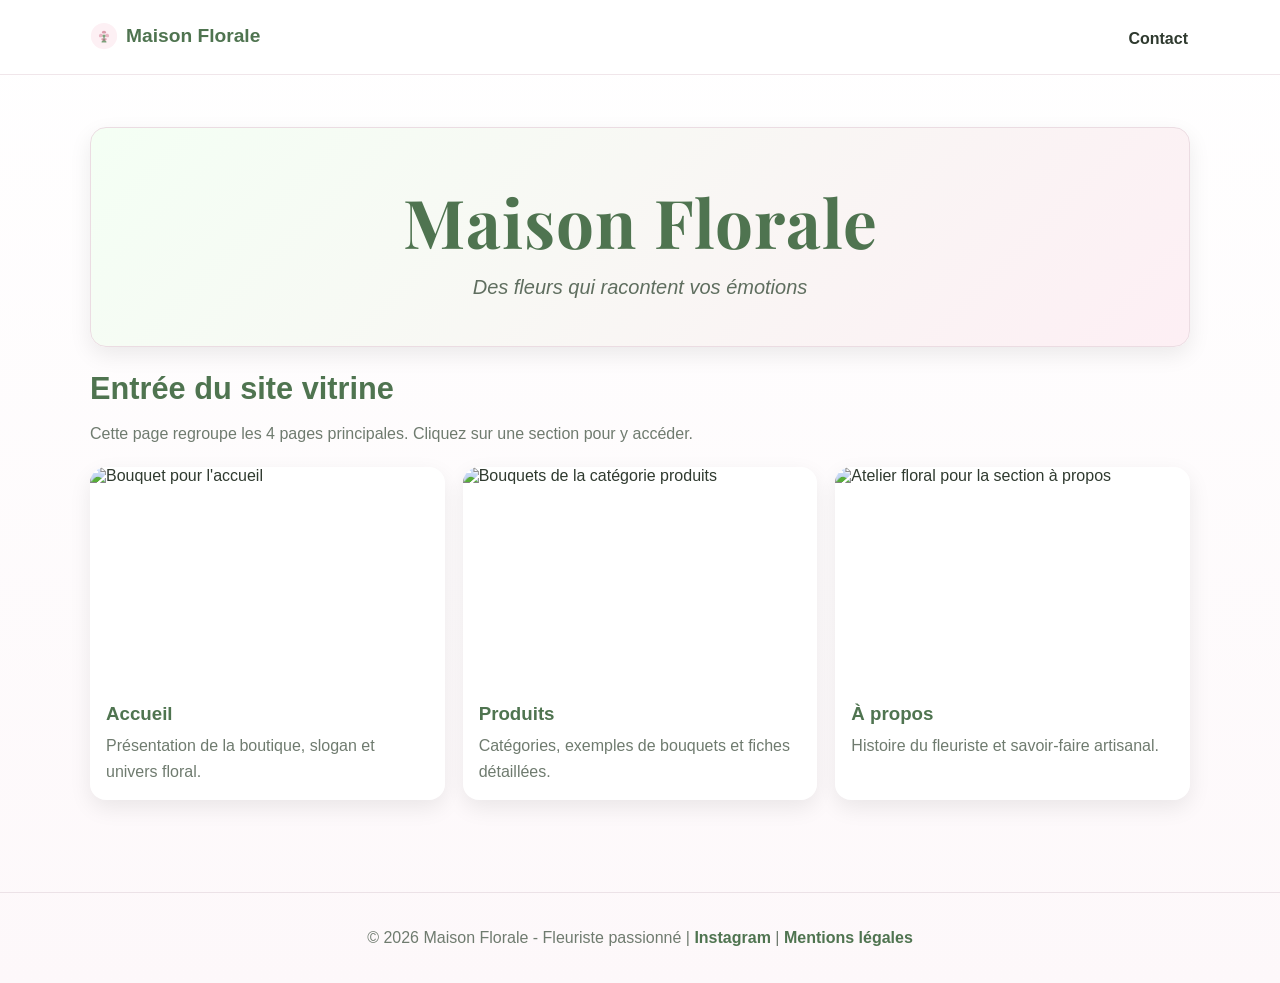
==== index.html @ b0350ae0 "Mise a jour du site" ====
<!DOCTYPE html>
<html lang="fr">
  <head>
    <meta charset="UTF-8" />
    <meta name="viewport" content="width=device-width, initial-scale=1.0" />
    <title>Accès rapide | Maison Florale</title>
    <link rel="stylesheet" href="styles.css" />
  </head>
  <body>
    <header class="site-header">
      <div class="container nav-wrap">
        <a class="logo site-logo-link" href="index.html"
          ><img class="logo-icon" src="logo-floral.svg" alt="" /><span
            >Maison Florale</span
          ></a
        >
        <a class="top-contact-link" href="contact.html">Contact</a>
      </div>
    </header>

    <main class="container section">
      <section class="site-title-banner">
        <h1 class="site-title-large">Maison Florale</h1>
        <p class="site-slogan">Des fleurs qui racontent vos émotions</p>
      </section>

      <h2>Entrée du site vitrine</h2>
      <p class="section-intro">
        Cette page regroupe les 4 pages principales. Cliquez sur une section
        pour y accéder.
      </p>
      <p class="mobile-tap-hint">Ouvrir</p>

      <section class="cards site-links-grid">
        <a class="site-card-link" href="accueil.html">
          <article class="card">
            <img
              src="https://images.unsplash.com/photo-1478145046317-39f10e56b5e9?auto=format&fit=crop&w=900&q=80"
              alt="Bouquet pour l'accueil"
            />
            <div class="card-body">
              <h3>Accueil</h3>
              <p>Présentation de la boutique, slogan et univers floral.</p>
            </div>
          </article>
        </a>
        <a class="site-card-link" href="produits.html">
          <article class="card">
            <img
              src="https://images.unsplash.com/photo-1519378058457-4c29a0a2efac?auto=format&fit=crop&w=900&q=80"
              alt="Bouquets de la catégorie produits"
            />
            <div class="card-body">
              <h3>Produits</h3>
              <p>Catégories, exemples de bouquets et fiches détaillées.</p>
            </div>
          </article>
        </a>
        <a class="site-card-link" href="apropos.html">
          <article class="card">
            <img
              src="https://images.unsplash.com/photo-1463320898484-cdee8141c787?auto=format&fit=crop&w=900&q=80"
              alt="Atelier floral pour la section à propos"
            />
            <div class="card-body">
              <h3>À propos</h3>
              <p>Histoire du fleuriste et savoir-faire artisanal.</p>
            </div>
          </article>
        </a>
      </section>
    </main>

    <footer class="site-footer">
      <div class="container">
        <p>
          © <span id="year"></span> Maison Florale - Fleuriste passionné |
          <a href="https://instagram.com" target="_blank" rel="noreferrer">Instagram</a>
          |
          <a href="contact.html">Mentions légales</a>
        </p>
      </div>
    </footer>
    <script src="script.js"></script>
  </body>
</html>
---- styles.css ----
@import url("https://fonts.googleapis.com/css2?family=Playfair+Display:wght@600;700&display=swap");

:root {
  --green: #7aa37a;
  --green-dark: #4f7450;
  --pink: #f6d7df;
  --pink-dark: #d99cab;
  --white: #ffffff;
  --text: #2f3a2f;
  --muted: #6f7b6f;
  --shadow: 0 8px 22px rgba(0, 0, 0, 0.08);
  --radius: 16px;
}

* {
  box-sizing: border-box;
}

html,
body {
  margin: 0;
  padding: 0;
  font-family: "Segoe UI", Tahoma, Geneva, Verdana, sans-serif;
  color: var(--text);
  background: linear-gradient(180deg, #fff 0%, #fdf8fa 100%);
}

html {
  scroll-behavior: smooth;
}

img {
  max-width: 100%;
  display: block;
}

a {
  color: inherit;
  text-decoration: none;
}

.container {
  width: min(1100px, 92%);
  margin: 0 auto;
}

.site-header {
  position: sticky;
  top: 0;
  z-index: 50;
  background: rgba(255, 255, 255, 0.92);
  backdrop-filter: blur(8px);
  border-bottom: 1px solid #f0e6ea;
}

.nav-wrap {
  display: flex;
  align-items: center;
  justify-content: space-between;
  min-height: 74px;
}

.logo {
  display: inline-flex;
  align-items: center;
  gap: 8px;
  font-size: clamp(1.05rem, 2.6vw, 1.2rem);
  font-weight: 700;
  color: var(--green-dark);
  position: relative;
  padding-bottom: 2px;
}

.logo-icon {
  width: 28px;
  height: 28px;
  flex-shrink: 0;
}

.top-contact-link {
  display: inline-block;
  font-weight: 600;
  color: var(--text);
  padding: 6px 2px;
  position: relative;
  transition: color 0.25s ease;
  padding-bottom: 2px;
}

.top-contact-link:hover {
  color: var(--green-dark);
}

.nav-links {
  display: flex;
  gap: 22px;
  align-items: center;
}

.nav-links a {
  display: inline-block;
  font-weight: 600;
  color: var(--text);
  padding: 6px 2px;
  position: relative;
  transition: color 0.25s ease;
}

.nav-links a:hover,
.nav-links a.active {
  color: var(--green-dark);
}

.menu-btn {
  display: none;
  border: none;
  background: var(--pink);
  color: var(--green-dark);
  font-size: 1.3rem;
  border-radius: 10px;
  padding: 8px 10px;
  cursor: pointer;
}

.hero {
  margin: 24px auto 48px;
  display: grid;
  gap: 30px;
  grid-template-columns: 1.1fr 0.9fr;
  align-items: center;
}

.hero-content h1 {
  font-size: clamp(1.9rem, 3.5vw, 3rem);
  margin: 0 0 14px;
  color: var(--green-dark);
}

.tagline {
  font-size: 1.15rem;
  color: var(--muted);
  margin-bottom: 18px;
}

.hero-content p {
  margin: 0 0 22px;
  line-height: 1.7;
}

.hero-cta-group {
  display: flex;
  flex-wrap: wrap;
  gap: 10px;
}

.btn {
  display: inline-block;
  border: none;
  border-radius: 999px;
  padding: 11px 20px;
  font-weight: 600;
  cursor: pointer;
  transition: transform 0.25s ease, opacity 0.25s ease, box-shadow 0.25s ease;
}

.btn:hover {
  transform: translateY(-2px) scale(1.01);
  opacity: 0.96;
  box-shadow: 0 10px 18px rgba(79, 116, 80, 0.18);
}

.btn-primary {
  background: var(--green);
  color: var(--white);
}

.btn-secondary {
  background: var(--pink);
  color: #5c3f48;
}

.hero img {
  border-radius: var(--radius);
  box-shadow: var(--shadow);
  min-height: 340px;
  object-fit: cover;
}

.section {
  padding: 52px 0;
}

.section h2 {
  font-size: clamp(1.5rem, 2.4vw, 2.2rem);
  margin: 0 0 18px;
  color: var(--green-dark);
}

.section-intro {
  color: var(--muted);
  margin: 0 0 24px;
}

.cards {
  display: grid;
  gap: 18px;
  grid-template-columns: repeat(3, minmax(0, 1fr));
}

.card {
  background: var(--white);
  border-radius: var(--radius);
  overflow: hidden;
  box-shadow: var(--shadow);
  transition: transform 0.3s ease, box-shadow 0.3s ease;
}

.card img {
  height: 220px;
  width: 100%;
  object-fit: cover;
  transition: transform 0.45s ease;
}

.card-body {
  padding: 16px;
}

.card h3 {
  margin: 0 0 8px;
  color: var(--green-dark);
}

.card p {
  margin: 0;
  color: var(--muted);
  line-height: 1.6;
}

.price-note {
  margin-top: 10px !important;
  color: var(--green-dark) !important;
  font-weight: 700;
}

.trust-grid {
  display: grid;
  grid-template-columns: repeat(4, minmax(0, 1fr));
  gap: 14px;
}

.trust-item {
  padding: 16px;
}

.trust-item h3 {
  margin: 0 0 8px;
  color: var(--green-dark);
  font-size: 1rem;
}

.reviews-grid .card {
  border-top: 4px solid #d8ebd9;
}

.faq-list {
  display: grid;
  gap: 12px;
}

.final-cta {
  text-align: center;
  background: #f8fcf8;
  border: 1px solid #e2efe2;
  border-radius: var(--radius);
  padding: 36px 20px;
}

.final-cta .hero-cta-group {
  justify-content: center;
}

.about-grid,
.contact-grid {
  display: grid;
  grid-template-columns: 1fr 1fr;
  gap: 24px;
}

.panel {
  background: #fff;
  border-radius: var(--radius);
  box-shadow: var(--shadow);
  padding: 20px;
}

.contact-list {
  list-style: none;
  padding: 0;
  margin: 0;
}

.contact-list li {
  margin-bottom: 10px;
  color: var(--muted);
}

.form-group {
  margin-bottom: 14px;
}

label {
  display: block;
  margin-bottom: 6px;
  font-weight: 600;
}

input,
textarea {
  width: 100%;
  border: 1px solid #e1d8dc;
  border-radius: 10px;
  padding: 10px 12px;
  font: inherit;
  font-size: 16px;
}

textarea {
  min-height: 130px;
  resize: vertical;
}

.map-frame {
  width: 100%;
  min-height: 260px;
  border: 0;
  border-radius: 12px;
}

.site-footer {
  margin-top: 40px;
  border-top: 1px solid #ece2e7;
  padding: 20px 0;
  color: var(--muted);
  text-align: center;
}

.site-footer a {
  color: var(--green-dark);
  font-weight: 600;
}

.site-footer a:hover {
  text-decoration: underline;
}

.site-title-banner {
  margin-bottom: 24px;
  background: linear-gradient(135deg, #f4fff4 0%, #fdeff4 100%);
  border: 1px solid #ebdce2;
  border-radius: var(--radius);
  box-shadow: var(--shadow);
  min-height: 220px;
  display: flex;
  flex-direction: column;
  gap: 10px;
  align-items: center;
  justify-content: center;
}

.site-title-large {
  margin: 0;
  color: var(--green-dark);
  font-family: "Playfair Display", Georgia, "Times New Roman", serif;
  font-size: clamp(2rem, 6vw, 4.2rem);
  letter-spacing: 1px;
  text-align: center;
}

.site-slogan {
  margin: 0;
  color: #5f6e5f;
  font-size: clamp(1rem, 2.2vw, 1.25rem);
  font-style: italic;
  text-align: center;
}

.mobile-tap-hint {
  display: none;
  margin: -8px 0 16px;
  color: var(--green-dark);
  font-weight: 600;
  font-size: 0.92rem;
}

.site-links-grid {
  grid-template-columns: repeat(3, minmax(0, 1fr));
}

.site-card-link {
  display: block;
  color: inherit;
  border-radius: var(--radius);
}

.site-card-link .card {
  height: 100%;
  transition: transform 0.3s ease, box-shadow 0.3s ease;
}

.site-card-link:hover .card {
  transform: translateY(-5px);
  box-shadow: 0 14px 28px rgba(0, 0, 0, 0.12);
}

.site-card-link .card h3 {
  display: inline-block;
  position: relative;
}

.logo::after,
.top-contact-link::after,
.nav-links a::after,
.site-card-link .card h3::after {
  content: "";
  position: absolute;
  left: 0;
  right: 0;
  bottom: -3px;
  height: 1px;
  background: currentColor;
  transform: scaleX(0);
  transform-origin: center;
  transition: transform 0.3s ease;
}

.logo:hover::after,
.top-contact-link:hover::after,
.nav-links a:hover::after,
.nav-links a.active::after,
.site-card-link:hover .card h3::after {
  transform: scaleX(1);
}

.card:hover {
  transform: translateY(-4px);
  box-shadow: 0 14px 28px rgba(0, 0, 0, 0.12);
}

.card:hover img {
  transform: scale(1.03);
}

.click-tip {
  font-style: italic;
  margin-top: -8px;
}

.product-category-card {
  cursor: pointer;
  transition: transform 0.2s ease, box-shadow 0.2s ease;
}

.product-category-card:hover {
  transform: translateY(-3px);
}

.product-category-card.active {
  box-shadow: 0 0 0 2px #b9d3ba, var(--shadow);
}

.product-description-panel {
  margin-top: 18px;
}

.product-examples {
  padding-top: 28px;
}

.bouquet-example-card {
  cursor: pointer;
  transition: transform 0.2s ease, box-shadow 0.2s ease;
}

.bouquet-example-card:hover {
  transform: translateY(-3px);
}

.card-tag {
  display: inline-block;
  margin-bottom: 8px;
  padding: 4px 10px;
  border-radius: 999px;
  background: #f9edf1;
  color: #875a67;
  font-size: 0.8rem;
  font-weight: 700;
}

.detail-layout {
  margin-top: 18px;
  display: grid;
  grid-template-columns: 1fr 1fr;
  gap: 20px;
  align-items: start;
}

.detail-layout img {
  border-radius: var(--radius);
  box-shadow: var(--shadow);
  width: 100%;
  min-height: 340px;
  object-fit: cover;
}

/* Subtle page-load reveal animation */
@keyframes fadeUp {
  from {
    opacity: 0;
    transform: translateY(14px);
  }
  to {
    opacity: 1;
    transform: translateY(0);
  }
}

.hero,
.section {
  animation: fadeUp 0.55s ease both;
}

.section:nth-of-type(2) {
  animation-delay: 0.06s;
}

.section:nth-of-type(3) {
  animation-delay: 0.12s;
}

.section:nth-of-type(4) {
  animation-delay: 0.18s;
}

.section:nth-of-type(5) {
  animation-delay: 0.24s;
}

@media (prefers-reduced-motion: reduce) {
  html {
    scroll-behavior: auto;
  }

  .hero,
  .section {
    animation: none;
  }

  .btn,
  .card,
  .card img,
  .site-card-link .card {
    transition: none;
  }
}

@media (max-width: 1100px) {
  .hero {
    grid-template-columns: 1fr;
    gap: 20px;
  }

  .hero img {
    min-height: 280px;
  }

  .site-links-grid {
    grid-template-columns: repeat(2, minmax(0, 1fr));
  }
}

@media (max-width: 900px) {
  .hero,
  .cards,
  .trust-grid,
  .detail-layout,
  .about-grid,
  .contact-grid {
    grid-template-columns: 1fr;
  }

  .hero {
    margin-top: 18px;
  }

  .section {
    padding: 40px 0;
  }

  .site-title-banner {
    min-height: 180px;
  }

  .final-cta {
    padding: 26px 14px;
  }
}

@media (max-width: 700px) {
  .nav-wrap {
    min-height: 64px;
  }

  .menu-btn {
    display: inline-block;
    font-size: 1.15rem;
    padding: 6px 9px;
  }

  .top-contact-link {
    font-size: 0.95rem;
  }

  .logo-icon {
    width: 24px;
    height: 24px;
  }

  .nav-links {
    position: absolute;
    right: 4%;
    top: 64px;
    background: #fff;
    border: 1px solid #eadfe3;
    border-radius: 12px;
    box-shadow: var(--shadow);
    width: min(92vw, 260px);
    display: none;
    flex-direction: column;
    align-items: flex-start;
    padding: 8px 12px;
    gap: 8px;
  }

  .nav-links.open {
    display: flex;
  }

  .nav-links a {
    width: 100%;
    padding: 6px 0;
    font-size: 0.95rem;
  }

  .site-links-grid {
    grid-template-columns: 1fr;
  }

  .mobile-tap-hint {
    display: block;
  }

  .hero-content h1 {
    font-size: clamp(1.45rem, 7vw, 1.8rem);
  }

  .tagline {
    font-size: 0.95rem;
  }

  .btn {
    width: auto;
    text-align: center;
    padding: 9px 16px;
    font-size: 0.92rem;
  }

  .hero-cta-group {
    flex-direction: column;
    align-items: stretch;
  }

  .card img {
    height: 180px;
  }

  .card-body {
    padding: 13px;
  }

  .card p {
    font-size: 0.95rem;
  }
}

@media (max-width: 480px) {
  .container {
    width: 94%;
  }

  .section {
    padding: 26px 0;
  }

  .site-title-banner {
    min-height: 130px;
    padding: 12px;
  }

  .site-title-large {
    font-size: clamp(1.5rem, 9vw, 2.1rem);
  }

  .section-intro {
    margin-bottom: 18px;
    font-size: 0.94rem;
  }

  .card img {
    height: 165px;
  }
}
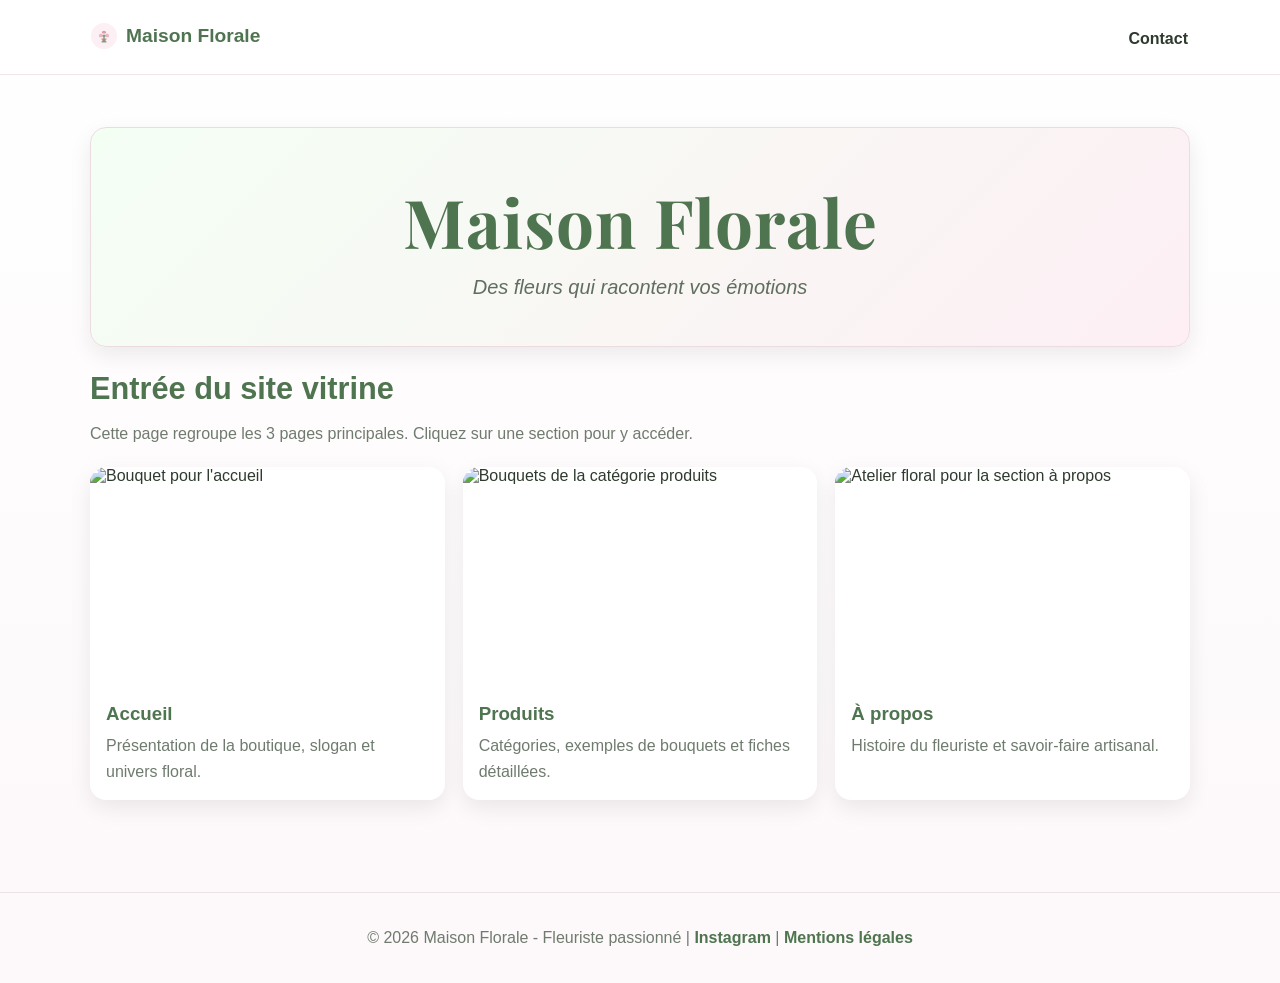
==== commit 6999ff57: "Mise a jour du site" ====
--- a/index.html
+++ b/index.html
@@ -1,87 +1,80 @@
 <!DOCTYPE html>
 <html lang="fr">
-  <head>
-    <meta charset="UTF-8" />
-    <meta name="viewport" content="width=device-width, initial-scale=1.0" />
-    <title>Accès rapide | Maison Florale</title>
-    <link rel="stylesheet" href="styles.css" />
-  </head>
-  <body>
-    <header class="site-header">
-      <div class="container nav-wrap">
-        <a class="logo site-logo-link" href="index.html"
-          ><img class="logo-icon" src="logo-floral.svg" alt="" /><span
-            >Maison Florale</span
-          ></a
-        >
-        <a class="top-contact-link" href="contact.html">Contact</a>
-      </div>
-    </header>
 
-    <main class="container section">
-      <section class="site-title-banner">
-        <h1 class="site-title-large">Maison Florale</h1>
-        <p class="site-slogan">Des fleurs qui racontent vos émotions</p>
-      </section>
+<head>
+  <meta charset="UTF-8" />
+  <meta name="viewport" content="width=device-width, initial-scale=1.0" />
+  <title>Accès rapide | Maison Florale</title>
+  <link rel="stylesheet" href="styles.css" />
+</head>
 
-      <h2>Entrée du site vitrine</h2>
-      <p class="section-intro">
-        Cette page regroupe les 4 pages principales. Cliquez sur une section
-        pour y accéder.
+<body>
+  <header class="site-header">
+    <div class="container nav-wrap">
+      <a class="logo site-logo-link" href="index.html"><img class="logo-icon" src="logo-floral.svg"
+          alt="" /><span>Maison Florale</span></a>
+      <a class="top-contact-link" href="contact.html">Contact</a>
+    </div>
+  </header>
+
+  <main class="container section">
+    <section class="site-title-banner">
+      <h1 class="site-title-large">Maison Florale</h1>
+      <p class="site-slogan">Des fleurs qui racontent vos émotions</p>
+    </section>
+
+    <h2>Entrée du site vitrine</h2>
+    <p class="section-intro">
+      Cette page regroupe les 3 pages principales. Cliquez sur une section
+      pour y accéder.
+    </p>
+    <p class="mobile-tap-hint">Ouvrir</p>
+
+    <section class="cards site-links-grid">
+      <a class="site-card-link" href="accueil.html">
+        <article class="card">
+          <img src="https://images.unsplash.com/photo-1478145046317-39f10e56b5e9?auto=format&fit=crop&w=900&q=80"
+            alt="Bouquet pour l'accueil" />
+          <div class="card-body">
+            <h3>Accueil</h3>
+            <p>Présentation de la boutique, slogan et univers floral.</p>
+          </div>
+        </article>
+      </a>
+      <a class="site-card-link" href="produits.html">
+        <article class="card">
+          <img src="https://images.unsplash.com/photo-1519378058457-4c29a0a2efac?auto=format&fit=crop&w=900&q=80"
+            alt="Bouquets de la catégorie produits" />
+          <div class="card-body">
+            <h3>Produits</h3>
+            <p>Catégories, exemples de bouquets et fiches détaillées.</p>
+          </div>
+        </article>
+      </a>
+      <a class="site-card-link" href="apropos.html">
+        <article class="card">
+          <img src="https://images.unsplash.com/photo-1463320898484-cdee8141c787?auto=format&fit=crop&w=900&q=80"
+            alt="Atelier floral pour la section à propos" />
+          <div class="card-body">
+            <h3>À propos</h3>
+            <p>Histoire du fleuriste et savoir-faire artisanal.</p>
+          </div>
+        </article>
+      </a>
+    </section>
+  </main>
+
+  <footer class="site-footer">
+    <div class="container">
+      <p>
+        © <span id="year"></span> Maison Florale - Fleuriste passionné |
+        <a href="https://instagram.com" target="_blank" rel="noreferrer">Instagram</a>
+        |
+        <a href="contact.html">Mentions légales</a>
       </p>
-      <p class="mobile-tap-hint">Ouvrir</p>
+    </div>
+  </footer>
+  <script src="script.js"></script>
+</body>
 
-      <section class="cards site-links-grid">
-        <a class="site-card-link" href="accueil.html">
-          <article class="card">
-            <img
-              src="https://images.unsplash.com/photo-1478145046317-39f10e56b5e9?auto=format&fit=crop&w=900&q=80"
-              alt="Bouquet pour l'accueil"
-            />
-            <div class="card-body">
-              <h3>Accueil</h3>
-              <p>Présentation de la boutique, slogan et univers floral.</p>
-            </div>
-          </article>
-        </a>
-        <a class="site-card-link" href="produits.html">
-          <article class="card">
-            <img
-              src="https://images.unsplash.com/photo-1519378058457-4c29a0a2efac?auto=format&fit=crop&w=900&q=80"
-              alt="Bouquets de la catégorie produits"
-            />
-            <div class="card-body">
-              <h3>Produits</h3>
-              <p>Catégories, exemples de bouquets et fiches détaillées.</p>
-            </div>
-          </article>
-        </a>
-        <a class="site-card-link" href="apropos.html">
-          <article class="card">
-            <img
-              src="https://images.unsplash.com/photo-1463320898484-cdee8141c787?auto=format&fit=crop&w=900&q=80"
-              alt="Atelier floral pour la section à propos"
-            />
-            <div class="card-body">
-              <h3>À propos</h3>
-              <p>Histoire du fleuriste et savoir-faire artisanal.</p>
-            </div>
-          </article>
-        </a>
-      </section>
-    </main>
-
-    <footer class="site-footer">
-      <div class="container">
-        <p>
-          © <span id="year"></span> Maison Florale - Fleuriste passionné |
-          <a href="https://instagram.com" target="_blank" rel="noreferrer">Instagram</a>
-          |
-          <a href="contact.html">Mentions légales</a>
-        </p>
-      </div>
-    </footer>
-    <script src="script.js"></script>
-  </body>
-</html>
-
+</html>
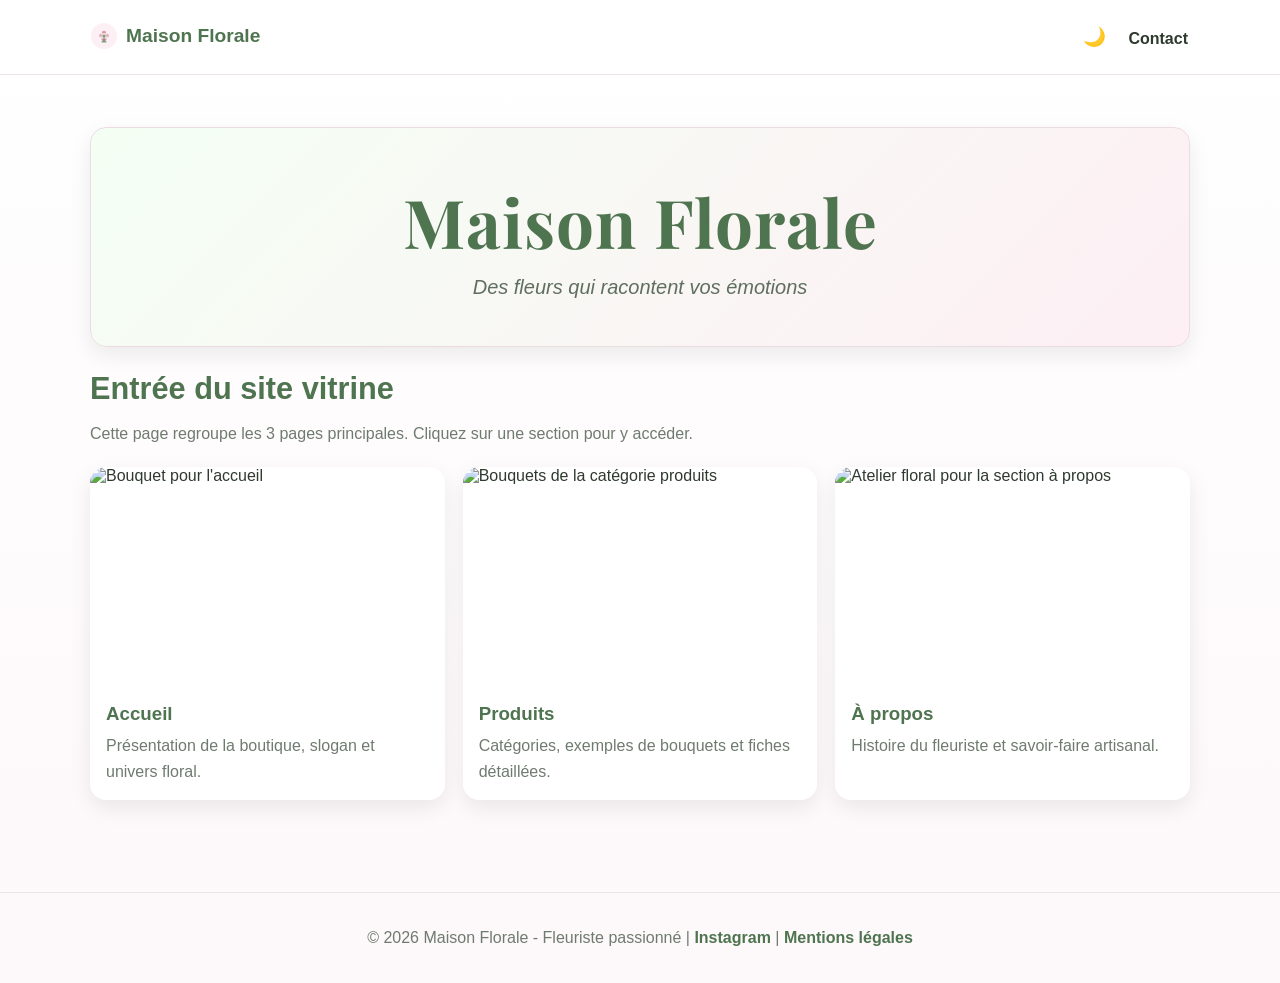
==== commit dcd95587: "Mise a jour du site" ====
--- a/index.html
+++ b/index.html
@@ -6,6 +6,7 @@
   <meta name="viewport" content="width=device-width, initial-scale=1.0" />
   <title>Accès rapide | Maison Florale</title>
   <link rel="stylesheet" href="styles.css" />
+  <script>(function(){var t=localStorage.getItem('theme');if(t)document.documentElement.dataset.theme=t;else if(matchMedia('(prefers-color-scheme:dark)').matches)document.documentElement.dataset.theme='dark'})()</script>
 </head>
 
 <body>
@@ -13,6 +14,7 @@
     <div class="container nav-wrap">
       <a class="logo site-logo-link" href="index.html"><img class="logo-icon" src="logo-floral.svg"
           alt="" /><span>Maison Florale</span></a>
+      <button class="theme-toggle" aria-label="Mode sombre">🌙</button>
       <a class="top-contact-link" href="contact.html">Contact</a>
     </div>
   </header>
@@ -28,7 +30,6 @@
       Cette page regroupe les 3 pages principales. Cliquez sur une section
       pour y accéder.
     </p>
-    <p class="mobile-tap-hint">Ouvrir</p>
 
     <section class="cards site-links-grid">
       <a class="site-card-link" href="accueil.html">
--- a/styles.css
+++ b/styles.css
@@ -1,6 +1,7 @@
 @import url("https://fonts.googleapis.com/css2?family=Playfair+Display:wght@600;700&display=swap");
 
 :root {
+  /* Colors */
   --green: #7aa37a;
   --green-dark: #4f7450;
   --pink: #f6d7df;
@@ -8,8 +9,47 @@
   --white: #ffffff;
   --text: #2f3a2f;
   --muted: #6f7b6f;
+
+  /* Surfaces */
+  --surface: #ffffff;
+  --bg-start: #ffffff;
+  --bg-end: #fdf8fa;
+  --bg-header: rgba(255, 255, 255, 0.92);
+  --input-bg: #ffffff;
+
+  /* Borders */
+  --border: #f0e6ea;
+  --input-border: #e1d8dc;
+  --footer-border: #ece2e7;
+  --banner-border: #ebdce2;
+  --nav-mobile-border: #eadfe3;
+
+  /* Accents */
+  --btn-secondary-text: #5c3f48;
+  --slogan-color: #5f6e5f;
+  --review-accent: #d8ebd9;
+  --tag-bg: #f9edf1;
+  --tag-color: #875a67;
+  --active-ring: #b9d3ba;
+
+  /* CTA */
+  --cta-bg: #f8fcf8;
+  --cta-border: #e2efe2;
+
+  /* Banner */
+  --banner-start: #f4fff4;
+  --banner-end: #fdeff4;
+
+  /* Shadows */
   --shadow: 0 8px 22px rgba(0, 0, 0, 0.08);
+  --hover-shadow: 0 14px 28px rgba(0, 0, 0, 0.12);
+  --btn-hover-shadow: 0 10px 18px rgba(79, 116, 80, 0.18);
+
+  /* Layout */
   --radius: 16px;
+
+  /* Easing */
+  --ease-out: cubic-bezier(0.4, 0, 0.2, 1);
 }
 
 * {
@@ -22,7 +62,7 @@
   padding: 0;
   font-family: "Segoe UI", Tahoma, Geneva, Verdana, sans-serif;
   color: var(--text);
-  background: linear-gradient(180deg, #fff 0%, #fdf8fa 100%);
+  background: linear-gradient(180deg, var(--bg-start) 0%, var(--bg-end) 100%);
 }
 
 html {
@@ -48,15 +88,16 @@
   position: sticky;
   top: 0;
   z-index: 50;
-  background: rgba(255, 255, 255, 0.92);
+  background: var(--bg-header);
   backdrop-filter: blur(8px);
-  border-bottom: 1px solid #f0e6ea;
+  border-bottom: 1px solid var(--border);
+  transition: background 0.4s ease, border-color 0.4s ease;
 }
 
 .nav-wrap {
   display: flex;
   align-items: center;
-  justify-content: space-between;
+  gap: 14px;
   min-height: 74px;
 }
 
@@ -69,12 +110,14 @@
   color: var(--green-dark);
   position: relative;
   padding-bottom: 2px;
+  margin-right: auto;
 }
 
 .logo-icon {
   width: 28px;
   height: 28px;
   flex-shrink: 0;
+  transition: filter 0.4s ease;
 }
 
 .top-contact-link {
@@ -83,7 +126,7 @@
   color: var(--text);
   padding: 6px 2px;
   position: relative;
-  transition: color 0.25s ease;
+  transition: color 0.3s var(--ease-out);
   padding-bottom: 2px;
 }
 
@@ -103,7 +146,7 @@
   color: var(--text);
   padding: 6px 2px;
   position: relative;
-  transition: color 0.25s ease;
+  transition: color 0.3s var(--ease-out);
 }
 
 .nav-links a:hover,
@@ -120,6 +163,29 @@
   border-radius: 10px;
   padding: 8px 10px;
   cursor: pointer;
+  transition: background 0.3s ease;
+}
+
+/* ── Theme toggle ── */
+.theme-toggle {
+  border: none;
+  background: none;
+  font-size: 1.15rem;
+  cursor: pointer;
+  padding: 6px;
+  border-radius: 50%;
+  width: 36px;
+  height: 36px;
+  display: flex;
+  align-items: center;
+  justify-content: center;
+  transition: transform 0.35s var(--ease-out), background 0.3s ease;
+  flex-shrink: 0;
+}
+
+.theme-toggle:hover {
+  transform: scale(1.15) rotate(20deg);
+  background: var(--pink);
 }
 
 .hero {
@@ -160,13 +226,21 @@
   padding: 11px 20px;
   font-weight: 600;
   cursor: pointer;
-  transition: transform 0.25s ease, opacity 0.25s ease, box-shadow 0.25s ease;
+  transition: transform 0.3s var(--ease-out),
+    opacity 0.3s ease,
+    box-shadow 0.3s var(--ease-out),
+    background 0.3s ease,
+    color 0.3s ease;
 }
 
 .btn:hover {
-  transform: translateY(-2px) scale(1.01);
+  transform: translateY(-2px) scale(1.02);
   opacity: 0.96;
-  box-shadow: 0 10px 18px rgba(79, 116, 80, 0.18);
+  box-shadow: var(--btn-hover-shadow);
+}
+
+.btn:active {
+  transform: translateY(0) scale(0.97);
 }
 
 .btn-primary {
@@ -176,7 +250,7 @@
 
 .btn-secondary {
   background: var(--pink);
-  color: #5c3f48;
+  color: var(--btn-secondary-text);
 }
 
 .hero img {
@@ -208,18 +282,20 @@
 }
 
 .card {
-  background: var(--white);
+  background: var(--surface);
   border-radius: var(--radius);
   overflow: hidden;
   box-shadow: var(--shadow);
-  transition: transform 0.3s ease, box-shadow 0.3s ease;
+  transition: transform 0.35s var(--ease-out),
+    box-shadow 0.35s var(--ease-out),
+    background 0.4s ease;
 }
 
 .card img {
   height: 220px;
   width: 100%;
   object-fit: cover;
-  transition: transform 0.45s ease;
+  transition: transform 0.5s var(--ease-out);
 }
 
 .card-body {
@@ -260,7 +336,7 @@
 }
 
 .reviews-grid .card {
-  border-top: 4px solid #d8ebd9;
+  border-top: 4px solid var(--review-accent);
 }
 
 .faq-list {
@@ -270,10 +346,11 @@
 
 .final-cta {
   text-align: center;
-  background: #f8fcf8;
-  border: 1px solid #e2efe2;
+  background: var(--cta-bg);
+  border: 1px solid var(--cta-border);
   border-radius: var(--radius);
   padding: 36px 20px;
+  transition: background 0.4s ease, border-color 0.4s ease;
 }
 
 .final-cta .hero-cta-group {
@@ -288,10 +365,11 @@
 }
 
 .panel {
-  background: #fff;
+  background: var(--surface);
   border-radius: var(--radius);
   box-shadow: var(--shadow);
   padding: 20px;
+  transition: background 0.4s ease, box-shadow 0.3s ease;
 }
 
 .contact-list {
@@ -318,11 +396,21 @@
 input,
 textarea {
   width: 100%;
-  border: 1px solid #e1d8dc;
+  border: 1px solid var(--input-border);
   border-radius: 10px;
   padding: 10px 12px;
   font: inherit;
   font-size: 16px;
+  background: var(--input-bg);
+  color: var(--text);
+  transition: background 0.3s ease, border-color 0.3s ease, color 0.3s ease;
+}
+
+input:focus,
+textarea:focus {
+  outline: none;
+  border-color: var(--green);
+  box-shadow: 0 0 0 3px rgba(122, 163, 122, 0.2);
 }
 
 textarea {
@@ -335,14 +423,16 @@
   min-height: 260px;
   border: 0;
   border-radius: 12px;
+  transition: filter 0.4s ease;
 }
 
 .site-footer {
   margin-top: 40px;
-  border-top: 1px solid #ece2e7;
+  border-top: 1px solid var(--footer-border);
   padding: 20px 0;
   color: var(--muted);
   text-align: center;
+  transition: border-color 0.4s ease;
 }
 
 .site-footer a {
@@ -356,8 +446,8 @@
 
 .site-title-banner {
   margin-bottom: 24px;
-  background: linear-gradient(135deg, #f4fff4 0%, #fdeff4 100%);
-  border: 1px solid #ebdce2;
+  background: linear-gradient(135deg, var(--banner-start) 0%, var(--banner-end) 100%);
+  border: 1px solid var(--banner-border);
   border-radius: var(--radius);
   box-shadow: var(--shadow);
   min-height: 220px;
@@ -366,6 +456,7 @@
   gap: 10px;
   align-items: center;
   justify-content: center;
+  transition: background 0.4s ease, border-color 0.4s ease;
 }
 
 .site-title-large {
@@ -379,18 +470,10 @@
 
 .site-slogan {
   margin: 0;
-  color: #5f6e5f;
+  color: var(--slogan-color);
   font-size: clamp(1rem, 2.2vw, 1.25rem);
   font-style: italic;
   text-align: center;
-}
-
-.mobile-tap-hint {
-  display: none;
-  margin: -8px 0 16px;
-  color: var(--green-dark);
-  font-weight: 600;
-  font-size: 0.92rem;
 }
 
 .site-links-grid {
@@ -405,12 +488,12 @@
 
 .site-card-link .card {
   height: 100%;
-  transition: transform 0.3s ease, box-shadow 0.3s ease;
+  transition: transform 0.35s var(--ease-out), box-shadow 0.35s var(--ease-out);
 }
 
 .site-card-link:hover .card {
   transform: translateY(-5px);
-  box-shadow: 0 14px 28px rgba(0, 0, 0, 0.12);
+  box-shadow: var(--hover-shadow);
 }
 
 .site-card-link .card h3 {
@@ -431,7 +514,7 @@
   background: currentColor;
   transform: scaleX(0);
   transform-origin: center;
-  transition: transform 0.3s ease;
+  transition: transform 0.35s var(--ease-out);
 }
 
 .logo:hover::after,
@@ -444,11 +527,15 @@
 
 .card:hover {
   transform: translateY(-4px);
-  box-shadow: 0 14px 28px rgba(0, 0, 0, 0.12);
+  box-shadow: var(--hover-shadow);
 }
 
 .card:hover img {
-  transform: scale(1.03);
+  transform: scale(1.04);
+}
+
+.card:active {
+  transform: translateY(-1px) scale(0.98);
 }
 
 .click-tip {
@@ -458,7 +545,7 @@
 
 .product-category-card {
   cursor: pointer;
-  transition: transform 0.2s ease, box-shadow 0.2s ease;
+  transition: transform 0.3s var(--ease-out), box-shadow 0.3s var(--ease-out);
 }
 
 .product-category-card:hover {
@@ -466,7 +553,7 @@
 }
 
 .product-category-card.active {
-  box-shadow: 0 0 0 2px #b9d3ba, var(--shadow);
+  box-shadow: 0 0 0 2px var(--active-ring), var(--shadow);
 }
 
 .product-description-panel {
@@ -479,7 +566,7 @@
 
 .bouquet-example-card {
   cursor: pointer;
-  transition: transform 0.2s ease, box-shadow 0.2s ease;
+  transition: transform 0.3s var(--ease-out), box-shadow 0.3s var(--ease-out);
 }
 
 .bouquet-example-card:hover {
@@ -491,10 +578,11 @@
   margin-bottom: 8px;
   padding: 4px 10px;
   border-radius: 999px;
-  background: #f9edf1;
-  color: #875a67;
+  background: var(--tag-bg);
+  color: var(--tag-color);
   font-size: 0.8rem;
   font-weight: 700;
+  transition: background 0.3s ease, color 0.3s ease;
 }
 
 .detail-layout {
@@ -559,7 +647,8 @@
   .btn,
   .card,
   .card img,
-  .site-card-link .card {
+  .site-card-link .card,
+  .theme-toggle {
     transition: none;
   }
 }
@@ -630,8 +719,8 @@
     position: absolute;
     right: 4%;
     top: 64px;
-    background: #fff;
-    border: 1px solid #eadfe3;
+    background: var(--surface);
+    border: 1px solid var(--nav-mobile-border);
     border-radius: 12px;
     box-shadow: var(--shadow);
     width: min(92vw, 260px);
@@ -656,8 +745,8 @@
     grid-template-columns: 1fr;
   }
 
-  .mobile-tap-hint {
-    display: block;
+  .hero-cta-group .btn:not(.btn-call) {
+    display: none;
   }
 
   .hero-content h1 {
@@ -720,3 +809,52 @@
     height: 165px;
   }
 }
+
+/* ======================== Dark Mode ======================== */
+[data-theme="dark"] {
+  --green: #8cc88c;
+  --green-dark: #a0dba3;
+  --pink: #3a2530;
+  --pink-dark: #5a3848;
+  --white: #1a1a2c;
+  --text: #e0e4e8;
+  --muted: #9a9faa;
+
+  --surface: #222236;
+  --bg-start: #151525;
+  --bg-end: #12121e;
+  --bg-header: rgba(21, 21, 37, 0.94);
+  --input-bg: #1c1c30;
+
+  --border: #2c2c42;
+  --input-border: #3a3548;
+  --footer-border: #2a2535;
+  --banner-border: #3a2e35;
+  --nav-mobile-border: #3a3548;
+
+  --btn-secondary-text: #d4a8b8;
+  --slogan-color: #8a9a8a;
+  --review-accent: #3a5a3c;
+  --tag-bg: #3a2830;
+  --tag-color: #d4a0b0;
+  --active-ring: #5a8a5c;
+
+  --cta-bg: #1a2a1e;
+  --cta-border: #2a3e2e;
+
+  --banner-start: #1a2a1e;
+  --banner-end: #2a1a24;
+
+  --shadow: 0 8px 22px rgba(0, 0, 0, 0.45);
+  --hover-shadow: 0 14px 28px rgba(0, 0, 0, 0.35);
+  --btn-hover-shadow: 0 10px 18px rgba(100, 180, 100, 0.15);
+}
+
+[data-theme="dark"] .map-frame {
+  filter: invert(0.92) hue-rotate(180deg);
+  border-radius: 12px;
+}
+
+[data-theme="dark"] .logo-icon {
+  filter: brightness(1.6) saturate(0.8);
+}
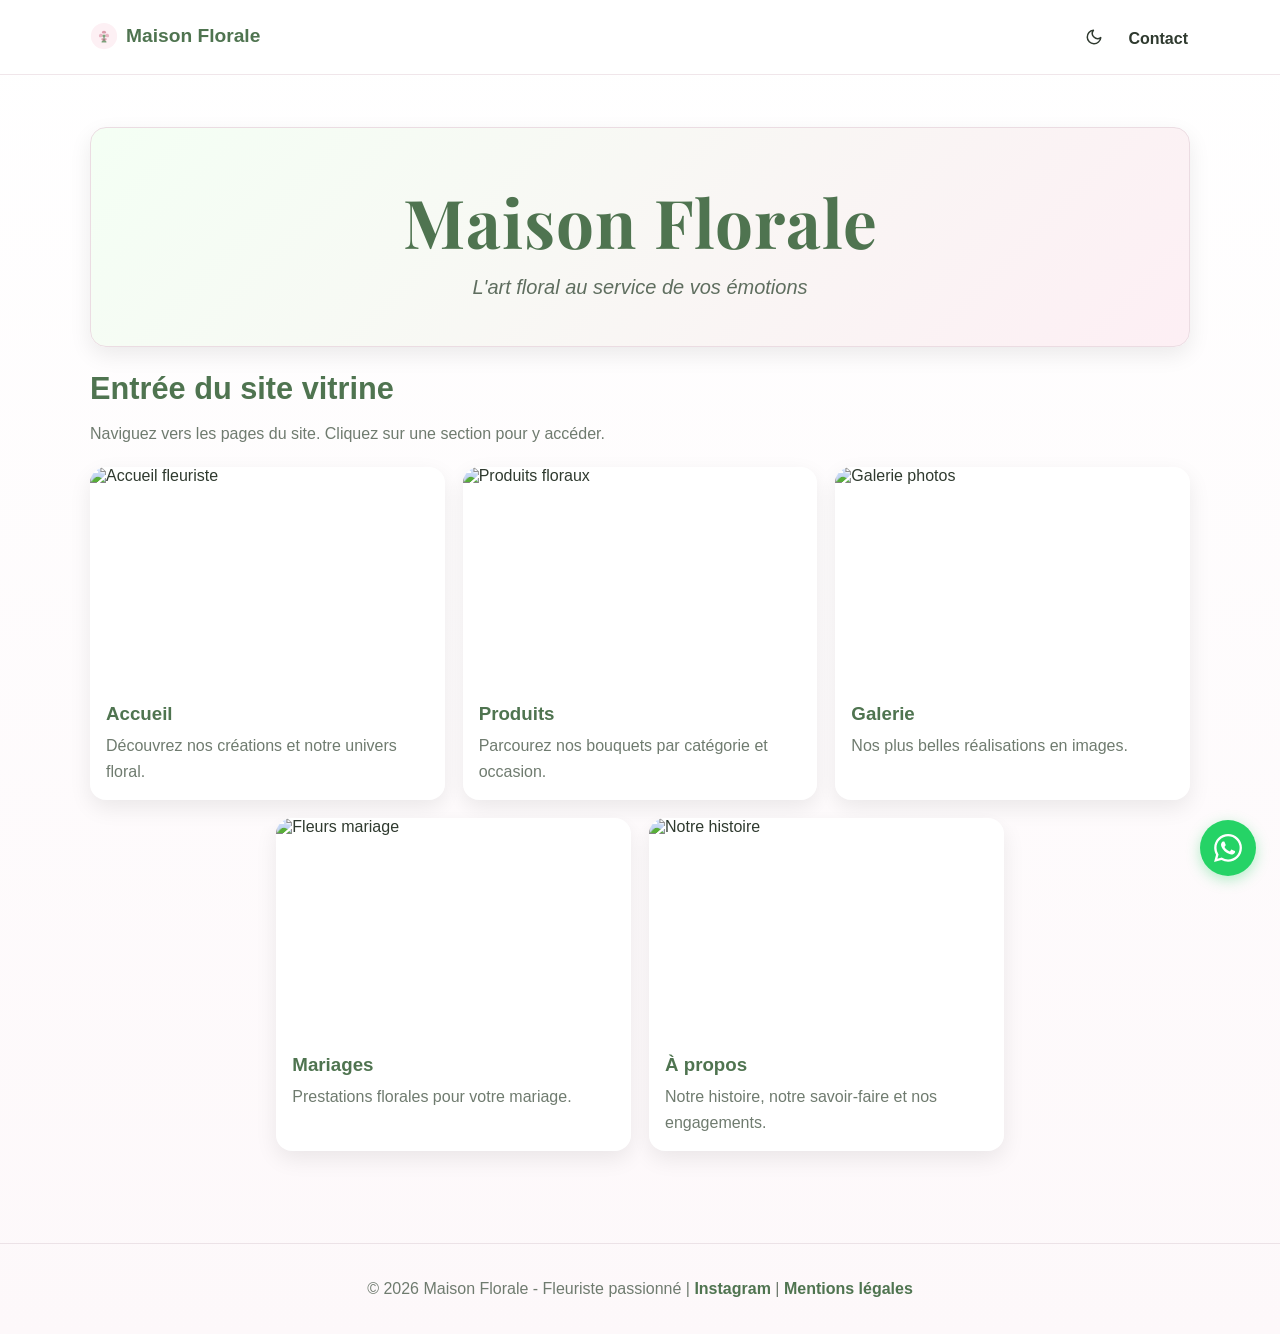
==== commit b782f964: "Mise a jour du site" ====
--- a/index.html
+++ b/index.html
@@ -1,11 +1,11 @@
 <!DOCTYPE html>
 <html lang="fr">
-
 <head>
   <meta charset="UTF-8" />
   <meta name="viewport" content="width=device-width, initial-scale=1.0" />
   <title>Accès rapide | Maison Florale</title>
   <link rel="stylesheet" href="styles.css" />
+  <link rel="icon" href="logo-floral.svg" type="image/svg+xml" />
   <script>(function(){var t=localStorage.getItem('theme');if(t)document.documentElement.dataset.theme=t;else if(matchMedia('(prefers-color-scheme:dark)').matches)document.documentElement.dataset.theme='dark'})()</script>
 </head>
 
@@ -20,45 +20,59 @@
   </header>
 
   <main class="container section">
-    <section class="site-title-banner">
+    <div class="site-title-banner">
       <h1 class="site-title-large">Maison Florale</h1>
-      <p class="site-slogan">Des fleurs qui racontent vos émotions</p>
-    </section>
+      <p class="site-slogan">L'art floral au service de vos émotions</p>
+    </div>
 
     <h2>Entrée du site vitrine</h2>
     <p class="section-intro">
-      Cette page regroupe les 3 pages principales. Cliquez sur une section
-      pour y accéder.
+      Naviguez vers les pages du site. Cliquez sur une section pour y accéder.
     </p>
 
     <section class="cards site-links-grid">
       <a class="site-card-link" href="accueil.html">
         <article class="card">
-          <img src="https://images.unsplash.com/photo-1478145046317-39f10e56b5e9?auto=format&fit=crop&w=900&q=80"
-            alt="Bouquet pour l'accueil" />
+          <img src="https://images.unsplash.com/photo-1526045478516-99145907023c?auto=format&fit=crop&w=600&q=80" alt="Accueil fleuriste" />
           <div class="card-body">
             <h3>Accueil</h3>
-            <p>Présentation de la boutique, slogan et univers floral.</p>
+            <p>Découvrez nos créations et notre univers floral.</p>
           </div>
         </article>
       </a>
       <a class="site-card-link" href="produits.html">
         <article class="card">
-          <img src="https://images.unsplash.com/photo-1519378058457-4c29a0a2efac?auto=format&fit=crop&w=900&q=80"
-            alt="Bouquets de la catégorie produits" />
+          <img src="https://images.unsplash.com/photo-1487530811176-3780de880c2d?auto=format&fit=crop&w=600&q=80" alt="Produits floraux" />
           <div class="card-body">
             <h3>Produits</h3>
-            <p>Catégories, exemples de bouquets et fiches détaillées.</p>
+            <p>Parcourez nos bouquets par catégorie et occasion.</p>
+          </div>
+        </article>
+      </a>
+      <a class="site-card-link" href="galerie.html">
+        <article class="card">
+          <img src="https://images.unsplash.com/photo-1455659817273-f96807779a8a?auto=format&fit=crop&w=600&q=80" alt="Galerie photos" />
+          <div class="card-body">
+            <h3>Galerie</h3>
+            <p>Nos plus belles réalisations en images.</p>
+          </div>
+        </article>
+      </a>
+      <a class="site-card-link" href="mariages.html">
+        <article class="card">
+          <img src="https://images.unsplash.com/photo-1525310072745-f49212b5ac6d?auto=format&fit=crop&w=600&q=80" alt="Fleurs mariage" />
+          <div class="card-body">
+            <h3>Mariages</h3>
+            <p>Prestations florales pour votre mariage.</p>
           </div>
         </article>
       </a>
       <a class="site-card-link" href="apropos.html">
         <article class="card">
-          <img src="https://images.unsplash.com/photo-1463320898484-cdee8141c787?auto=format&fit=crop&w=900&q=80"
-            alt="Atelier floral pour la section à propos" />
+          <img src="https://images.unsplash.com/photo-1522335789203-aabd1fc54bc9?auto=format&fit=crop&w=600&q=80" alt="Notre histoire" />
           <div class="card-body">
             <h3>À propos</h3>
-            <p>Histoire du fleuriste et savoir-faire artisanal.</p>
+            <p>Notre histoire, notre savoir-faire et nos engagements.</p>
           </div>
         </article>
       </a>
@@ -75,7 +89,12 @@
       </p>
     </div>
   </footer>
+  <a class="whatsapp-float" href="https://wa.me/33123456789" target="_blank" rel="noreferrer" aria-label="Contacter sur WhatsApp">
+    <svg viewBox="0 0 24 24"><path d="M17.472 14.382c-.297-.149-1.758-.867-2.03-.967-.273-.099-.471-.148-.67.15-.197.297-.767.966-.94 1.164-.173.199-.347.223-.644.075-.297-.15-1.255-.463-2.39-1.475-.883-.788-1.48-1.761-1.653-2.059-.173-.297-.018-.458.13-.606.134-.133.298-.347.446-.52.149-.174.198-.298.298-.497.099-.198.05-.371-.025-.52-.075-.149-.669-1.612-.916-2.207-.242-.579-.487-.5-.669-.51l-.57-.01c-.198 0-.52.074-.792.372-.272.297-1.04 1.016-1.04 2.479 0 1.462 1.065 2.875 1.213 3.074.149.198 2.096 3.2 5.077 4.487.709.306 1.263.489 1.694.626.712.226 1.36.194 1.872.118.571-.085 1.758-.719 2.006-1.413.248-.695.248-1.29.173-1.414-.074-.124-.272-.198-.57-.347m-5.421 7.403h-.004a9.87 9.87 0 01-5.031-1.378l-.361-.214-3.741.982.998-3.649-.235-.374a9.86 9.86 0 01-1.51-5.26c.001-5.45 4.436-9.884 9.888-9.884 2.64 0 5.122 1.03 6.988 2.898a9.825 9.825 0 012.893 6.994c-.003 5.45-4.437 9.884-9.885 9.884m8.413-18.297A11.815 11.815 0 0012.05 0C5.495 0 .16 5.335.157 11.892c0 2.096.547 4.142 1.588 5.945L.057 24l6.305-1.654a11.882 11.882 0 005.683 1.448h.005c6.554 0 11.89-5.335 11.893-11.893a11.821 11.821 0 00-3.48-8.397z"/></svg>
+  </a>
+  <button class="back-to-top" aria-label="Retour en haut">
+    <svg width="20" height="20" viewBox="0 0 24 24" fill="none" stroke="currentColor" stroke-width="2.5" stroke-linecap="round" stroke-linejoin="round"><polyline points="18 15 12 9 6 15"/></svg>
+  </button>
   <script src="script.js"></script>
 </body>
-
 </html>
--- a/styles.css
+++ b/styles.css
@@ -171,6 +171,7 @@
   border: none;
   background: none;
   font-size: 1.15rem;
+  color: var(--text);
   cursor: pointer;
   padding: 6px;
   border-radius: 50%;
@@ -179,7 +180,7 @@
   display: flex;
   align-items: center;
   justify-content: center;
-  transition: transform 0.35s var(--ease-out), background 0.3s ease;
+  transition: transform 0.35s var(--ease-out), background 0.3s ease, color 0.3s ease;
   flex-shrink: 0;
 }
 
@@ -217,6 +218,10 @@
   display: flex;
   flex-wrap: wrap;
   gap: 10px;
+}
+
+.hero-cta-group .btn-call {
+  display: none;
 }
 
 .btn {
@@ -279,6 +284,22 @@
   display: grid;
   gap: 18px;
   grid-template-columns: repeat(3, minmax(0, 1fr));
+}
+
+/* Center odd-numbered cards on the index page */
+.site-links-grid {
+  display: flex;
+  flex-wrap: wrap;
+  justify-content: center;
+}
+
+.site-links-grid .site-card-link {
+  flex: 0 0 calc(33.333% - 12px);
+  display: flex;
+  flex-direction: column;
+}
+.site-links-grid .site-card-link .card {
+  flex-grow: 1; /* Make cards uniform height if flexed */
 }
 
 .card {
@@ -663,8 +684,8 @@
     min-height: 280px;
   }
 
-  .site-links-grid {
-    grid-template-columns: repeat(2, minmax(0, 1fr));
+  .site-links-grid .site-card-link {
+    flex: 0 0 calc(50% - 12px);
   }
 }
 
@@ -741,12 +762,16 @@
     font-size: 0.95rem;
   }
 
-  .site-links-grid {
-    grid-template-columns: 1fr;
+  .site-links-grid .site-card-link {
+    flex: 0 0 100%;
   }
 
   .hero-cta-group .btn:not(.btn-call) {
     display: none;
+  }
+
+  .hero-cta-group .btn-call {
+    display: inline-block;
   }
 
   .hero-content h1 {
@@ -855,6 +880,553 @@
   border-radius: 12px;
 }
 
-[data-theme="dark"] .logo-icon {
-  filter: brightness(1.6) saturate(0.8);
-}
+/* ── Page Load Animation ── */
+body {
+  animation: pageLoad 0.5s ease-out;
+}
+
+@keyframes pageLoad {
+  from { opacity: 0; }
+}
+
+/* ── Scroll Reveal ── */
+.reveal {
+  opacity: 0;
+  transform: translateY(30px);
+  transition: opacity 0.7s var(--ease-out), transform 0.7s var(--ease-out);
+  animation: none !important;
+}
+
+.reveal.visible {
+  opacity: 1;
+  transform: translateY(0);
+}
+
+/* ── Season Banner ── */
+.season-banner {
+  background: linear-gradient(135deg, var(--green) 0%, var(--green-dark) 100%);
+  color: #fff;
+  text-align: center;
+  padding: 10px 16px;
+  font-size: 0.92rem;
+  font-weight: 600;
+  letter-spacing: 0.3px;
+  border-radius: var(--radius);
+  margin-bottom: 18px;
+}
+
+/* ── Hero Carousel ── */
+.hero-carousel {
+  position: relative;
+  border-radius: var(--radius);
+  overflow: hidden;
+  box-shadow: var(--shadow);
+  min-height: 340px;
+}
+
+.hero-carousel img {
+  position: absolute;
+  inset: 0;
+  width: 100%;
+  height: 100%;
+  object-fit: cover;
+  opacity: 0;
+  transform: scale(1.05); /* slight initial scale for fluid pan */
+  transition: opacity 2s ease-in-out, transform 8s linear;
+}
+
+.hero-carousel img.active {
+  opacity: 1;
+  position: relative;
+  transform: scale(1);
+}
+
+.carousel-nav {
+  position: absolute;
+  top: 50%;
+  left: 0;
+  right: 0;
+  transform: translateY(-50%);
+  display: flex;
+  justify-content: space-between;
+  padding: 0 16px;
+  z-index: 2;
+  pointer-events: none;
+}
+
+.carousel-arrow {
+  background: rgba(255, 255, 255, 0.2);
+  color: #fff;
+  border: none;
+  width: 44px;
+  height: 44px;
+  border-radius: 50%;
+  font-size: 1.2rem;
+  display: flex;
+  align-items: center;
+  justify-content: center;
+  cursor: pointer;
+  backdrop-filter: blur(4px);
+  pointer-events: auto;
+  transition: background 0.3s ease, transform 0.3s var(--ease-out);
+}
+
+.carousel-arrow:hover {
+  background: rgba(255, 255, 255, 0.5);
+  transform: scale(1.1);
+}
+
+/* ── Animated Counters ── */
+.counter-grid {
+  display: grid;
+  grid-template-columns: repeat(4, 1fr);
+  gap: 14px;
+  text-align: center;
+}
+
+.counter-item {
+  padding: 24px 16px;
+}
+
+.counter-value {
+  display: block;
+  font-size: clamp(2rem, 4vw, 2.8rem);
+  font-weight: 700;
+  color: var(--green-dark);
+  font-family: "Playfair Display", Georgia, serif;
+  line-height: 1.2;
+}
+
+.counter-label {
+  display: block;
+  color: var(--muted);
+  margin-top: 6px;
+  font-size: 0.92rem;
+}
+
+/* ── Tips Section ── */
+.tips-card {
+  border-left: 4px solid var(--green);
+  transition: border-color 0.3s ease;
+}
+
+/* ── Instagram Feed ── */
+.insta-grid {
+  display: grid;
+  grid-template-columns: repeat(3, 1fr);
+  gap: 6px;
+}
+
+.insta-grid a {
+  display: block;
+  overflow: hidden;
+  border-radius: 8px;
+}
+
+.insta-grid img {
+  width: 100%;
+  aspect-ratio: 1;
+  object-fit: cover;
+  transition: transform 0.5s var(--ease-out), opacity 0.3s ease;
+}
+
+.insta-grid a:hover img {
+  transform: scale(1.06);
+  opacity: 0.85;
+}
+
+.insta-cta {
+  display: inline-flex;
+  align-items: center;
+  gap: 8px;
+  margin-top: 14px;
+  font-weight: 600;
+  color: var(--green-dark);
+  font-size: 0.95rem;
+}
+
+/* ── WhatsApp Float ── */
+.whatsapp-float {
+  position: fixed;
+  bottom: 24px;
+  right: 24px;
+  width: 56px;
+  height: 56px;
+  background: #25d366;
+  border-radius: 50%;
+  display: flex;
+  align-items: center;
+  justify-content: center;
+  box-shadow: 0 4px 14px rgba(37, 211, 102, 0.35);
+  z-index: 100;
+  transition: transform 0.3s var(--ease-out), box-shadow 0.3s ease;
+}
+
+.whatsapp-float:hover {
+  transform: scale(1.1);
+  box-shadow: 0 6px 20px rgba(37, 211, 102, 0.5);
+}
+
+.whatsapp-float svg {
+  width: 28px;
+  height: 28px;
+  fill: #fff;
+}
+
+/* ── Back to Top ── */
+.back-to-top {
+  position: fixed;
+  bottom: 92px;
+  right: 28px;
+  width: 42px;
+  height: 42px;
+  border-radius: 50%;
+  border: none;
+  background: var(--surface);
+  color: var(--green-dark);
+  cursor: pointer;
+  box-shadow: var(--shadow);
+  opacity: 0;
+  visibility: hidden;
+  transform: translateY(10px);
+  transition: opacity 0.3s ease, visibility 0.3s ease, transform 0.3s var(--ease-out), background 0.3s ease, color 0.3s ease;
+  z-index: 99;
+  display: flex;
+  align-items: center;
+  justify-content: center;
+}
+
+.back-to-top.visible {
+  opacity: 1;
+  visibility: visible;
+  transform: translateY(0);
+}
+
+.back-to-top:hover {
+  background: var(--green);
+  color: #fff;
+}
+
+/* ── Gallery Page ── */
+.gallery-filters {
+  display: flex;
+  flex-wrap: wrap;
+  gap: 8px;
+  margin-bottom: 24px;
+}
+
+.filter-btn {
+  border: 1px solid var(--border);
+  background: var(--surface);
+  color: var(--text);
+  padding: 8px 18px;
+  border-radius: 999px;
+  cursor: pointer;
+  font-weight: 600;
+  font-size: 0.9rem;
+  transition: all 0.3s var(--ease-out);
+}
+
+.filter-btn:hover,
+.filter-btn.active {
+  background: var(--green);
+  color: #fff;
+  border-color: var(--green);
+}
+
+.gallery-grid {
+  display: grid;
+  grid-template-columns: repeat(3, 1fr);
+  gap: 14px;
+}
+
+.gallery-item {
+  border-radius: var(--radius);
+  overflow: hidden;
+  cursor: pointer;
+  position: relative;
+  margin: 0;
+}
+
+.gallery-item img {
+  width: 100%;
+  aspect-ratio: 4/3;
+  object-fit: cover;
+  display: block;
+  transition: transform 0.5s var(--ease-out);
+}
+
+.gallery-item:hover img {
+  transform: scale(1.05);
+}
+
+.gallery-item figcaption {
+  position: absolute;
+  bottom: 0;
+  left: 0;
+  right: 0;
+  padding: 14px;
+  background: linear-gradient(transparent, rgba(0, 0, 0, 0.6));
+  color: #fff;
+  font-weight: 600;
+  font-size: 0.9rem;
+  opacity: 0;
+  transform: translateY(4px);
+  transition: opacity 0.35s ease, transform 0.35s var(--ease-out);
+}
+
+.gallery-item:hover figcaption {
+  opacity: 1;
+  transform: translateY(0);
+}
+
+.gallery-item.hidden {
+  display: none;
+}
+
+/* ── Lightbox ── */
+.lightbox {
+  position: fixed;
+  inset: 0;
+  background: rgba(0, 0, 0, 0.92);
+  z-index: 200;
+  display: flex;
+  align-items: center;
+  justify-content: center;
+  opacity: 0;
+  visibility: hidden;
+  transition: opacity 0.3s ease, visibility 0.3s ease;
+  cursor: pointer;
+}
+
+.lightbox.open {
+  opacity: 1;
+  visibility: visible;
+}
+
+.lightbox img {
+  max-width: 90vw;
+  max-height: 85vh;
+  object-fit: contain;
+  border-radius: 8px;
+  box-shadow: 0 10px 40px rgba(0, 0, 0, 0.5);
+  cursor: default;
+}
+
+.lightbox-close {
+  position: absolute;
+  top: 20px;
+  right: 24px;
+  background: none;
+  border: none;
+  color: #fff;
+  font-size: 1.5rem;
+  cursor: pointer;
+  width: 44px;
+  height: 44px;
+  display: flex;
+  align-items: center;
+  justify-content: center;
+  border-radius: 50%;
+  transition: background 0.3s ease;
+}
+
+.lightbox-close:hover {
+  background: rgba(255, 255, 255, 0.15);
+}
+
+/* ── Wedding Page ── */
+.wedding-hero {
+  position: relative;
+  border-radius: var(--radius);
+  overflow: hidden;
+  min-height: 350px;
+  display: flex;
+  align-items: center;
+  justify-content: center;
+  margin-bottom: 32px;
+  box-shadow: var(--shadow);
+}
+
+.wedding-hero img {
+  position: absolute;
+  inset: 0;
+  width: 100%;
+  height: 100%;
+  object-fit: cover;
+}
+
+.wedding-hero-overlay {
+  position: relative;
+  z-index: 1;
+  text-align: center;
+  color: #fff;
+  padding: 40px 30px;
+  background: rgba(0, 0, 0, 0.35);
+  border-radius: var(--radius);
+  backdrop-filter: blur(2px);
+}
+
+.wedding-hero-overlay h1 {
+  color: #fff;
+  margin: 0 0 10px;
+  font-family: "Playfair Display", Georgia, serif;
+}
+
+.wedding-hero-overlay p {
+  margin: 0;
+  font-size: 1.1rem;
+  opacity: 0.9;
+}
+
+.steps-grid {
+  display: grid;
+  grid-template-columns: repeat(4, 1fr);
+  gap: 18px;
+}
+
+.step-card {
+  text-align: center;
+  padding: 20px 16px;
+}
+
+.step-number {
+  display: inline-flex;
+  align-items: center;
+  justify-content: center;
+  width: 44px;
+  height: 44px;
+  border-radius: 50%;
+  background: var(--green);
+  color: #fff;
+  font-weight: 700;
+  font-size: 1.15rem;
+  margin-bottom: 12px;
+}
+
+.wedding-gallery {
+  display: grid;
+  grid-template-columns: repeat(4, 1fr);
+  gap: 12px;
+}
+
+.wedding-gallery img {
+  border-radius: var(--radius);
+  width: 100%;
+  aspect-ratio: 3/4;
+  object-fit: cover;
+  box-shadow: var(--shadow);
+  transition: transform 0.35s var(--ease-out);
+}
+
+.wedding-gallery img:hover {
+  transform: scale(1.03);
+}
+
+/* ── Responsive — new elements ── */
+@media (max-width: 900px) {
+  .counter-grid,
+  .steps-grid {
+    grid-template-columns: repeat(2, 1fr);
+  }
+
+  .gallery-grid,
+  .wedding-gallery {
+    grid-template-columns: repeat(2, 1fr);
+  }
+}
+
+@media (max-width: 700px) {
+  .season-banner {
+    font-size: 0.82rem;
+    padding: 8px 12px;
+  }
+
+  .hero-carousel {
+    min-height: 260px;
+  }
+
+  .counter-grid {
+    grid-template-columns: repeat(2, 1fr);
+    gap: 10px;
+  }
+
+  .counter-item {
+    padding: 16px 10px;
+  }
+
+  .steps-grid,
+  .gallery-grid {
+    grid-template-columns: 1fr;
+  }
+
+  .wedding-gallery {
+    grid-template-columns: repeat(2, 1fr);
+  }
+
+  .insta-grid {
+    grid-template-columns: repeat(2, 1fr);
+  }
+
+  .whatsapp-float {
+    width: 50px;
+    height: 50px;
+    bottom: 18px;
+    right: 18px;
+  }
+
+  .whatsapp-float svg {
+    width: 24px;
+    height: 24px;
+  }
+
+  .back-to-top {
+    bottom: 78px;
+    right: 22px;
+    width: 38px;
+    height: 38px;
+  }
+}
+
+@media (max-width: 480px) {
+  .counter-value {
+    font-size: 1.6rem;
+  }
+
+  .insta-grid {
+    grid-template-columns: repeat(2, 1fr);
+    gap: 4px;
+  }
+  
+  .carousel-arrow {
+    width: 36px;
+    height: 36px;
+    font-size: 0.95rem;
+  }
+  
+  .carousel-nav {
+    padding: 0 10px;
+  }
+}
+
+/* Dark mode — new elements */
+[data-theme="dark"] .season-banner {
+  background: linear-gradient(135deg, #2a4a2e 0%, #1a3a20 100%);
+}
+
+@media (prefers-reduced-motion: reduce) {
+  .reveal {
+    transition: none;
+    opacity: 1;
+    transform: none;
+  }
+
+  body {
+    animation: none;
+  }
+
+  .hero-carousel img {
+    transition: none;
+  }
+}
+
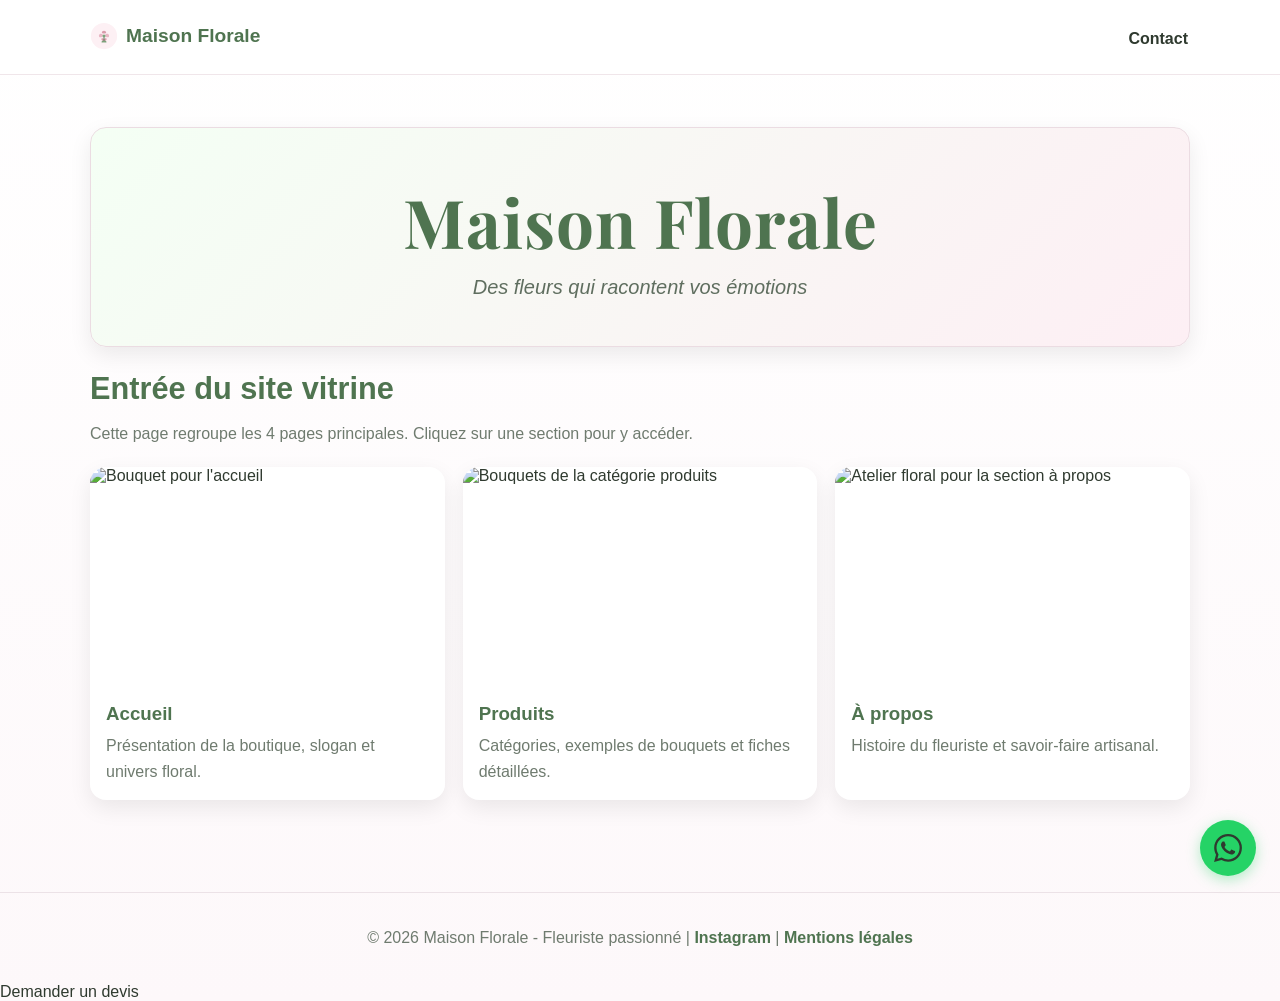
==== commit 4fe1ad32: "Mise a jour du site" ====
--- a/index.html
+++ b/index.html
@@ -1,100 +1,91 @@
 <!DOCTYPE html>
 <html lang="fr">
-<head>
-  <meta charset="UTF-8" />
-  <meta name="viewport" content="width=device-width, initial-scale=1.0" />
-  <title>Accès rapide | Maison Florale</title>
-  <link rel="stylesheet" href="styles.css" />
-  <link rel="icon" href="logo-floral.svg" type="image/svg+xml" />
-  <script>(function(){var t=localStorage.getItem('theme');if(t)document.documentElement.dataset.theme=t;else if(matchMedia('(prefers-color-scheme:dark)').matches)document.documentElement.dataset.theme='dark'})()</script>
-</head>
+  <head>
+    <meta charset="UTF-8" />
+    <meta name="viewport" content="width=device-width, initial-scale=1.0" />
+    <title>Accès rapide | Maison Florale</title>
+    <link rel="stylesheet" href="styles.css" />
+  </head>
+  <body>
+    <header class="site-header">
+      <div class="container nav-wrap">
+        <a class="logo site-logo-link" href="index.html"
+          ><img class="logo-icon" src="logo-floral.svg" alt="" /><span
+            >Maison Florale</span
+          ></a
+        >
+        <a class="top-contact-link" href="contact.html">Contact</a>
+      </div>
+    </header>
 
-<body>
-  <header class="site-header">
-    <div class="container nav-wrap">
-      <a class="logo site-logo-link" href="index.html"><img class="logo-icon" src="logo-floral.svg"
-          alt="" /><span>Maison Florale</span></a>
-      <button class="theme-toggle" aria-label="Mode sombre">🌙</button>
-      <a class="top-contact-link" href="contact.html">Contact</a>
-    </div>
-  </header>
+    <main class="container section">
+      <section class="site-title-banner">
+        <h1 class="site-title-large">Maison Florale</h1>
+        <p class="site-slogan">Des fleurs qui racontent vos émotions</p>
+      </section>
 
-  <main class="container section">
-    <div class="site-title-banner">
-      <h1 class="site-title-large">Maison Florale</h1>
-      <p class="site-slogan">L'art floral au service de vos émotions</p>
-    </div>
+      <h2>Entrée du site vitrine</h2>
+      <p class="section-intro">
+        Cette page regroupe les 4 pages principales. Cliquez sur une section
+        pour y accéder.
+      </p>
+      <section class="cards site-links-grid">
+        <a class="site-card-link" href="accueil.html">
+          <article class="card">
+            <img
+              src="https://images.unsplash.com/photo-1478145046317-39f10e56b5e9?auto=format&fit=crop&w=900&q=80"
+              alt="Bouquet pour l'accueil"
+            />
+            <div class="card-body">
+              <h3>Accueil</h3>
+              <p>Présentation de la boutique, slogan et univers floral.</p>
+            </div>
+          </article>
+        </a>
+        <a class="site-card-link" href="produits.html">
+          <article class="card">
+            <img
+              src="https://images.unsplash.com/photo-1519378058457-4c29a0a2efac?auto=format&fit=crop&w=900&q=80"
+              alt="Bouquets de la catégorie produits"
+            />
+            <div class="card-body">
+              <h3>Produits</h3>
+              <p>Catégories, exemples de bouquets et fiches détaillées.</p>
+            </div>
+          </article>
+        </a>
+        <a class="site-card-link" href="apropos.html">
+          <article class="card">
+            <img
+              src="https://images.unsplash.com/photo-1463320898484-cdee8141c787?auto=format&fit=crop&w=900&q=80"
+              alt="Atelier floral pour la section à propos"
+            />
+            <div class="card-body">
+              <h3>À propos</h3>
+              <p>Histoire du fleuriste et savoir-faire artisanal.</p>
+            </div>
+          </article>
+        </a>
+      </section>
+    </main>
 
-    <h2>Entrée du site vitrine</h2>
-    <p class="section-intro">
-      Naviguez vers les pages du site. Cliquez sur une section pour y accéder.
-    </p>
-
-    <section class="cards site-links-grid">
-      <a class="site-card-link" href="accueil.html">
-        <article class="card">
-          <img src="https://images.unsplash.com/photo-1526045478516-99145907023c?auto=format&fit=crop&w=600&q=80" alt="Accueil fleuriste" />
-          <div class="card-body">
-            <h3>Accueil</h3>
-            <p>Découvrez nos créations et notre univers floral.</p>
-          </div>
-        </article>
-      </a>
-      <a class="site-card-link" href="produits.html">
-        <article class="card">
-          <img src="https://images.unsplash.com/photo-1487530811176-3780de880c2d?auto=format&fit=crop&w=600&q=80" alt="Produits floraux" />
-          <div class="card-body">
-            <h3>Produits</h3>
-            <p>Parcourez nos bouquets par catégorie et occasion.</p>
-          </div>
-        </article>
-      </a>
-      <a class="site-card-link" href="galerie.html">
-        <article class="card">
-          <img src="https://images.unsplash.com/photo-1455659817273-f96807779a8a?auto=format&fit=crop&w=600&q=80" alt="Galerie photos" />
-          <div class="card-body">
-            <h3>Galerie</h3>
-            <p>Nos plus belles réalisations en images.</p>
-          </div>
-        </article>
-      </a>
-      <a class="site-card-link" href="mariages.html">
-        <article class="card">
-          <img src="https://images.unsplash.com/photo-1525310072745-f49212b5ac6d?auto=format&fit=crop&w=600&q=80" alt="Fleurs mariage" />
-          <div class="card-body">
-            <h3>Mariages</h3>
-            <p>Prestations florales pour votre mariage.</p>
-          </div>
-        </article>
-      </a>
-      <a class="site-card-link" href="apropos.html">
-        <article class="card">
-          <img src="https://images.unsplash.com/photo-1522335789203-aabd1fc54bc9?auto=format&fit=crop&w=600&q=80" alt="Notre histoire" />
-          <div class="card-body">
-            <h3>À propos</h3>
-            <p>Notre histoire, notre savoir-faire et nos engagements.</p>
-          </div>
-        </article>
-      </a>
-    </section>
-  </main>
-
-  <footer class="site-footer">
-    <div class="container">
-      <p>
-        © <span id="year"></span> Maison Florale - Fleuriste passionné |
-        <a href="https://instagram.com" target="_blank" rel="noreferrer">Instagram</a>
-        |
-        <a href="contact.html">Mentions légales</a>
-      </p>
-    </div>
-  </footer>
-  <a class="whatsapp-float" href="https://wa.me/33123456789" target="_blank" rel="noreferrer" aria-label="Contacter sur WhatsApp">
-    <svg viewBox="0 0 24 24"><path d="M17.472 14.382c-.297-.149-1.758-.867-2.03-.967-.273-.099-.471-.148-.67.15-.197.297-.767.966-.94 1.164-.173.199-.347.223-.644.075-.297-.15-1.255-.463-2.39-1.475-.883-.788-1.48-1.761-1.653-2.059-.173-.297-.018-.458.13-.606.134-.133.298-.347.446-.52.149-.174.198-.298.298-.497.099-.198.05-.371-.025-.52-.075-.149-.669-1.612-.916-2.207-.242-.579-.487-.5-.669-.51l-.57-.01c-.198 0-.52.074-.792.372-.272.297-1.04 1.016-1.04 2.479 0 1.462 1.065 2.875 1.213 3.074.149.198 2.096 3.2 5.077 4.487.709.306 1.263.489 1.694.626.712.226 1.36.194 1.872.118.571-.085 1.758-.719 2.006-1.413.248-.695.248-1.29.173-1.414-.074-.124-.272-.198-.57-.347m-5.421 7.403h-.004a9.87 9.87 0 01-5.031-1.378l-.361-.214-3.741.982.998-3.649-.235-.374a9.86 9.86 0 01-1.51-5.26c.001-5.45 4.436-9.884 9.888-9.884 2.64 0 5.122 1.03 6.988 2.898a9.825 9.825 0 012.893 6.994c-.003 5.45-4.437 9.884-9.885 9.884m8.413-18.297A11.815 11.815 0 0012.05 0C5.495 0 .16 5.335.157 11.892c0 2.096.547 4.142 1.588 5.945L.057 24l6.305-1.654a11.882 11.882 0 005.683 1.448h.005c6.554 0 11.89-5.335 11.893-11.893a11.821 11.821 0 00-3.48-8.397z"/></svg>
-  </a>
-  <button class="back-to-top" aria-label="Retour en haut">
-    <svg width="20" height="20" viewBox="0 0 24 24" fill="none" stroke="currentColor" stroke-width="2.5" stroke-linecap="round" stroke-linejoin="round"><polyline points="18 15 12 9 6 15"/></svg>
-  </button>
-  <script src="script.js"></script>
-</body>
-</html>+    <footer class="site-footer">
+      <div class="container">
+        <p>
+          © <span id="year"></span> Maison Florale - Fleuriste passionné |
+          <a href="https://instagram.com" target="_blank" rel="noreferrer">Instagram</a>
+          |
+          <a href="contact.html">Mentions légales</a>
+        </p>
+      </div>
+    </footer>
+    <a class="whatsapp-float" href="https://wa.me/33123456789" target="_blank" rel="noreferrer" aria-label="Contacter sur WhatsApp">
+      <svg viewBox="0 0 24 24"><path d="M17.472 14.382c-.297-.149-1.758-.867-2.03-.967-.273-.099-.471-.148-.67.15-.197.297-.767.966-.94 1.164-.173.199-.347.223-.644.075-.297-.15-1.255-.463-2.39-1.475-.883-.788-1.48-1.761-1.653-2.059-.173-.297-.018-.458.13-.606.134-.133.298-.347.446-.52.149-.174.198-.298.298-.497.099-.198.05-.371-.025-.52-.075-.149-.669-1.612-.916-2.207-.242-.579-.487-.5-.669-.51l-.57-.01c-.198 0-.52.074-.792.372-.272.297-1.04 1.016-1.04 2.479 0 1.462 1.065 2.875 1.213 3.074.149.198 2.096 3.2 5.077 4.487.709.306 1.263.489 1.694.626.712.226 1.36.194 1.872.118.571-.085 1.758-.719 2.006-1.413.248-.695.248-1.29.173-1.414-.074-.124-.272-.198-.57-.347m-5.421 7.403h-.004a9.87 9.87 0 01-5.031-1.378l-.361-.214-3.741.982.998-3.649-.235-.374a9.86 9.86 0 01-1.51-5.26c.001-5.45 4.436-9.884 9.888-9.884 2.64 0 5.122 1.03 6.988 2.898a9.825 9.825 0 012.893 6.994c-.003 5.45-4.437 9.884-9.885 9.884m8.413-18.297A11.815 11.815 0 0012.05 0C5.495 0 .16 5.335.157 11.892c0 2.096.547 4.142 1.588 5.945L.057 24l6.305-1.654a11.882 11.882 0 005.683 1.448h.005c6.554 0 11.89-5.335 11.893-11.893a11.821 11.821 0 00-3.48-8.397z" fill="currentColor"/></svg>
+    </a>
+    <button class="back-to-top" aria-label="Retour en haut">
+      <svg width="20" height="20" viewBox="0 0 24 24" fill="none" stroke="currentColor" stroke-width="2.5" stroke-linecap="round" stroke-linejoin="round"><polyline points="18 15 12 9 6 15"/></svg>
+    </button>
+    <a href="contact.html" class="mobile-sticky-cta">Demander un devis</a>
+    <script src="script.js"></script>
+  </body>
+</html>
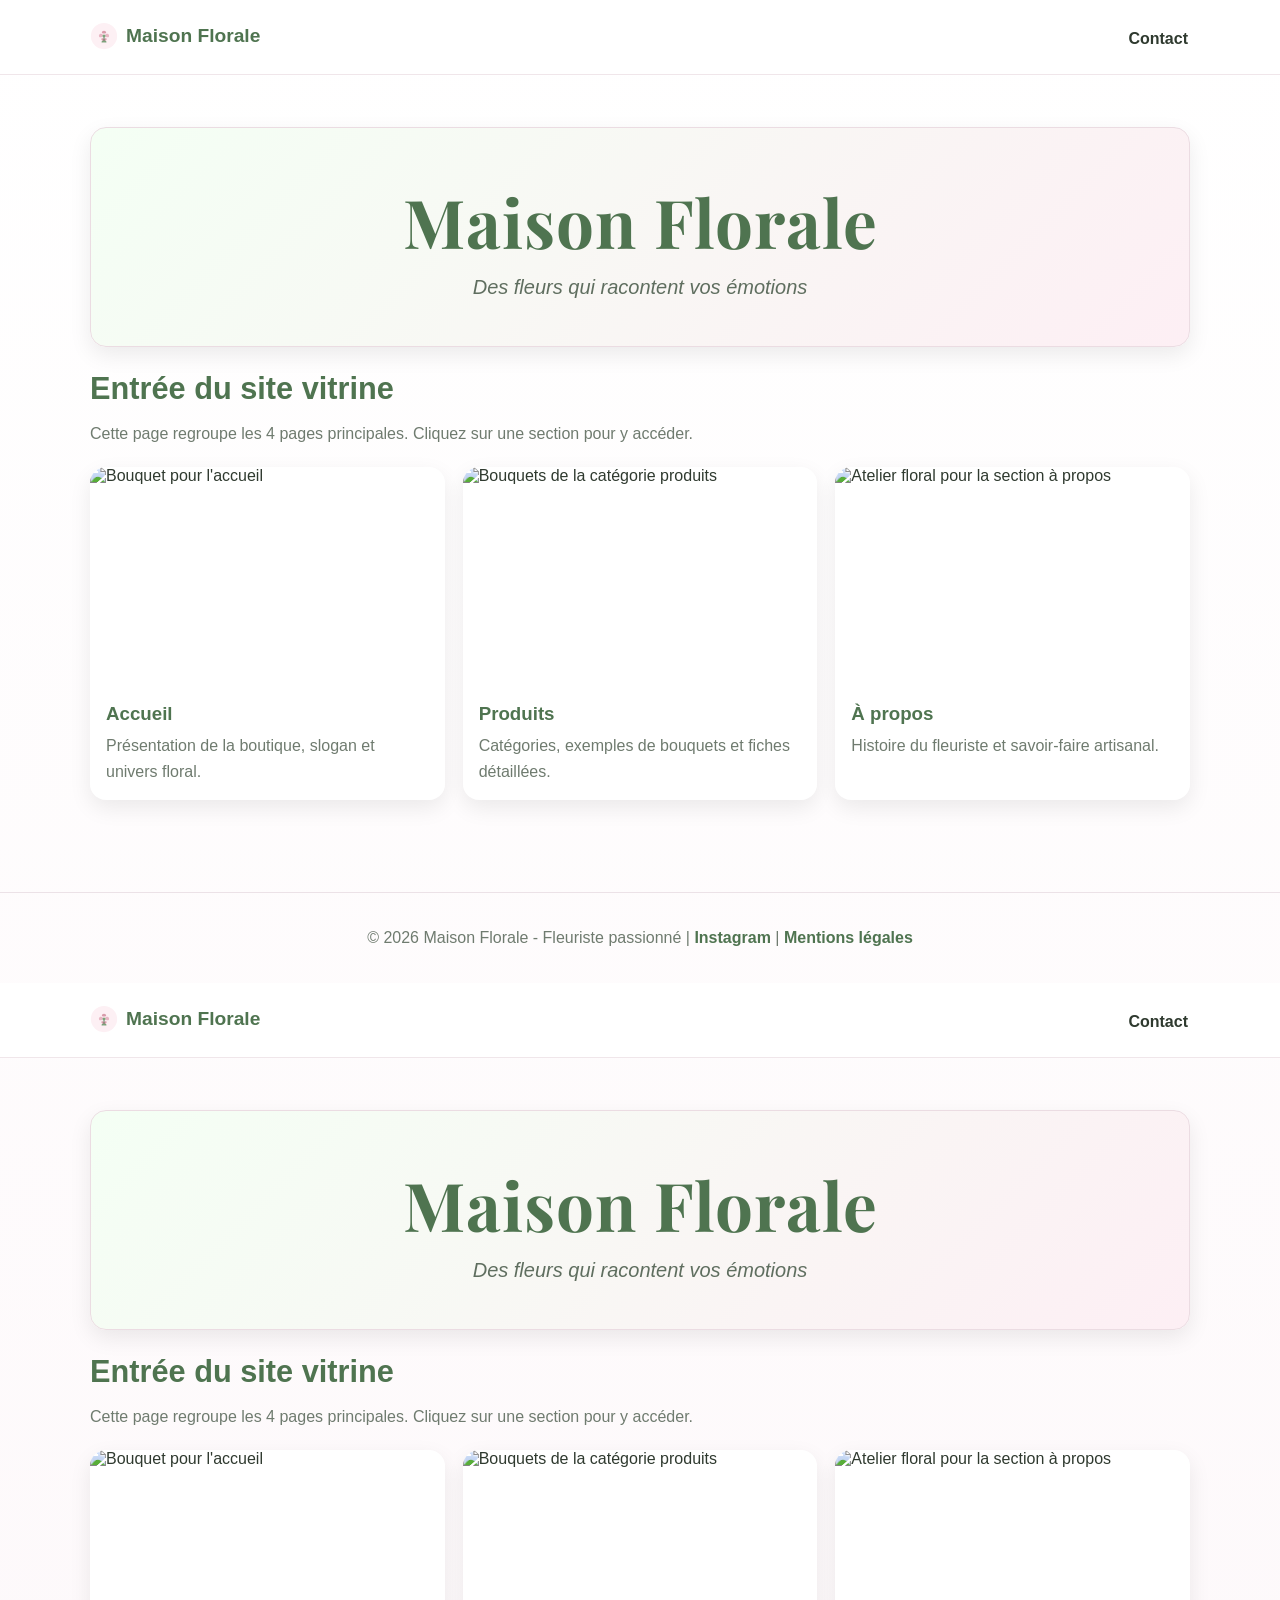
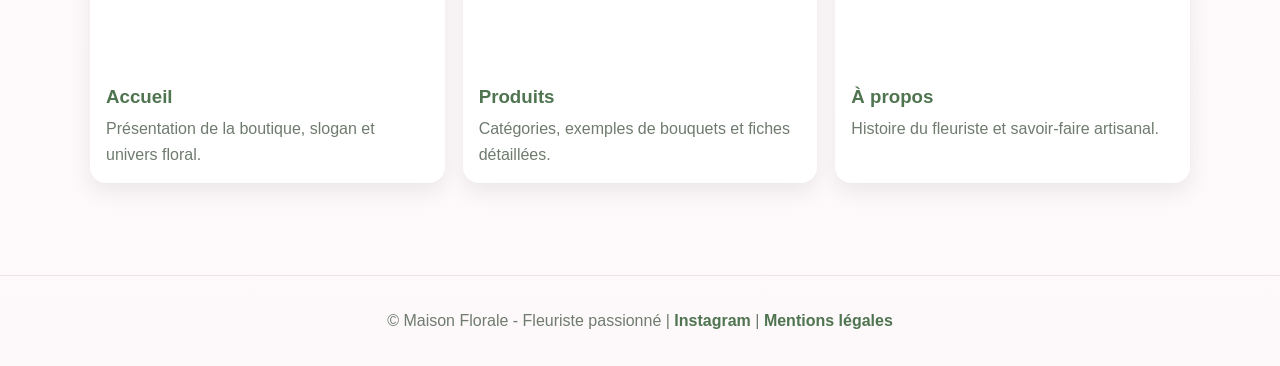
==== commit d9b79623: "Mise a jour du site" ====
--- a/index.html
+++ b/index.html
@@ -79,13 +79,95 @@
         </p>
       </div>
     </footer>
-    <a class="whatsapp-float" href="https://wa.me/33123456789" target="_blank" rel="noreferrer" aria-label="Contacter sur WhatsApp">
-      <svg viewBox="0 0 24 24"><path d="M17.472 14.382c-.297-.149-1.758-.867-2.03-.967-.273-.099-.471-.148-.67.15-.197.297-.767.966-.94 1.164-.173.199-.347.223-.644.075-.297-.15-1.255-.463-2.39-1.475-.883-.788-1.48-1.761-1.653-2.059-.173-.297-.018-.458.13-.606.134-.133.298-.347.446-.52.149-.174.198-.298.298-.497.099-.198.05-.371-.025-.52-.075-.149-.669-1.612-.916-2.207-.242-.579-.487-.5-.669-.51l-.57-.01c-.198 0-.52.074-.792.372-.272.297-1.04 1.016-1.04 2.479 0 1.462 1.065 2.875 1.213 3.074.149.198 2.096 3.2 5.077 4.487.709.306 1.263.489 1.694.626.712.226 1.36.194 1.872.118.571-.085 1.758-.719 2.006-1.413.248-.695.248-1.29.173-1.414-.074-.124-.272-.198-.57-.347m-5.421 7.403h-.004a9.87 9.87 0 01-5.031-1.378l-.361-.214-3.741.982.998-3.649-.235-.374a9.86 9.86 0 01-1.51-5.26c.001-5.45 4.436-9.884 9.888-9.884 2.64 0 5.122 1.03 6.988 2.898a9.825 9.825 0 012.893 6.994c-.003 5.45-4.437 9.884-9.885 9.884m8.413-18.297A11.815 11.815 0 0012.05 0C5.495 0 .16 5.335.157 11.892c0 2.096.547 4.142 1.588 5.945L.057 24l6.305-1.654a11.882 11.882 0 005.683 1.448h.005c6.554 0 11.89-5.335 11.893-11.893a11.821 11.821 0 00-3.48-8.397z" fill="currentColor"/></svg>
-    </a>
-    <button class="back-to-top" aria-label="Retour en haut">
-      <svg width="20" height="20" viewBox="0 0 24 24" fill="none" stroke="currentColor" stroke-width="2.5" stroke-linecap="round" stroke-linejoin="round"><polyline points="18 15 12 9 6 15"/></svg>
-    </button>
-    <a href="contact.html" class="mobile-sticky-cta">Demander un devis</a>
     <script src="script.js"></script>
   </body>
 </html>
+
+
+<!DOCTYPE html>
+<html lang="fr">
+  <head>
+    <meta charset="UTF-8" />
+    <meta name="viewport" content="width=device-width, initial-scale=1.0" />
+    <title>Accès rapide | Maison Florale</title>
+    <link rel="stylesheet" href="styles.css" />
+  </head>
+  <body>
+    <header class="site-header">
+      <div class="container nav-wrap">
+        <a class="logo site-logo-link" href="index.html"
+          ><img class="logo-icon" src="logo-floral.svg" alt="" /><span
+            >Maison Florale</span
+          ></a
+        >
+        <a class="top-contact-link" href="contact.html">Contact</a>
+      </div>
+    </header>
+
+    <main class="container section">
+      <section class="site-title-banner">
+        <h1 class="site-title-large">Maison Florale</h1>
+        <p class="site-slogan">Des fleurs qui racontent vos émotions</p>
+      </section>
+
+      <h2>Entrée du site vitrine</h2>
+      <p class="section-intro">
+        Cette page regroupe les 4 pages principales. Cliquez sur une section
+        pour y accéder.
+      </p>
+      <p class="mobile-tap-hint">Ouvrir</p>
+
+      <section class="cards site-links-grid">
+        <a class="site-card-link" href="accueil.html">
+          <article class="card">
+            <img
+              src="https://images.unsplash.com/photo-1478145046317-39f10e56b5e9?auto=format&fit=crop&w=900&q=80"
+              alt="Bouquet pour l'accueil"
+            />
+            <div class="card-body">
+              <h3>Accueil</h3>
+              <p>Présentation de la boutique, slogan et univers floral.</p>
+            </div>
+          </article>
+        </a>
+        <a class="site-card-link" href="produits.html">
+          <article class="card">
+            <img
+              src="https://images.unsplash.com/photo-1519378058457-4c29a0a2efac?auto=format&fit=crop&w=900&q=80"
+              alt="Bouquets de la catégorie produits"
+            />
+            <div class="card-body">
+              <h3>Produits</h3>
+              <p>Catégories, exemples de bouquets et fiches détaillées.</p>
+            </div>
+          </article>
+        </a>
+        <a class="site-card-link" href="apropos.html">
+          <article class="card">
+            <img
+              src="https://images.unsplash.com/photo-1463320898484-cdee8141c787?auto=format&fit=crop&w=900&q=80"
+              alt="Atelier floral pour la section à propos"
+            />
+            <div class="card-body">
+              <h3>À propos</h3>
+              <p>Histoire du fleuriste et savoir-faire artisanal.</p>
+            </div>
+          </article>
+        </a>
+      </section>
+    </main>
+
+    <footer class="site-footer">
+      <div class="container">
+        <p>
+          © <span id="year"></span> Maison Florale - Fleuriste passionné |
+          <a href="https://instagram.com" target="_blank" rel="noreferrer">Instagram</a>
+          |
+          <a href="contact.html">Mentions légales</a>
+        </p>
+      </div>
+    </footer>
+    <script src="script.js"></script>
+  </body>
+</html>
+
--- a/styles.css
+++ b/styles.css
@@ -1,7 +1,6 @@
 @import url("https://fonts.googleapis.com/css2?family=Playfair+Display:wght@600;700&display=swap");
 
 :root {
-  /* Colors */
   --green: #7aa37a;
   --green-dark: #4f7450;
   --pink: #f6d7df;
@@ -9,47 +8,8 @@
   --white: #ffffff;
   --text: #2f3a2f;
   --muted: #6f7b6f;
-
-  /* Surfaces */
-  --surface: #ffffff;
-  --bg-start: #ffffff;
-  --bg-end: #fdf8fa;
-  --bg-header: rgba(255, 255, 255, 0.92);
-  --input-bg: #ffffff;
-
-  /* Borders */
-  --border: #f0e6ea;
-  --input-border: #e1d8dc;
-  --footer-border: #ece2e7;
-  --banner-border: #ebdce2;
-  --nav-mobile-border: #eadfe3;
-
-  /* Accents */
-  --btn-secondary-text: #5c3f48;
-  --slogan-color: #5f6e5f;
-  --review-accent: #d8ebd9;
-  --tag-bg: #f9edf1;
-  --tag-color: #875a67;
-  --active-ring: #b9d3ba;
-
-  /* CTA */
-  --cta-bg: #f8fcf8;
-  --cta-border: #e2efe2;
-
-  /* Banner */
-  --banner-start: #f4fff4;
-  --banner-end: #fdeff4;
-
-  /* Shadows */
   --shadow: 0 8px 22px rgba(0, 0, 0, 0.08);
-  --hover-shadow: 0 14px 28px rgba(0, 0, 0, 0.12);
-  --btn-hover-shadow: 0 10px 18px rgba(79, 116, 80, 0.18);
-
-  /* Layout */
   --radius: 16px;
-
-  /* Easing */
-  --ease-out: cubic-bezier(0.4, 0, 0.2, 1);
 }
 
 * {
@@ -62,7 +22,7 @@
   padding: 0;
   font-family: "Segoe UI", Tahoma, Geneva, Verdana, sans-serif;
   color: var(--text);
-  background: linear-gradient(180deg, var(--bg-start) 0%, var(--bg-end) 100%);
+  background: linear-gradient(180deg, #fff 0%, #fdf8fa 100%);
 }
 
 html {
@@ -88,16 +48,15 @@
   position: sticky;
   top: 0;
   z-index: 50;
-  background: var(--bg-header);
+  background: rgba(255, 255, 255, 0.92);
   backdrop-filter: blur(8px);
-  border-bottom: 1px solid var(--border);
-  transition: background 0.4s ease, border-color 0.4s ease;
+  border-bottom: 1px solid #f0e6ea;
 }
 
 .nav-wrap {
   display: flex;
   align-items: center;
-  gap: 14px;
+  justify-content: space-between;
   min-height: 74px;
 }
 
@@ -110,14 +69,12 @@
   color: var(--green-dark);
   position: relative;
   padding-bottom: 2px;
-  margin-right: auto;
 }
 
 .logo-icon {
   width: 28px;
   height: 28px;
   flex-shrink: 0;
-  transition: filter 0.4s ease;
 }
 
 .top-contact-link {
@@ -126,7 +83,7 @@
   color: var(--text);
   padding: 6px 2px;
   position: relative;
-  transition: color 0.3s var(--ease-out);
+  transition: color 0.25s ease;
   padding-bottom: 2px;
 }
 
@@ -146,7 +103,7 @@
   color: var(--text);
   padding: 6px 2px;
   position: relative;
-  transition: color 0.3s var(--ease-out);
+  transition: color 0.25s ease;
 }
 
 .nav-links a:hover,
@@ -163,30 +120,6 @@
   border-radius: 10px;
   padding: 8px 10px;
   cursor: pointer;
-  transition: background 0.3s ease;
-}
-
-/* ── Theme toggle ── */
-.theme-toggle {
-  border: none;
-  background: none;
-  font-size: 1.15rem;
-  color: var(--text);
-  cursor: pointer;
-  padding: 6px;
-  border-radius: 50%;
-  width: 36px;
-  height: 36px;
-  display: flex;
-  align-items: center;
-  justify-content: center;
-  transition: transform 0.35s var(--ease-out), background 0.3s ease, color 0.3s ease;
-  flex-shrink: 0;
-}
-
-.theme-toggle:hover {
-  transform: scale(1.15) rotate(20deg);
-  background: var(--pink);
 }
 
 .hero {
@@ -218,10 +151,6 @@
   display: flex;
   flex-wrap: wrap;
   gap: 10px;
-}
-
-.hero-cta-group .btn-call {
-  display: none;
 }
 
 .btn {
@@ -231,21 +160,13 @@
   padding: 11px 20px;
   font-weight: 600;
   cursor: pointer;
-  transition: transform 0.3s var(--ease-out),
-    opacity 0.3s ease,
-    box-shadow 0.3s var(--ease-out),
-    background 0.3s ease,
-    color 0.3s ease;
+  transition: transform 0.25s ease, opacity 0.25s ease, box-shadow 0.25s ease;
 }
 
 .btn:hover {
-  transform: translateY(-2px) scale(1.02);
+  transform: translateY(-2px) scale(1.01);
   opacity: 0.96;
-  box-shadow: var(--btn-hover-shadow);
-}
-
-.btn:active {
-  transform: translateY(0) scale(0.97);
+  box-shadow: 0 10px 18px rgba(79, 116, 80, 0.18);
 }
 
 .btn-primary {
@@ -255,7 +176,7 @@
 
 .btn-secondary {
   background: var(--pink);
-  color: var(--btn-secondary-text);
+  color: #5c3f48;
 }
 
 .hero img {
@@ -286,37 +207,19 @@
   grid-template-columns: repeat(3, minmax(0, 1fr));
 }
 
-/* Center odd-numbered cards on the index page */
-.site-links-grid {
-  display: flex;
-  flex-wrap: wrap;
-  justify-content: center;
-}
-
-.site-links-grid .site-card-link {
-  flex: 0 0 calc(33.333% - 12px);
-  display: flex;
-  flex-direction: column;
-}
-.site-links-grid .site-card-link .card {
-  flex-grow: 1; /* Make cards uniform height if flexed */
-}
-
 .card {
-  background: var(--surface);
+  background: var(--white);
   border-radius: var(--radius);
   overflow: hidden;
   box-shadow: var(--shadow);
-  transition: transform 0.35s var(--ease-out),
-    box-shadow 0.35s var(--ease-out),
-    background 0.4s ease;
+  transition: transform 0.3s ease, box-shadow 0.3s ease;
 }
 
 .card img {
   height: 220px;
   width: 100%;
   object-fit: cover;
-  transition: transform 0.5s var(--ease-out);
+  transition: transform 0.45s ease;
 }
 
 .card-body {
@@ -357,7 +260,7 @@
 }
 
 .reviews-grid .card {
-  border-top: 4px solid var(--review-accent);
+  border-top: 4px solid #d8ebd9;
 }
 
 .faq-list {
@@ -367,11 +270,10 @@
 
 .final-cta {
   text-align: center;
-  background: var(--cta-bg);
-  border: 1px solid var(--cta-border);
+  background: #f8fcf8;
+  border: 1px solid #e2efe2;
   border-radius: var(--radius);
   padding: 36px 20px;
-  transition: background 0.4s ease, border-color 0.4s ease;
 }
 
 .final-cta .hero-cta-group {
@@ -386,11 +288,10 @@
 }
 
 .panel {
-  background: var(--surface);
+  background: #fff;
   border-radius: var(--radius);
   box-shadow: var(--shadow);
   padding: 20px;
-  transition: background 0.4s ease, box-shadow 0.3s ease;
 }
 
 .contact-list {
@@ -417,21 +318,11 @@
 input,
 textarea {
   width: 100%;
-  border: 1px solid var(--input-border);
+  border: 1px solid #e1d8dc;
   border-radius: 10px;
   padding: 10px 12px;
   font: inherit;
   font-size: 16px;
-  background: var(--input-bg);
-  color: var(--text);
-  transition: background 0.3s ease, border-color 0.3s ease, color 0.3s ease;
-}
-
-input:focus,
-textarea:focus {
-  outline: none;
-  border-color: var(--green);
-  box-shadow: 0 0 0 3px rgba(122, 163, 122, 0.2);
 }
 
 textarea {
@@ -444,16 +335,14 @@
   min-height: 260px;
   border: 0;
   border-radius: 12px;
-  transition: filter 0.4s ease;
 }
 
 .site-footer {
   margin-top: 40px;
-  border-top: 1px solid var(--footer-border);
+  border-top: 1px solid #ece2e7;
   padding: 20px 0;
   color: var(--muted);
   text-align: center;
-  transition: border-color 0.4s ease;
 }
 
 .site-footer a {
@@ -467,8 +356,8 @@
 
 .site-title-banner {
   margin-bottom: 24px;
-  background: linear-gradient(135deg, var(--banner-start) 0%, var(--banner-end) 100%);
-  border: 1px solid var(--banner-border);
+  background: linear-gradient(135deg, #f4fff4 0%, #fdeff4 100%);
+  border: 1px solid #ebdce2;
   border-radius: var(--radius);
   box-shadow: var(--shadow);
   min-height: 220px;
@@ -477,7 +366,6 @@
   gap: 10px;
   align-items: center;
   justify-content: center;
-  transition: background 0.4s ease, border-color 0.4s ease;
 }
 
 .site-title-large {
@@ -491,11 +379,12 @@
 
 .site-slogan {
   margin: 0;
-  color: var(--slogan-color);
+  color: #5f6e5f;
   font-size: clamp(1rem, 2.2vw, 1.25rem);
   font-style: italic;
   text-align: center;
 }
+
 
 .site-links-grid {
   grid-template-columns: repeat(3, minmax(0, 1fr));
@@ -509,12 +398,12 @@
 
 .site-card-link .card {
   height: 100%;
-  transition: transform 0.35s var(--ease-out), box-shadow 0.35s var(--ease-out);
+  transition: transform 0.3s ease, box-shadow 0.3s ease;
 }
 
 .site-card-link:hover .card {
   transform: translateY(-5px);
-  box-shadow: var(--hover-shadow);
+  box-shadow: 0 14px 28px rgba(0, 0, 0, 0.12);
 }
 
 .site-card-link .card h3 {
@@ -535,7 +424,7 @@
   background: currentColor;
   transform: scaleX(0);
   transform-origin: center;
-  transition: transform 0.35s var(--ease-out);
+  transition: transform 0.3s ease;
 }
 
 .logo:hover::after,
@@ -548,15 +437,11 @@
 
 .card:hover {
   transform: translateY(-4px);
-  box-shadow: var(--hover-shadow);
+  box-shadow: 0 14px 28px rgba(0, 0, 0, 0.12);
 }
 
 .card:hover img {
-  transform: scale(1.04);
-}
-
-.card:active {
-  transform: translateY(-1px) scale(0.98);
+  transform: scale(1.03);
 }
 
 .click-tip {
@@ -566,7 +451,7 @@
 
 .product-category-card {
   cursor: pointer;
-  transition: transform 0.3s var(--ease-out), box-shadow 0.3s var(--ease-out);
+  transition: transform 0.2s ease, box-shadow 0.2s ease;
 }
 
 .product-category-card:hover {
@@ -574,7 +459,7 @@
 }
 
 .product-category-card.active {
-  box-shadow: 0 0 0 2px var(--active-ring), var(--shadow);
+  box-shadow: 0 0 0 2px #b9d3ba, var(--shadow);
 }
 
 .product-description-panel {
@@ -587,7 +472,7 @@
 
 .bouquet-example-card {
   cursor: pointer;
-  transition: transform 0.3s var(--ease-out), box-shadow 0.3s var(--ease-out);
+  transition: transform 0.2s ease, box-shadow 0.2s ease;
 }
 
 .bouquet-example-card:hover {
@@ -599,11 +484,10 @@
   margin-bottom: 8px;
   padding: 4px 10px;
   border-radius: 999px;
-  background: var(--tag-bg);
-  color: var(--tag-color);
+  background: #f9edf1;
+  color: #875a67;
   font-size: 0.8rem;
   font-weight: 700;
-  transition: background 0.3s ease, color 0.3s ease;
 }
 
 .detail-layout {
@@ -668,8 +552,7 @@
   .btn,
   .card,
   .card img,
-  .site-card-link .card,
-  .theme-toggle {
+  .site-card-link .card {
     transition: none;
   }
 }
@@ -684,8 +567,8 @@
     min-height: 280px;
   }
 
-  .site-links-grid .site-card-link {
-    flex: 0 0 calc(50% - 12px);
+  .site-links-grid {
+    grid-template-columns: repeat(2, minmax(0, 1fr));
   }
 }
 
@@ -740,8 +623,8 @@
     position: absolute;
     right: 4%;
     top: 64px;
-    background: var(--surface);
-    border: 1px solid var(--nav-mobile-border);
+    background: #fff;
+    border: 1px solid #eadfe3;
     border-radius: 12px;
     box-shadow: var(--shadow);
     width: min(92vw, 260px);
@@ -762,16 +645,8 @@
     font-size: 0.95rem;
   }
 
-  .site-links-grid .site-card-link {
-    flex: 0 0 100%;
-  }
-
-  .hero-cta-group .btn:not(.btn-call) {
-    display: none;
-  }
-
-  .hero-cta-group .btn-call {
-    display: inline-block;
+  .site-links-grid {
+    grid-template-columns: 1fr;
   }
 
   .hero-content h1 {
@@ -835,598 +710,726 @@
   }
 }
 
-/* ======================== Dark Mode ======================== */
-[data-theme="dark"] {
-  --green: #8cc88c;
-  --green-dark: #a0dba3;
-  --pink: #3a2530;
-  --pink-dark: #5a3848;
-  --white: #1a1a2c;
-  --text: #e0e4e8;
-  --muted: #9a9faa;
-
-  --surface: #222236;
-  --bg-start: #151525;
-  --bg-end: #12121e;
-  --bg-header: rgba(21, 21, 37, 0.94);
-  --input-bg: #1c1c30;
-
-  --border: #2c2c42;
-  --input-border: #3a3548;
-  --footer-border: #2a2535;
-  --banner-border: #3a2e35;
-  --nav-mobile-border: #3a3548;
-
-  --btn-secondary-text: #d4a8b8;
-  --slogan-color: #8a9a8a;
-  --review-accent: #3a5a3c;
-  --tag-bg: #3a2830;
-  --tag-color: #d4a0b0;
-  --active-ring: #5a8a5c;
-
-  --cta-bg: #1a2a1e;
-  --cta-border: #2a3e2e;
-
-  --banner-start: #1a2a1e;
-  --banner-end: #2a1a24;
-
-  --shadow: 0 8px 22px rgba(0, 0, 0, 0.45);
-  --hover-shadow: 0 14px 28px rgba(0, 0, 0, 0.35);
-  --btn-hover-shadow: 0 10px 18px rgba(100, 180, 100, 0.15);
-}
-
-[data-theme="dark"] .map-frame {
-  filter: invert(0.92) hue-rotate(180deg);
-  border-radius: 12px;
-}
-
-/* ── Page Load Animation ── */
+@import url("https://fonts.googleapis.com/css2?family=Playfair+Display:wght@600;700&display=swap");
+
+:root {
+  --green: #7aa37a;
+  --green-dark: #4f7450;
+  --pink: #f6d7df;
+  --pink-dark: #d99cab;
+  --white: #ffffff;
+  --text: #2f3a2f;
+  --muted: #6f7b6f;
+  --shadow: 0 8px 22px rgba(0, 0, 0, 0.08);
+  --radius: 16px;
+}
+
+* {
+  box-sizing: border-box;
+}
+
+html,
 body {
-  animation: pageLoad 0.5s ease-out;
-}
-
-@keyframes pageLoad {
-  from { opacity: 0; }
-}
-
-/* ── Scroll Reveal ── */
-.reveal {
-  opacity: 0;
-  transform: translateY(30px);
-  transition: opacity 0.7s var(--ease-out), transform 0.7s var(--ease-out);
-  animation: none !important;
-}
-
-.reveal.visible {
-  opacity: 1;
-  transform: translateY(0);
-}
-
-/* ── Season Banner ── */
-.season-banner {
-  background: linear-gradient(135deg, var(--green) 0%, var(--green-dark) 100%);
-  color: #fff;
-  text-align: center;
-  padding: 10px 16px;
-  font-size: 0.92rem;
+  margin: 0;
+  padding: 0;
+  font-family: "Segoe UI", Tahoma, Geneva, Verdana, sans-serif;
+  color: var(--text);
+  background: linear-gradient(180deg, #fff 0%, #fdf8fa 100%);
+}
+
+html {
+  scroll-behavior: smooth;
+}
+
+img {
+  max-width: 100%;
+  display: block;
+}
+
+a {
+  color: inherit;
+  text-decoration: none;
+}
+
+.container {
+  width: min(1100px, 92%);
+  margin: 0 auto;
+}
+
+.site-header {
+  position: sticky;
+  top: 0;
+  z-index: 50;
+  background: rgba(255, 255, 255, 0.92);
+  backdrop-filter: blur(8px);
+  border-bottom: 1px solid #f0e6ea;
+}
+
+.nav-wrap {
+  display: flex;
+  align-items: center;
+  justify-content: space-between;
+  min-height: 74px;
+}
+
+.logo {
+  display: inline-flex;
+  align-items: center;
+  gap: 8px;
+  font-size: clamp(1.05rem, 2.6vw, 1.2rem);
+  font-weight: 700;
+  color: var(--green-dark);
+  position: relative;
+  padding-bottom: 2px;
+}
+
+.logo-icon {
+  width: 28px;
+  height: 28px;
+  flex-shrink: 0;
+}
+
+.top-contact-link {
+  display: inline-block;
   font-weight: 600;
-  letter-spacing: 0.3px;
+  color: var(--text);
+  padding: 6px 2px;
+  position: relative;
+  transition: color 0.25s ease;
+  padding-bottom: 2px;
+}
+
+.top-contact-link:hover {
+  color: var(--green-dark);
+}
+
+.nav-links {
+  display: flex;
+  gap: 22px;
+  align-items: center;
+}
+
+.nav-links a {
+  display: inline-block;
+  font-weight: 600;
+  color: var(--text);
+  padding: 6px 2px;
+  position: relative;
+  transition: color 0.25s ease;
+}
+
+.nav-links a:hover,
+.nav-links a.active {
+  color: var(--green-dark);
+}
+
+.menu-btn {
+  display: none;
+  border: none;
+  background: var(--pink);
+  color: var(--green-dark);
+  font-size: 1.3rem;
+  border-radius: 10px;
+  padding: 8px 10px;
+  cursor: pointer;
+}
+
+.hero {
+  margin: 24px auto 48px;
+  display: grid;
+  gap: 30px;
+  grid-template-columns: 1.1fr 0.9fr;
+  align-items: center;
+}
+
+.hero-content h1 {
+  font-size: clamp(1.9rem, 3.5vw, 3rem);
+  margin: 0 0 14px;
+  color: var(--green-dark);
+}
+
+.tagline {
+  font-size: 1.15rem;
+  color: var(--muted);
+  margin-bottom: 18px;
+}
+
+.hero-content p {
+  margin: 0 0 22px;
+  line-height: 1.7;
+}
+
+.hero-cta-group {
+  display: flex;
+  flex-wrap: wrap;
+  gap: 10px;
+}
+
+.btn {
+  display: inline-block;
+  border: none;
+  border-radius: 999px;
+  padding: 11px 20px;
+  font-weight: 600;
+  cursor: pointer;
+  transition: transform 0.25s ease, opacity 0.25s ease, box-shadow 0.25s ease;
+}
+
+.btn:hover {
+  transform: translateY(-2px) scale(1.01);
+  opacity: 0.96;
+  box-shadow: 0 10px 18px rgba(79, 116, 80, 0.18);
+}
+
+.btn-primary {
+  background: var(--green);
+  color: var(--white);
+}
+
+.btn-secondary {
+  background: var(--pink);
+  color: #5c3f48;
+}
+
+.hero img {
   border-radius: var(--radius);
-  margin-bottom: 18px;
-}
-
-/* ── Hero Carousel ── */
-.hero-carousel {
-  position: relative;
+  box-shadow: var(--shadow);
+  min-height: 340px;
+  object-fit: cover;
+}
+
+.section {
+  padding: 52px 0;
+}
+
+.section h2 {
+  font-size: clamp(1.5rem, 2.4vw, 2.2rem);
+  margin: 0 0 18px;
+  color: var(--green-dark);
+}
+
+.section-intro {
+  color: var(--muted);
+  margin: 0 0 24px;
+}
+
+.cards {
+  display: grid;
+  gap: 18px;
+  grid-template-columns: repeat(3, minmax(0, 1fr));
+}
+
+.card {
+  background: var(--white);
   border-radius: var(--radius);
   overflow: hidden;
   box-shadow: var(--shadow);
-  min-height: 340px;
-}
-
-.hero-carousel img {
+  transition: transform 0.3s ease, box-shadow 0.3s ease;
+}
+
+.card img {
+  height: 220px;
+  width: 100%;
+  object-fit: cover;
+  transition: transform 0.45s ease;
+}
+
+.card-body {
+  padding: 16px;
+}
+
+.card h3 {
+  margin: 0 0 8px;
+  color: var(--green-dark);
+}
+
+.card p {
+  margin: 0;
+  color: var(--muted);
+  line-height: 1.6;
+}
+
+.price-note {
+  margin-top: 10px !important;
+  color: var(--green-dark) !important;
+  font-weight: 700;
+}
+
+.trust-grid {
+  display: grid;
+  grid-template-columns: repeat(4, minmax(0, 1fr));
+  gap: 14px;
+}
+
+.trust-item {
+  padding: 16px;
+}
+
+.trust-item h3 {
+  margin: 0 0 8px;
+  color: var(--green-dark);
+  font-size: 1rem;
+}
+
+.reviews-grid .card {
+  border-top: 4px solid #d8ebd9;
+}
+
+.faq-list {
+  display: grid;
+  gap: 12px;
+}
+
+.final-cta {
+  text-align: center;
+  background: #f8fcf8;
+  border: 1px solid #e2efe2;
+  border-radius: var(--radius);
+  padding: 36px 20px;
+}
+
+.final-cta .hero-cta-group {
+  justify-content: center;
+}
+
+.about-grid,
+.contact-grid {
+  display: grid;
+  grid-template-columns: 1fr 1fr;
+  gap: 24px;
+}
+
+.panel {
+  background: #fff;
+  border-radius: var(--radius);
+  box-shadow: var(--shadow);
+  padding: 20px;
+}
+
+.contact-list {
+  list-style: none;
+  padding: 0;
+  margin: 0;
+}
+
+.contact-list li {
+  margin-bottom: 10px;
+  color: var(--muted);
+}
+
+.form-group {
+  margin-bottom: 14px;
+}
+
+label {
+  display: block;
+  margin-bottom: 6px;
+  font-weight: 600;
+}
+
+input,
+textarea {
+  width: 100%;
+  border: 1px solid #e1d8dc;
+  border-radius: 10px;
+  padding: 10px 12px;
+  font: inherit;
+  font-size: 16px;
+}
+
+textarea {
+  min-height: 130px;
+  resize: vertical;
+}
+
+.map-frame {
+  width: 100%;
+  min-height: 260px;
+  border: 0;
+  border-radius: 12px;
+}
+
+.site-footer {
+  margin-top: 40px;
+  border-top: 1px solid #ece2e7;
+  padding: 20px 0;
+  color: var(--muted);
+  text-align: center;
+}
+
+.site-footer a {
+  color: var(--green-dark);
+  font-weight: 600;
+}
+
+.site-footer a:hover {
+  text-decoration: underline;
+}
+
+.site-title-banner {
+  margin-bottom: 24px;
+  background: linear-gradient(135deg, #f4fff4 0%, #fdeff4 100%);
+  border: 1px solid #ebdce2;
+  border-radius: var(--radius);
+  box-shadow: var(--shadow);
+  min-height: 220px;
+  display: flex;
+  flex-direction: column;
+  gap: 10px;
+  align-items: center;
+  justify-content: center;
+}
+
+.site-title-large {
+  margin: 0;
+  color: var(--green-dark);
+  font-family: "Playfair Display", Georgia, "Times New Roman", serif;
+  font-size: clamp(2rem, 6vw, 4.2rem);
+  letter-spacing: 1px;
+  text-align: center;
+}
+
+.site-slogan {
+  margin: 0;
+  color: #5f6e5f;
+  font-size: clamp(1rem, 2.2vw, 1.25rem);
+  font-style: italic;
+  text-align: center;
+}
+
+.mobile-tap-hint {
+  display: none;
+  margin: -8px 0 16px;
+  color: var(--green-dark);
+  font-weight: 600;
+  font-size: 0.92rem;
+}
+
+.site-links-grid {
+  grid-template-columns: repeat(3, minmax(0, 1fr));
+}
+
+.site-card-link {
+  display: block;
+  color: inherit;
+  border-radius: var(--radius);
+}
+
+.site-card-link .card {
+  height: 100%;
+  transition: transform 0.3s ease, box-shadow 0.3s ease;
+}
+
+.site-card-link:hover .card {
+  transform: translateY(-5px);
+  box-shadow: 0 14px 28px rgba(0, 0, 0, 0.12);
+}
+
+.site-card-link .card h3 {
+  display: inline-block;
+  position: relative;
+}
+
+.logo::after,
+.top-contact-link::after,
+.nav-links a::after,
+.site-card-link .card h3::after {
+  content: "";
   position: absolute;
-  inset: 0;
-  width: 100%;
-  height: 100%;
-  object-fit: cover;
-  opacity: 0;
-  transform: scale(1.05); /* slight initial scale for fluid pan */
-  transition: opacity 2s ease-in-out, transform 8s linear;
-}
-
-.hero-carousel img.active {
-  opacity: 1;
-  position: relative;
-  transform: scale(1);
-}
-
-.carousel-nav {
-  position: absolute;
-  top: 50%;
   left: 0;
   right: 0;
-  transform: translateY(-50%);
-  display: flex;
-  justify-content: space-between;
-  padding: 0 16px;
-  z-index: 2;
-  pointer-events: none;
-}
-
-.carousel-arrow {
-  background: rgba(255, 255, 255, 0.2);
-  color: #fff;
-  border: none;
-  width: 44px;
-  height: 44px;
-  border-radius: 50%;
-  font-size: 1.2rem;
-  display: flex;
-  align-items: center;
-  justify-content: center;
+  bottom: -3px;
+  height: 1px;
+  background: currentColor;
+  transform: scaleX(0);
+  transform-origin: center;
+  transition: transform 0.3s ease;
+}
+
+.logo:hover::after,
+.top-contact-link:hover::after,
+.nav-links a:hover::after,
+.nav-links a.active::after,
+.site-card-link:hover .card h3::after {
+  transform: scaleX(1);
+}
+
+.card:hover {
+  transform: translateY(-4px);
+  box-shadow: 0 14px 28px rgba(0, 0, 0, 0.12);
+}
+
+.card:hover img {
+  transform: scale(1.03);
+}
+
+.click-tip {
+  font-style: italic;
+  margin-top: -8px;
+}
+
+.product-category-card {
   cursor: pointer;
-  backdrop-filter: blur(4px);
-  pointer-events: auto;
-  transition: background 0.3s ease, transform 0.3s var(--ease-out);
-}
-
-.carousel-arrow:hover {
-  background: rgba(255, 255, 255, 0.5);
-  transform: scale(1.1);
-}
-
-/* ── Animated Counters ── */
-.counter-grid {
+  transition: transform 0.2s ease, box-shadow 0.2s ease;
+}
+
+.product-category-card:hover {
+  transform: translateY(-3px);
+}
+
+.product-category-card.active {
+  box-shadow: 0 0 0 2px #b9d3ba, var(--shadow);
+}
+
+.product-description-panel {
+  margin-top: 18px;
+}
+
+.product-examples {
+  padding-top: 28px;
+}
+
+.bouquet-example-card {
+  cursor: pointer;
+  transition: transform 0.2s ease, box-shadow 0.2s ease;
+}
+
+.bouquet-example-card:hover {
+  transform: translateY(-3px);
+}
+
+.card-tag {
+  display: inline-block;
+  margin-bottom: 8px;
+  padding: 4px 10px;
+  border-radius: 999px;
+  background: #f9edf1;
+  color: #875a67;
+  font-size: 0.8rem;
+  font-weight: 700;
+}
+
+.detail-layout {
+  margin-top: 18px;
   display: grid;
-  grid-template-columns: repeat(4, 1fr);
-  gap: 14px;
-  text-align: center;
-}
-
-.counter-item {
-  padding: 24px 16px;
-}
-
-.counter-value {
-  display: block;
-  font-size: clamp(2rem, 4vw, 2.8rem);
-  font-weight: 700;
-  color: var(--green-dark);
-  font-family: "Playfair Display", Georgia, serif;
-  line-height: 1.2;
-}
-
-.counter-label {
-  display: block;
-  color: var(--muted);
-  margin-top: 6px;
-  font-size: 0.92rem;
-}
-
-/* ── Tips Section ── */
-.tips-card {
-  border-left: 4px solid var(--green);
-  transition: border-color 0.3s ease;
-}
-
-/* ── Instagram Feed ── */
-.insta-grid {
-  display: grid;
-  grid-template-columns: repeat(3, 1fr);
-  gap: 6px;
-}
-
-.insta-grid a {
-  display: block;
-  overflow: hidden;
-  border-radius: 8px;
-}
-
-.insta-grid img {
+  grid-template-columns: 1fr 1fr;
+  gap: 20px;
+  align-items: start;
+}
+
+.detail-layout img {
+  border-radius: var(--radius);
+  box-shadow: var(--shadow);
   width: 100%;
-  aspect-ratio: 1;
+  min-height: 340px;
   object-fit: cover;
-  transition: transform 0.5s var(--ease-out), opacity 0.3s ease;
-}
-
-.insta-grid a:hover img {
-  transform: scale(1.06);
-  opacity: 0.85;
-}
-
-.insta-cta {
-  display: inline-flex;
-  align-items: center;
-  gap: 8px;
-  margin-top: 14px;
-  font-weight: 600;
-  color: var(--green-dark);
-  font-size: 0.95rem;
-}
-
-/* ── WhatsApp Float ── */
-.whatsapp-float {
-  position: fixed;
-  bottom: 24px;
-  right: 24px;
-  width: 56px;
-  height: 56px;
-  background: #25d366;
-  border-radius: 50%;
-  display: flex;
-  align-items: center;
-  justify-content: center;
-  box-shadow: 0 4px 14px rgba(37, 211, 102, 0.35);
-  z-index: 100;
-  transition: transform 0.3s var(--ease-out), box-shadow 0.3s ease;
-}
-
-.whatsapp-float:hover {
-  transform: scale(1.1);
-  box-shadow: 0 6px 20px rgba(37, 211, 102, 0.5);
-}
-
-.whatsapp-float svg {
-  width: 28px;
-  height: 28px;
-  fill: #fff;
-}
-
-/* ── Back to Top ── */
-.back-to-top {
-  position: fixed;
-  bottom: 92px;
-  right: 28px;
-  width: 42px;
-  height: 42px;
-  border-radius: 50%;
-  border: none;
-  background: var(--surface);
-  color: var(--green-dark);
-  cursor: pointer;
-  box-shadow: var(--shadow);
-  opacity: 0;
-  visibility: hidden;
-  transform: translateY(10px);
-  transition: opacity 0.3s ease, visibility 0.3s ease, transform 0.3s var(--ease-out), background 0.3s ease, color 0.3s ease;
-  z-index: 99;
-  display: flex;
-  align-items: center;
-  justify-content: center;
-}
-
-.back-to-top.visible {
-  opacity: 1;
-  visibility: visible;
-  transform: translateY(0);
-}
-
-.back-to-top:hover {
-  background: var(--green);
-  color: #fff;
-}
-
-/* ── Gallery Page ── */
-.gallery-filters {
-  display: flex;
-  flex-wrap: wrap;
-  gap: 8px;
-  margin-bottom: 24px;
-}
-
-.filter-btn {
-  border: 1px solid var(--border);
-  background: var(--surface);
-  color: var(--text);
-  padding: 8px 18px;
-  border-radius: 999px;
-  cursor: pointer;
-  font-weight: 600;
-  font-size: 0.9rem;
-  transition: all 0.3s var(--ease-out);
-}
-
-.filter-btn:hover,
-.filter-btn.active {
-  background: var(--green);
-  color: #fff;
-  border-color: var(--green);
-}
-
-.gallery-grid {
-  display: grid;
-  grid-template-columns: repeat(3, 1fr);
-  gap: 14px;
-}
-
-.gallery-item {
-  border-radius: var(--radius);
-  overflow: hidden;
-  cursor: pointer;
-  position: relative;
-  margin: 0;
-}
-
-.gallery-item img {
-  width: 100%;
-  aspect-ratio: 4/3;
-  object-fit: cover;
-  display: block;
-  transition: transform 0.5s var(--ease-out);
-}
-
-.gallery-item:hover img {
-  transform: scale(1.05);
-}
-
-.gallery-item figcaption {
-  position: absolute;
-  bottom: 0;
-  left: 0;
-  right: 0;
-  padding: 14px;
-  background: linear-gradient(transparent, rgba(0, 0, 0, 0.6));
-  color: #fff;
-  font-weight: 600;
-  font-size: 0.9rem;
-  opacity: 0;
-  transform: translateY(4px);
-  transition: opacity 0.35s ease, transform 0.35s var(--ease-out);
-}
-
-.gallery-item:hover figcaption {
-  opacity: 1;
-  transform: translateY(0);
-}
-
-.gallery-item.hidden {
-  display: none;
-}
-
-/* ── Lightbox ── */
-.lightbox {
-  position: fixed;
-  inset: 0;
-  background: rgba(0, 0, 0, 0.92);
-  z-index: 200;
-  display: flex;
-  align-items: center;
-  justify-content: center;
-  opacity: 0;
-  visibility: hidden;
-  transition: opacity 0.3s ease, visibility 0.3s ease;
-  cursor: pointer;
-}
-
-.lightbox.open {
-  opacity: 1;
-  visibility: visible;
-}
-
-.lightbox img {
-  max-width: 90vw;
-  max-height: 85vh;
-  object-fit: contain;
-  border-radius: 8px;
-  box-shadow: 0 10px 40px rgba(0, 0, 0, 0.5);
-  cursor: default;
-}
-
-.lightbox-close {
-  position: absolute;
-  top: 20px;
-  right: 24px;
-  background: none;
-  border: none;
-  color: #fff;
-  font-size: 1.5rem;
-  cursor: pointer;
-  width: 44px;
-  height: 44px;
-  display: flex;
-  align-items: center;
-  justify-content: center;
-  border-radius: 50%;
-  transition: background 0.3s ease;
-}
-
-.lightbox-close:hover {
-  background: rgba(255, 255, 255, 0.15);
-}
-
-/* ── Wedding Page ── */
-.wedding-hero {
-  position: relative;
-  border-radius: var(--radius);
-  overflow: hidden;
-  min-height: 350px;
-  display: flex;
-  align-items: center;
-  justify-content: center;
-  margin-bottom: 32px;
-  box-shadow: var(--shadow);
-}
-
-.wedding-hero img {
-  position: absolute;
-  inset: 0;
-  width: 100%;
-  height: 100%;
-  object-fit: cover;
-}
-
-.wedding-hero-overlay {
-  position: relative;
-  z-index: 1;
-  text-align: center;
-  color: #fff;
-  padding: 40px 30px;
-  background: rgba(0, 0, 0, 0.35);
-  border-radius: var(--radius);
-  backdrop-filter: blur(2px);
-}
-
-.wedding-hero-overlay h1 {
-  color: #fff;
-  margin: 0 0 10px;
-  font-family: "Playfair Display", Georgia, serif;
-}
-
-.wedding-hero-overlay p {
-  margin: 0;
-  font-size: 1.1rem;
-  opacity: 0.9;
-}
-
-.steps-grid {
-  display: grid;
-  grid-template-columns: repeat(4, 1fr);
-  gap: 18px;
-}
-
-.step-card {
-  text-align: center;
-  padding: 20px 16px;
-}
-
-.step-number {
-  display: inline-flex;
-  align-items: center;
-  justify-content: center;
-  width: 44px;
-  height: 44px;
-  border-radius: 50%;
-  background: var(--green);
-  color: #fff;
-  font-weight: 700;
-  font-size: 1.15rem;
-  margin-bottom: 12px;
-}
-
-.wedding-gallery {
-  display: grid;
-  grid-template-columns: repeat(4, 1fr);
-  gap: 12px;
-}
-
-.wedding-gallery img {
-  border-radius: var(--radius);
-  width: 100%;
-  aspect-ratio: 3/4;
-  object-fit: cover;
-  box-shadow: var(--shadow);
-  transition: transform 0.35s var(--ease-out);
-}
-
-.wedding-gallery img:hover {
-  transform: scale(1.03);
-}
-
-/* ── Responsive — new elements ── */
+}
+
+/* Subtle page-load reveal animation */
+@keyframes fadeUp {
+  from {
+    opacity: 0;
+    transform: translateY(14px);
+  }
+  to {
+    opacity: 1;
+    transform: translateY(0);
+  }
+}
+
+.hero,
+.section {
+  animation: fadeUp 0.55s ease both;
+}
+
+.section:nth-of-type(2) {
+  animation-delay: 0.06s;
+}
+
+.section:nth-of-type(3) {
+  animation-delay: 0.12s;
+}
+
+.section:nth-of-type(4) {
+  animation-delay: 0.18s;
+}
+
+.section:nth-of-type(5) {
+  animation-delay: 0.24s;
+}
+
+@media (prefers-reduced-motion: reduce) {
+  html {
+    scroll-behavior: auto;
+  }
+
+  .hero,
+  .section {
+    animation: none;
+  }
+
+  .btn,
+  .card,
+  .card img,
+  .site-card-link .card {
+    transition: none;
+  }
+}
+
+@media (max-width: 1100px) {
+  .hero {
+    grid-template-columns: 1fr;
+    gap: 20px;
+  }
+
+  .hero img {
+    min-height: 280px;
+  }
+
+  .site-links-grid {
+    grid-template-columns: repeat(2, minmax(0, 1fr));
+  }
+}
+
 @media (max-width: 900px) {
-  .counter-grid,
-  .steps-grid {
-    grid-template-columns: repeat(2, 1fr);
-  }
-
-  .gallery-grid,
-  .wedding-gallery {
-    grid-template-columns: repeat(2, 1fr);
+  .hero,
+  .cards,
+  .trust-grid,
+  .detail-layout,
+  .about-grid,
+  .contact-grid {
+    grid-template-columns: 1fr;
+  }
+
+  .hero {
+    margin-top: 18px;
+  }
+
+  .section {
+    padding: 40px 0;
+  }
+
+  .site-title-banner {
+    min-height: 180px;
+  }
+
+  .final-cta {
+    padding: 26px 14px;
   }
 }
 
 @media (max-width: 700px) {
-  .season-banner {
-    font-size: 0.82rem;
-    padding: 8px 12px;
-  }
-
-  .hero-carousel {
-    min-height: 260px;
-  }
-
-  .counter-grid {
-    grid-template-columns: repeat(2, 1fr);
-    gap: 10px;
-  }
-
-  .counter-item {
-    padding: 16px 10px;
-  }
-
-  .steps-grid,
-  .gallery-grid {
-    grid-template-columns: 1fr;
-  }
-
-  .wedding-gallery {
-    grid-template-columns: repeat(2, 1fr);
-  }
-
-  .insta-grid {
-    grid-template-columns: repeat(2, 1fr);
-  }
-
-  .whatsapp-float {
-    width: 50px;
-    height: 50px;
-    bottom: 18px;
-    right: 18px;
-  }
-
-  .whatsapp-float svg {
+  .nav-wrap {
+    min-height: 64px;
+  }
+
+  .menu-btn {
+    display: inline-block;
+    font-size: 1.15rem;
+    padding: 6px 9px;
+  }
+
+  .top-contact-link {
+    font-size: 0.95rem;
+  }
+
+  .logo-icon {
     width: 24px;
     height: 24px;
   }
 
-  .back-to-top {
-    bottom: 78px;
-    right: 22px;
-    width: 38px;
-    height: 38px;
+  .nav-links {
+    position: absolute;
+    right: 4%;
+    top: 64px;
+    background: #fff;
+    border: 1px solid #eadfe3;
+    border-radius: 12px;
+    box-shadow: var(--shadow);
+    width: min(92vw, 260px);
+    display: none;
+    flex-direction: column;
+    align-items: flex-start;
+    padding: 8px 12px;
+    gap: 8px;
+  }
+
+  .nav-links.open {
+    display: flex;
+  }
+
+  .nav-links a {
+    width: 100%;
+    padding: 6px 0;
+    font-size: 0.95rem;
+  }
+
+  .site-links-grid {
+    grid-template-columns: 1fr;
+  }
+
+  .mobile-tap-hint {
+    display: block;
+  }
+
+  .hero-content h1 {
+    font-size: clamp(1.45rem, 7vw, 1.8rem);
+  }
+
+  .tagline {
+    font-size: 0.95rem;
+  }
+
+  .btn {
+    width: auto;
+    text-align: center;
+    padding: 9px 16px;
+    font-size: 0.92rem;
+  }
+
+  .hero-cta-group {
+    flex-direction: column;
+    align-items: stretch;
+  }
+
+  .card img {
+    height: 180px;
+  }
+
+  .card-body {
+    padding: 13px;
+  }
+
+  .card p {
+    font-size: 0.95rem;
   }
 }
 
 @media (max-width: 480px) {
-  .counter-value {
-    font-size: 1.6rem;
-  }
-
-  .insta-grid {
-    grid-template-columns: repeat(2, 1fr);
-    gap: 4px;
-  }
-  
-  .carousel-arrow {
-    width: 36px;
-    height: 36px;
-    font-size: 0.95rem;
-  }
-  
-  .carousel-nav {
-    padding: 0 10px;
-  }
-}
-
-/* Dark mode — new elements */
-[data-theme="dark"] .season-banner {
-  background: linear-gradient(135deg, #2a4a2e 0%, #1a3a20 100%);
-}
-
-@media (prefers-reduced-motion: reduce) {
-  .reveal {
-    transition: none;
-    opacity: 1;
-    transform: none;
-  }
-
-  body {
-    animation: none;
-  }
-
-  .hero-carousel img {
-    transition: none;
-  }
-}
-
+  .container {
+    width: 94%;
+  }
+
+  .section {
+    padding: 26px 0;
+  }
+
+  .site-title-banner {
+    min-height: 130px;
+    padding: 12px;
+  }
+
+  .site-title-large {
+    font-size: clamp(1.5rem, 9vw, 2.1rem);
+  }
+
+  .section-intro {
+    margin-bottom: 18px;
+    font-size: 0.94rem;
+  }
+
+  .card img {
+    height: 165px;
+  }
+}
+
--- a/styles.css
+++ b/styles.css
@@ -1,7 +1,6 @@
 @import url("https://fonts.googleapis.com/css2?family=Playfair+Display:wght@600;700&display=swap");
 
 :root {
-  /* Colors */
   --green: #7aa37a;
   --green-dark: #4f7450;
   --pink: #f6d7df;
@@ -9,47 +8,8 @@
   --white: #ffffff;
   --text: #2f3a2f;
   --muted: #6f7b6f;
-
-  /* Surfaces */
-  --surface: #ffffff;
-  --bg-start: #ffffff;
-  --bg-end: #fdf8fa;
-  --bg-header: rgba(255, 255, 255, 0.92);
-  --input-bg: #ffffff;
-
-  /* Borders */
-  --border: #f0e6ea;
-  --input-border: #e1d8dc;
-  --footer-border: #ece2e7;
-  --banner-border: #ebdce2;
-  --nav-mobile-border: #eadfe3;
-
-  /* Accents */
-  --btn-secondary-text: #5c3f48;
-  --slogan-color: #5f6e5f;
-  --review-accent: #d8ebd9;
-  --tag-bg: #f9edf1;
-  --tag-color: #875a67;
-  --active-ring: #b9d3ba;
-
-  /* CTA */
-  --cta-bg: #f8fcf8;
-  --cta-border: #e2efe2;
-
-  /* Banner */
-  --banner-start: #f4fff4;
-  --banner-end: #fdeff4;
-
-  /* Shadows */
   --shadow: 0 8px 22px rgba(0, 0, 0, 0.08);
-  --hover-shadow: 0 14px 28px rgba(0, 0, 0, 0.12);
-  --btn-hover-shadow: 0 10px 18px rgba(79, 116, 80, 0.18);
-
-  /* Layout */
   --radius: 16px;
-
-  /* Easing */
-  --ease-out: cubic-bezier(0.4, 0, 0.2, 1);
 }
 
 * {
@@ -62,7 +22,7 @@
   padding: 0;
   font-family: "Segoe UI", Tahoma, Geneva, Verdana, sans-serif;
   color: var(--text);
-  background: linear-gradient(180deg, var(--bg-start) 0%, var(--bg-end) 100%);
+  background: linear-gradient(180deg, #fff 0%, #fdf8fa 100%);
 }
 
 html {
@@ -88,16 +48,15 @@
   position: sticky;
   top: 0;
   z-index: 50;
-  background: var(--bg-header);
+  background: rgba(255, 255, 255, 0.92);
   backdrop-filter: blur(8px);
-  border-bottom: 1px solid var(--border);
-  transition: background 0.4s ease, border-color 0.4s ease;
+  border-bottom: 1px solid #f0e6ea;
 }
 
 .nav-wrap {
   display: flex;
   align-items: center;
-  gap: 14px;
+  justify-content: space-between;
   min-height: 74px;
 }
 
@@ -110,14 +69,12 @@
   color: var(--green-dark);
   position: relative;
   padding-bottom: 2px;
-  margin-right: auto;
 }
 
 .logo-icon {
   width: 28px;
   height: 28px;
   flex-shrink: 0;
-  transition: filter 0.4s ease;
 }
 
 .top-contact-link {
@@ -126,7 +83,7 @@
   color: var(--text);
   padding: 6px 2px;
   position: relative;
-  transition: color 0.3s var(--ease-out);
+  transition: color 0.25s ease;
   padding-bottom: 2px;
 }
 
@@ -146,7 +103,7 @@
   color: var(--text);
   padding: 6px 2px;
   position: relative;
-  transition: color 0.3s var(--ease-out);
+  transition: color 0.25s ease;
 }
 
 .nav-links a:hover,
@@ -163,30 +120,6 @@
   border-radius: 10px;
   padding: 8px 10px;
   cursor: pointer;
-  transition: background 0.3s ease;
-}
-
-/* ── Theme toggle ── */
-.theme-toggle {
-  border: none;
-  background: none;
-  font-size: 1.15rem;
-  color: var(--text);
-  cursor: pointer;
-  padding: 6px;
-  border-radius: 50%;
-  width: 36px;
-  height: 36px;
-  display: flex;
-  align-items: center;
-  justify-content: center;
-  transition: transform 0.35s var(--ease-out), background 0.3s ease, color 0.3s ease;
-  flex-shrink: 0;
-}
-
-.theme-toggle:hover {
-  transform: scale(1.15) rotate(20deg);
-  background: var(--pink);
 }
 
 .hero {
@@ -218,10 +151,6 @@
   display: flex;
   flex-wrap: wrap;
   gap: 10px;
-}
-
-.hero-cta-group .btn-call {
-  display: none;
 }
 
 .btn {
@@ -231,21 +160,13 @@
   padding: 11px 20px;
   font-weight: 600;
   cursor: pointer;
-  transition: transform 0.3s var(--ease-out),
-    opacity 0.3s ease,
-    box-shadow 0.3s var(--ease-out),
-    background 0.3s ease,
-    color 0.3s ease;
+  transition: transform 0.25s ease, opacity 0.25s ease, box-shadow 0.25s ease;
 }
 
 .btn:hover {
-  transform: translateY(-2px) scale(1.02);
+  transform: translateY(-2px) scale(1.01);
   opacity: 0.96;
-  box-shadow: var(--btn-hover-shadow);
-}
-
-.btn:active {
-  transform: translateY(0) scale(0.97);
+  box-shadow: 0 10px 18px rgba(79, 116, 80, 0.18);
 }
 
 .btn-primary {
@@ -255,7 +176,7 @@
 
 .btn-secondary {
   background: var(--pink);
-  color: var(--btn-secondary-text);
+  color: #5c3f48;
 }
 
 .hero img {
@@ -286,37 +207,19 @@
   grid-template-columns: repeat(3, minmax(0, 1fr));
 }
 
-/* Center odd-numbered cards on the index page */
-.site-links-grid {
-  display: flex;
-  flex-wrap: wrap;
-  justify-content: center;
-}
-
-.site-links-grid .site-card-link {
-  flex: 0 0 calc(33.333% - 12px);
-  display: flex;
-  flex-direction: column;
-}
-.site-links-grid .site-card-link .card {
-  flex-grow: 1; /* Make cards uniform height if flexed */
-}
-
 .card {
-  background: var(--surface);
+  background: var(--white);
   border-radius: var(--radius);
   overflow: hidden;
   box-shadow: var(--shadow);
-  transition: transform 0.35s var(--ease-out),
-    box-shadow 0.35s var(--ease-out),
-    background 0.4s ease;
+  transition: transform 0.3s ease, box-shadow 0.3s ease;
 }
 
 .card img {
   height: 220px;
   width: 100%;
   object-fit: cover;
-  transition: transform 0.5s var(--ease-out);
+  transition: transform 0.45s ease;
 }
 
 .card-body {
@@ -357,7 +260,7 @@
 }
 
 .reviews-grid .card {
-  border-top: 4px solid var(--review-accent);
+  border-top: 4px solid #d8ebd9;
 }
 
 .faq-list {
@@ -367,11 +270,10 @@
 
 .final-cta {
   text-align: center;
-  background: var(--cta-bg);
-  border: 1px solid var(--cta-border);
+  background: #f8fcf8;
+  border: 1px solid #e2efe2;
   border-radius: var(--radius);
   padding: 36px 20px;
-  transition: background 0.4s ease, border-color 0.4s ease;
 }
 
 .final-cta .hero-cta-group {
@@ -386,11 +288,10 @@
 }
 
 .panel {
-  background: var(--surface);
+  background: #fff;
   border-radius: var(--radius);
   box-shadow: var(--shadow);
   padding: 20px;
-  transition: background 0.4s ease, box-shadow 0.3s ease;
 }
 
 .contact-list {
@@ -417,21 +318,11 @@
 input,
 textarea {
   width: 100%;
-  border: 1px solid var(--input-border);
+  border: 1px solid #e1d8dc;
   border-radius: 10px;
   padding: 10px 12px;
   font: inherit;
   font-size: 16px;
-  background: var(--input-bg);
-  color: var(--text);
-  transition: background 0.3s ease, border-color 0.3s ease, color 0.3s ease;
-}
-
-input:focus,
-textarea:focus {
-  outline: none;
-  border-color: var(--green);
-  box-shadow: 0 0 0 3px rgba(122, 163, 122, 0.2);
 }
 
 textarea {
@@ -444,16 +335,14 @@
   min-height: 260px;
   border: 0;
   border-radius: 12px;
-  transition: filter 0.4s ease;
 }
 
 .site-footer {
   margin-top: 40px;
-  border-top: 1px solid var(--footer-border);
+  border-top: 1px solid #ece2e7;
   padding: 20px 0;
   color: var(--muted);
   text-align: center;
-  transition: border-color 0.4s ease;
 }
 
 .site-footer a {
@@ -467,8 +356,8 @@
 
 .site-title-banner {
   margin-bottom: 24px;
-  background: linear-gradient(135deg, var(--banner-start) 0%, var(--banner-end) 100%);
-  border: 1px solid var(--banner-border);
+  background: linear-gradient(135deg, #f4fff4 0%, #fdeff4 100%);
+  border: 1px solid #ebdce2;
   border-radius: var(--radius);
   box-shadow: var(--shadow);
   min-height: 220px;
@@ -477,7 +366,6 @@
   gap: 10px;
   align-items: center;
   justify-content: center;
-  transition: background 0.4s ease, border-color 0.4s ease;
 }
 
 .site-title-large {
@@ -491,11 +379,12 @@
 
 .site-slogan {
   margin: 0;
-  color: var(--slogan-color);
+  color: #5f6e5f;
   font-size: clamp(1rem, 2.2vw, 1.25rem);
   font-style: italic;
   text-align: center;
 }
+
 
 .site-links-grid {
   grid-template-columns: repeat(3, minmax(0, 1fr));
@@ -509,12 +398,12 @@
 
 .site-card-link .card {
   height: 100%;
-  transition: transform 0.35s var(--ease-out), box-shadow 0.35s var(--ease-out);
+  transition: transform 0.3s ease, box-shadow 0.3s ease;
 }
 
 .site-card-link:hover .card {
   transform: translateY(-5px);
-  box-shadow: var(--hover-shadow);
+  box-shadow: 0 14px 28px rgba(0, 0, 0, 0.12);
 }
 
 .site-card-link .card h3 {
@@ -535,7 +424,7 @@
   background: currentColor;
   transform: scaleX(0);
   transform-origin: center;
-  transition: transform 0.35s var(--ease-out);
+  transition: transform 0.3s ease;
 }
 
 .logo:hover::after,
@@ -548,15 +437,11 @@
 
 .card:hover {
   transform: translateY(-4px);
-  box-shadow: var(--hover-shadow);
+  box-shadow: 0 14px 28px rgba(0, 0, 0, 0.12);
 }
 
 .card:hover img {
-  transform: scale(1.04);
-}
-
-.card:active {
-  transform: translateY(-1px) scale(0.98);
+  transform: scale(1.03);
 }
 
 .click-tip {
@@ -566,7 +451,7 @@
 
 .product-category-card {
   cursor: pointer;
-  transition: transform 0.3s var(--ease-out), box-shadow 0.3s var(--ease-out);
+  transition: transform 0.2s ease, box-shadow 0.2s ease;
 }
 
 .product-category-card:hover {
@@ -574,7 +459,7 @@
 }
 
 .product-category-card.active {
-  box-shadow: 0 0 0 2px var(--active-ring), var(--shadow);
+  box-shadow: 0 0 0 2px #b9d3ba, var(--shadow);
 }
 
 .product-description-panel {
@@ -587,7 +472,7 @@
 
 .bouquet-example-card {
   cursor: pointer;
-  transition: transform 0.3s var(--ease-out), box-shadow 0.3s var(--ease-out);
+  transition: transform 0.2s ease, box-shadow 0.2s ease;
 }
 
 .bouquet-example-card:hover {
@@ -599,11 +484,10 @@
   margin-bottom: 8px;
   padding: 4px 10px;
   border-radius: 999px;
-  background: var(--tag-bg);
-  color: var(--tag-color);
+  background: #f9edf1;
+  color: #875a67;
   font-size: 0.8rem;
   font-weight: 700;
-  transition: background 0.3s ease, color 0.3s ease;
 }
 
 .detail-layout {
@@ -668,8 +552,7 @@
   .btn,
   .card,
   .card img,
-  .site-card-link .card,
-  .theme-toggle {
+  .site-card-link .card {
     transition: none;
   }
 }
@@ -684,8 +567,8 @@
     min-height: 280px;
   }
 
-  .site-links-grid .site-card-link {
-    flex: 0 0 calc(50% - 12px);
+  .site-links-grid {
+    grid-template-columns: repeat(2, minmax(0, 1fr));
   }
 }
 
@@ -740,8 +623,8 @@
     position: absolute;
     right: 4%;
     top: 64px;
-    background: var(--surface);
-    border: 1px solid var(--nav-mobile-border);
+    background: #fff;
+    border: 1px solid #eadfe3;
     border-radius: 12px;
     box-shadow: var(--shadow);
     width: min(92vw, 260px);
@@ -762,16 +645,8 @@
     font-size: 0.95rem;
   }
 
-  .site-links-grid .site-card-link {
-    flex: 0 0 100%;
-  }
-
-  .hero-cta-group .btn:not(.btn-call) {
-    display: none;
-  }
-
-  .hero-cta-group .btn-call {
-    display: inline-block;
+  .site-links-grid {
+    grid-template-columns: 1fr;
   }
 
   .hero-content h1 {
@@ -835,598 +710,726 @@
   }
 }
 
-/* ======================== Dark Mode ======================== */
-[data-theme="dark"] {
-  --green: #8cc88c;
-  --green-dark: #a0dba3;
-  --pink: #3a2530;
-  --pink-dark: #5a3848;
-  --white: #1a1a2c;
-  --text: #e0e4e8;
-  --muted: #9a9faa;
-
-  --surface: #222236;
-  --bg-start: #151525;
-  --bg-end: #12121e;
-  --bg-header: rgba(21, 21, 37, 0.94);
-  --input-bg: #1c1c30;
-
-  --border: #2c2c42;
-  --input-border: #3a3548;
-  --footer-border: #2a2535;
-  --banner-border: #3a2e35;
-  --nav-mobile-border: #3a3548;
-
-  --btn-secondary-text: #d4a8b8;
-  --slogan-color: #8a9a8a;
-  --review-accent: #3a5a3c;
-  --tag-bg: #3a2830;
-  --tag-color: #d4a0b0;
-  --active-ring: #5a8a5c;
-
-  --cta-bg: #1a2a1e;
-  --cta-border: #2a3e2e;
-
-  --banner-start: #1a2a1e;
-  --banner-end: #2a1a24;
-
-  --shadow: 0 8px 22px rgba(0, 0, 0, 0.45);
-  --hover-shadow: 0 14px 28px rgba(0, 0, 0, 0.35);
-  --btn-hover-shadow: 0 10px 18px rgba(100, 180, 100, 0.15);
-}
-
-[data-theme="dark"] .map-frame {
-  filter: invert(0.92) hue-rotate(180deg);
-  border-radius: 12px;
-}
-
-/* ── Page Load Animation ── */
+@import url("https://fonts.googleapis.com/css2?family=Playfair+Display:wght@600;700&display=swap");
+
+:root {
+  --green: #7aa37a;
+  --green-dark: #4f7450;
+  --pink: #f6d7df;
+  --pink-dark: #d99cab;
+  --white: #ffffff;
+  --text: #2f3a2f;
+  --muted: #6f7b6f;
+  --shadow: 0 8px 22px rgba(0, 0, 0, 0.08);
+  --radius: 16px;
+}
+
+* {
+  box-sizing: border-box;
+}
+
+html,
 body {
-  animation: pageLoad 0.5s ease-out;
-}
-
-@keyframes pageLoad {
-  from { opacity: 0; }
-}
-
-/* ── Scroll Reveal ── */
-.reveal {
-  opacity: 0;
-  transform: translateY(30px);
-  transition: opacity 0.7s var(--ease-out), transform 0.7s var(--ease-out);
-  animation: none !important;
-}
-
-.reveal.visible {
-  opacity: 1;
-  transform: translateY(0);
-}
-
-/* ── Season Banner ── */
-.season-banner {
-  background: linear-gradient(135deg, var(--green) 0%, var(--green-dark) 100%);
-  color: #fff;
-  text-align: center;
-  padding: 10px 16px;
-  font-size: 0.92rem;
+  margin: 0;
+  padding: 0;
+  font-family: "Segoe UI", Tahoma, Geneva, Verdana, sans-serif;
+  color: var(--text);
+  background: linear-gradient(180deg, #fff 0%, #fdf8fa 100%);
+}
+
+html {
+  scroll-behavior: smooth;
+}
+
+img {
+  max-width: 100%;
+  display: block;
+}
+
+a {
+  color: inherit;
+  text-decoration: none;
+}
+
+.container {
+  width: min(1100px, 92%);
+  margin: 0 auto;
+}
+
+.site-header {
+  position: sticky;
+  top: 0;
+  z-index: 50;
+  background: rgba(255, 255, 255, 0.92);
+  backdrop-filter: blur(8px);
+  border-bottom: 1px solid #f0e6ea;
+}
+
+.nav-wrap {
+  display: flex;
+  align-items: center;
+  justify-content: space-between;
+  min-height: 74px;
+}
+
+.logo {
+  display: inline-flex;
+  align-items: center;
+  gap: 8px;
+  font-size: clamp(1.05rem, 2.6vw, 1.2rem);
+  font-weight: 700;
+  color: var(--green-dark);
+  position: relative;
+  padding-bottom: 2px;
+}
+
+.logo-icon {
+  width: 28px;
+  height: 28px;
+  flex-shrink: 0;
+}
+
+.top-contact-link {
+  display: inline-block;
   font-weight: 600;
-  letter-spacing: 0.3px;
+  color: var(--text);
+  padding: 6px 2px;
+  position: relative;
+  transition: color 0.25s ease;
+  padding-bottom: 2px;
+}
+
+.top-contact-link:hover {
+  color: var(--green-dark);
+}
+
+.nav-links {
+  display: flex;
+  gap: 22px;
+  align-items: center;
+}
+
+.nav-links a {
+  display: inline-block;
+  font-weight: 600;
+  color: var(--text);
+  padding: 6px 2px;
+  position: relative;
+  transition: color 0.25s ease;
+}
+
+.nav-links a:hover,
+.nav-links a.active {
+  color: var(--green-dark);
+}
+
+.menu-btn {
+  display: none;
+  border: none;
+  background: var(--pink);
+  color: var(--green-dark);
+  font-size: 1.3rem;
+  border-radius: 10px;
+  padding: 8px 10px;
+  cursor: pointer;
+}
+
+.hero {
+  margin: 24px auto 48px;
+  display: grid;
+  gap: 30px;
+  grid-template-columns: 1.1fr 0.9fr;
+  align-items: center;
+}
+
+.hero-content h1 {
+  font-size: clamp(1.9rem, 3.5vw, 3rem);
+  margin: 0 0 14px;
+  color: var(--green-dark);
+}
+
+.tagline {
+  font-size: 1.15rem;
+  color: var(--muted);
+  margin-bottom: 18px;
+}
+
+.hero-content p {
+  margin: 0 0 22px;
+  line-height: 1.7;
+}
+
+.hero-cta-group {
+  display: flex;
+  flex-wrap: wrap;
+  gap: 10px;
+}
+
+.btn {
+  display: inline-block;
+  border: none;
+  border-radius: 999px;
+  padding: 11px 20px;
+  font-weight: 600;
+  cursor: pointer;
+  transition: transform 0.25s ease, opacity 0.25s ease, box-shadow 0.25s ease;
+}
+
+.btn:hover {
+  transform: translateY(-2px) scale(1.01);
+  opacity: 0.96;
+  box-shadow: 0 10px 18px rgba(79, 116, 80, 0.18);
+}
+
+.btn-primary {
+  background: var(--green);
+  color: var(--white);
+}
+
+.btn-secondary {
+  background: var(--pink);
+  color: #5c3f48;
+}
+
+.hero img {
   border-radius: var(--radius);
-  margin-bottom: 18px;
-}
-
-/* ── Hero Carousel ── */
-.hero-carousel {
-  position: relative;
+  box-shadow: var(--shadow);
+  min-height: 340px;
+  object-fit: cover;
+}
+
+.section {
+  padding: 52px 0;
+}
+
+.section h2 {
+  font-size: clamp(1.5rem, 2.4vw, 2.2rem);
+  margin: 0 0 18px;
+  color: var(--green-dark);
+}
+
+.section-intro {
+  color: var(--muted);
+  margin: 0 0 24px;
+}
+
+.cards {
+  display: grid;
+  gap: 18px;
+  grid-template-columns: repeat(3, minmax(0, 1fr));
+}
+
+.card {
+  background: var(--white);
   border-radius: var(--radius);
   overflow: hidden;
   box-shadow: var(--shadow);
-  min-height: 340px;
-}
-
-.hero-carousel img {
+  transition: transform 0.3s ease, box-shadow 0.3s ease;
+}
+
+.card img {
+  height: 220px;
+  width: 100%;
+  object-fit: cover;
+  transition: transform 0.45s ease;
+}
+
+.card-body {
+  padding: 16px;
+}
+
+.card h3 {
+  margin: 0 0 8px;
+  color: var(--green-dark);
+}
+
+.card p {
+  margin: 0;
+  color: var(--muted);
+  line-height: 1.6;
+}
+
+.price-note {
+  margin-top: 10px !important;
+  color: var(--green-dark) !important;
+  font-weight: 700;
+}
+
+.trust-grid {
+  display: grid;
+  grid-template-columns: repeat(4, minmax(0, 1fr));
+  gap: 14px;
+}
+
+.trust-item {
+  padding: 16px;
+}
+
+.trust-item h3 {
+  margin: 0 0 8px;
+  color: var(--green-dark);
+  font-size: 1rem;
+}
+
+.reviews-grid .card {
+  border-top: 4px solid #d8ebd9;
+}
+
+.faq-list {
+  display: grid;
+  gap: 12px;
+}
+
+.final-cta {
+  text-align: center;
+  background: #f8fcf8;
+  border: 1px solid #e2efe2;
+  border-radius: var(--radius);
+  padding: 36px 20px;
+}
+
+.final-cta .hero-cta-group {
+  justify-content: center;
+}
+
+.about-grid,
+.contact-grid {
+  display: grid;
+  grid-template-columns: 1fr 1fr;
+  gap: 24px;
+}
+
+.panel {
+  background: #fff;
+  border-radius: var(--radius);
+  box-shadow: var(--shadow);
+  padding: 20px;
+}
+
+.contact-list {
+  list-style: none;
+  padding: 0;
+  margin: 0;
+}
+
+.contact-list li {
+  margin-bottom: 10px;
+  color: var(--muted);
+}
+
+.form-group {
+  margin-bottom: 14px;
+}
+
+label {
+  display: block;
+  margin-bottom: 6px;
+  font-weight: 600;
+}
+
+input,
+textarea {
+  width: 100%;
+  border: 1px solid #e1d8dc;
+  border-radius: 10px;
+  padding: 10px 12px;
+  font: inherit;
+  font-size: 16px;
+}
+
+textarea {
+  min-height: 130px;
+  resize: vertical;
+}
+
+.map-frame {
+  width: 100%;
+  min-height: 260px;
+  border: 0;
+  border-radius: 12px;
+}
+
+.site-footer {
+  margin-top: 40px;
+  border-top: 1px solid #ece2e7;
+  padding: 20px 0;
+  color: var(--muted);
+  text-align: center;
+}
+
+.site-footer a {
+  color: var(--green-dark);
+  font-weight: 600;
+}
+
+.site-footer a:hover {
+  text-decoration: underline;
+}
+
+.site-title-banner {
+  margin-bottom: 24px;
+  background: linear-gradient(135deg, #f4fff4 0%, #fdeff4 100%);
+  border: 1px solid #ebdce2;
+  border-radius: var(--radius);
+  box-shadow: var(--shadow);
+  min-height: 220px;
+  display: flex;
+  flex-direction: column;
+  gap: 10px;
+  align-items: center;
+  justify-content: center;
+}
+
+.site-title-large {
+  margin: 0;
+  color: var(--green-dark);
+  font-family: "Playfair Display", Georgia, "Times New Roman", serif;
+  font-size: clamp(2rem, 6vw, 4.2rem);
+  letter-spacing: 1px;
+  text-align: center;
+}
+
+.site-slogan {
+  margin: 0;
+  color: #5f6e5f;
+  font-size: clamp(1rem, 2.2vw, 1.25rem);
+  font-style: italic;
+  text-align: center;
+}
+
+.mobile-tap-hint {
+  display: none;
+  margin: -8px 0 16px;
+  color: var(--green-dark);
+  font-weight: 600;
+  font-size: 0.92rem;
+}
+
+.site-links-grid {
+  grid-template-columns: repeat(3, minmax(0, 1fr));
+}
+
+.site-card-link {
+  display: block;
+  color: inherit;
+  border-radius: var(--radius);
+}
+
+.site-card-link .card {
+  height: 100%;
+  transition: transform 0.3s ease, box-shadow 0.3s ease;
+}
+
+.site-card-link:hover .card {
+  transform: translateY(-5px);
+  box-shadow: 0 14px 28px rgba(0, 0, 0, 0.12);
+}
+
+.site-card-link .card h3 {
+  display: inline-block;
+  position: relative;
+}
+
+.logo::after,
+.top-contact-link::after,
+.nav-links a::after,
+.site-card-link .card h3::after {
+  content: "";
   position: absolute;
-  inset: 0;
-  width: 100%;
-  height: 100%;
-  object-fit: cover;
-  opacity: 0;
-  transform: scale(1.05); /* slight initial scale for fluid pan */
-  transition: opacity 2s ease-in-out, transform 8s linear;
-}
-
-.hero-carousel img.active {
-  opacity: 1;
-  position: relative;
-  transform: scale(1);
-}
-
-.carousel-nav {
-  position: absolute;
-  top: 50%;
   left: 0;
   right: 0;
-  transform: translateY(-50%);
-  display: flex;
-  justify-content: space-between;
-  padding: 0 16px;
-  z-index: 2;
-  pointer-events: none;
-}
-
-.carousel-arrow {
-  background: rgba(255, 255, 255, 0.2);
-  color: #fff;
-  border: none;
-  width: 44px;
-  height: 44px;
-  border-radius: 50%;
-  font-size: 1.2rem;
-  display: flex;
-  align-items: center;
-  justify-content: center;
+  bottom: -3px;
+  height: 1px;
+  background: currentColor;
+  transform: scaleX(0);
+  transform-origin: center;
+  transition: transform 0.3s ease;
+}
+
+.logo:hover::after,
+.top-contact-link:hover::after,
+.nav-links a:hover::after,
+.nav-links a.active::after,
+.site-card-link:hover .card h3::after {
+  transform: scaleX(1);
+}
+
+.card:hover {
+  transform: translateY(-4px);
+  box-shadow: 0 14px 28px rgba(0, 0, 0, 0.12);
+}
+
+.card:hover img {
+  transform: scale(1.03);
+}
+
+.click-tip {
+  font-style: italic;
+  margin-top: -8px;
+}
+
+.product-category-card {
   cursor: pointer;
-  backdrop-filter: blur(4px);
-  pointer-events: auto;
-  transition: background 0.3s ease, transform 0.3s var(--ease-out);
-}
-
-.carousel-arrow:hover {
-  background: rgba(255, 255, 255, 0.5);
-  transform: scale(1.1);
-}
-
-/* ── Animated Counters ── */
-.counter-grid {
+  transition: transform 0.2s ease, box-shadow 0.2s ease;
+}
+
+.product-category-card:hover {
+  transform: translateY(-3px);
+}
+
+.product-category-card.active {
+  box-shadow: 0 0 0 2px #b9d3ba, var(--shadow);
+}
+
+.product-description-panel {
+  margin-top: 18px;
+}
+
+.product-examples {
+  padding-top: 28px;
+}
+
+.bouquet-example-card {
+  cursor: pointer;
+  transition: transform 0.2s ease, box-shadow 0.2s ease;
+}
+
+.bouquet-example-card:hover {
+  transform: translateY(-3px);
+}
+
+.card-tag {
+  display: inline-block;
+  margin-bottom: 8px;
+  padding: 4px 10px;
+  border-radius: 999px;
+  background: #f9edf1;
+  color: #875a67;
+  font-size: 0.8rem;
+  font-weight: 700;
+}
+
+.detail-layout {
+  margin-top: 18px;
   display: grid;
-  grid-template-columns: repeat(4, 1fr);
-  gap: 14px;
-  text-align: center;
-}
-
-.counter-item {
-  padding: 24px 16px;
-}
-
-.counter-value {
-  display: block;
-  font-size: clamp(2rem, 4vw, 2.8rem);
-  font-weight: 700;
-  color: var(--green-dark);
-  font-family: "Playfair Display", Georgia, serif;
-  line-height: 1.2;
-}
-
-.counter-label {
-  display: block;
-  color: var(--muted);
-  margin-top: 6px;
-  font-size: 0.92rem;
-}
-
-/* ── Tips Section ── */
-.tips-card {
-  border-left: 4px solid var(--green);
-  transition: border-color 0.3s ease;
-}
-
-/* ── Instagram Feed ── */
-.insta-grid {
-  display: grid;
-  grid-template-columns: repeat(3, 1fr);
-  gap: 6px;
-}
-
-.insta-grid a {
-  display: block;
-  overflow: hidden;
-  border-radius: 8px;
-}
-
-.insta-grid img {
+  grid-template-columns: 1fr 1fr;
+  gap: 20px;
+  align-items: start;
+}
+
+.detail-layout img {
+  border-radius: var(--radius);
+  box-shadow: var(--shadow);
   width: 100%;
-  aspect-ratio: 1;
+  min-height: 340px;
   object-fit: cover;
-  transition: transform 0.5s var(--ease-out), opacity 0.3s ease;
-}
-
-.insta-grid a:hover img {
-  transform: scale(1.06);
-  opacity: 0.85;
-}
-
-.insta-cta {
-  display: inline-flex;
-  align-items: center;
-  gap: 8px;
-  margin-top: 14px;
-  font-weight: 600;
-  color: var(--green-dark);
-  font-size: 0.95rem;
-}
-
-/* ── WhatsApp Float ── */
-.whatsapp-float {
-  position: fixed;
-  bottom: 24px;
-  right: 24px;
-  width: 56px;
-  height: 56px;
-  background: #25d366;
-  border-radius: 50%;
-  display: flex;
-  align-items: center;
-  justify-content: center;
-  box-shadow: 0 4px 14px rgba(37, 211, 102, 0.35);
-  z-index: 100;
-  transition: transform 0.3s var(--ease-out), box-shadow 0.3s ease;
-}
-
-.whatsapp-float:hover {
-  transform: scale(1.1);
-  box-shadow: 0 6px 20px rgba(37, 211, 102, 0.5);
-}
-
-.whatsapp-float svg {
-  width: 28px;
-  height: 28px;
-  fill: #fff;
-}
-
-/* ── Back to Top ── */
-.back-to-top {
-  position: fixed;
-  bottom: 92px;
-  right: 28px;
-  width: 42px;
-  height: 42px;
-  border-radius: 50%;
-  border: none;
-  background: var(--surface);
-  color: var(--green-dark);
-  cursor: pointer;
-  box-shadow: var(--shadow);
-  opacity: 0;
-  visibility: hidden;
-  transform: translateY(10px);
-  transition: opacity 0.3s ease, visibility 0.3s ease, transform 0.3s var(--ease-out), background 0.3s ease, color 0.3s ease;
-  z-index: 99;
-  display: flex;
-  align-items: center;
-  justify-content: center;
-}
-
-.back-to-top.visible {
-  opacity: 1;
-  visibility: visible;
-  transform: translateY(0);
-}
-
-.back-to-top:hover {
-  background: var(--green);
-  color: #fff;
-}
-
-/* ── Gallery Page ── */
-.gallery-filters {
-  display: flex;
-  flex-wrap: wrap;
-  gap: 8px;
-  margin-bottom: 24px;
-}
-
-.filter-btn {
-  border: 1px solid var(--border);
-  background: var(--surface);
-  color: var(--text);
-  padding: 8px 18px;
-  border-radius: 999px;
-  cursor: pointer;
-  font-weight: 600;
-  font-size: 0.9rem;
-  transition: all 0.3s var(--ease-out);
-}
-
-.filter-btn:hover,
-.filter-btn.active {
-  background: var(--green);
-  color: #fff;
-  border-color: var(--green);
-}
-
-.gallery-grid {
-  display: grid;
-  grid-template-columns: repeat(3, 1fr);
-  gap: 14px;
-}
-
-.gallery-item {
-  border-radius: var(--radius);
-  overflow: hidden;
-  cursor: pointer;
-  position: relative;
-  margin: 0;
-}
-
-.gallery-item img {
-  width: 100%;
-  aspect-ratio: 4/3;
-  object-fit: cover;
-  display: block;
-  transition: transform 0.5s var(--ease-out);
-}
-
-.gallery-item:hover img {
-  transform: scale(1.05);
-}
-
-.gallery-item figcaption {
-  position: absolute;
-  bottom: 0;
-  left: 0;
-  right: 0;
-  padding: 14px;
-  background: linear-gradient(transparent, rgba(0, 0, 0, 0.6));
-  color: #fff;
-  font-weight: 600;
-  font-size: 0.9rem;
-  opacity: 0;
-  transform: translateY(4px);
-  transition: opacity 0.35s ease, transform 0.35s var(--ease-out);
-}
-
-.gallery-item:hover figcaption {
-  opacity: 1;
-  transform: translateY(0);
-}
-
-.gallery-item.hidden {
-  display: none;
-}
-
-/* ── Lightbox ── */
-.lightbox {
-  position: fixed;
-  inset: 0;
-  background: rgba(0, 0, 0, 0.92);
-  z-index: 200;
-  display: flex;
-  align-items: center;
-  justify-content: center;
-  opacity: 0;
-  visibility: hidden;
-  transition: opacity 0.3s ease, visibility 0.3s ease;
-  cursor: pointer;
-}
-
-.lightbox.open {
-  opacity: 1;
-  visibility: visible;
-}
-
-.lightbox img {
-  max-width: 90vw;
-  max-height: 85vh;
-  object-fit: contain;
-  border-radius: 8px;
-  box-shadow: 0 10px 40px rgba(0, 0, 0, 0.5);
-  cursor: default;
-}
-
-.lightbox-close {
-  position: absolute;
-  top: 20px;
-  right: 24px;
-  background: none;
-  border: none;
-  color: #fff;
-  font-size: 1.5rem;
-  cursor: pointer;
-  width: 44px;
-  height: 44px;
-  display: flex;
-  align-items: center;
-  justify-content: center;
-  border-radius: 50%;
-  transition: background 0.3s ease;
-}
-
-.lightbox-close:hover {
-  background: rgba(255, 255, 255, 0.15);
-}
-
-/* ── Wedding Page ── */
-.wedding-hero {
-  position: relative;
-  border-radius: var(--radius);
-  overflow: hidden;
-  min-height: 350px;
-  display: flex;
-  align-items: center;
-  justify-content: center;
-  margin-bottom: 32px;
-  box-shadow: var(--shadow);
-}
-
-.wedding-hero img {
-  position: absolute;
-  inset: 0;
-  width: 100%;
-  height: 100%;
-  object-fit: cover;
-}
-
-.wedding-hero-overlay {
-  position: relative;
-  z-index: 1;
-  text-align: center;
-  color: #fff;
-  padding: 40px 30px;
-  background: rgba(0, 0, 0, 0.35);
-  border-radius: var(--radius);
-  backdrop-filter: blur(2px);
-}
-
-.wedding-hero-overlay h1 {
-  color: #fff;
-  margin: 0 0 10px;
-  font-family: "Playfair Display", Georgia, serif;
-}
-
-.wedding-hero-overlay p {
-  margin: 0;
-  font-size: 1.1rem;
-  opacity: 0.9;
-}
-
-.steps-grid {
-  display: grid;
-  grid-template-columns: repeat(4, 1fr);
-  gap: 18px;
-}
-
-.step-card {
-  text-align: center;
-  padding: 20px 16px;
-}
-
-.step-number {
-  display: inline-flex;
-  align-items: center;
-  justify-content: center;
-  width: 44px;
-  height: 44px;
-  border-radius: 50%;
-  background: var(--green);
-  color: #fff;
-  font-weight: 700;
-  font-size: 1.15rem;
-  margin-bottom: 12px;
-}
-
-.wedding-gallery {
-  display: grid;
-  grid-template-columns: repeat(4, 1fr);
-  gap: 12px;
-}
-
-.wedding-gallery img {
-  border-radius: var(--radius);
-  width: 100%;
-  aspect-ratio: 3/4;
-  object-fit: cover;
-  box-shadow: var(--shadow);
-  transition: transform 0.35s var(--ease-out);
-}
-
-.wedding-gallery img:hover {
-  transform: scale(1.03);
-}
-
-/* ── Responsive — new elements ── */
+}
+
+/* Subtle page-load reveal animation */
+@keyframes fadeUp {
+  from {
+    opacity: 0;
+    transform: translateY(14px);
+  }
+  to {
+    opacity: 1;
+    transform: translateY(0);
+  }
+}
+
+.hero,
+.section {
+  animation: fadeUp 0.55s ease both;
+}
+
+.section:nth-of-type(2) {
+  animation-delay: 0.06s;
+}
+
+.section:nth-of-type(3) {
+  animation-delay: 0.12s;
+}
+
+.section:nth-of-type(4) {
+  animation-delay: 0.18s;
+}
+
+.section:nth-of-type(5) {
+  animation-delay: 0.24s;
+}
+
+@media (prefers-reduced-motion: reduce) {
+  html {
+    scroll-behavior: auto;
+  }
+
+  .hero,
+  .section {
+    animation: none;
+  }
+
+  .btn,
+  .card,
+  .card img,
+  .site-card-link .card {
+    transition: none;
+  }
+}
+
+@media (max-width: 1100px) {
+  .hero {
+    grid-template-columns: 1fr;
+    gap: 20px;
+  }
+
+  .hero img {
+    min-height: 280px;
+  }
+
+  .site-links-grid {
+    grid-template-columns: repeat(2, minmax(0, 1fr));
+  }
+}
+
 @media (max-width: 900px) {
-  .counter-grid,
-  .steps-grid {
-    grid-template-columns: repeat(2, 1fr);
-  }
-
-  .gallery-grid,
-  .wedding-gallery {
-    grid-template-columns: repeat(2, 1fr);
+  .hero,
+  .cards,
+  .trust-grid,
+  .detail-layout,
+  .about-grid,
+  .contact-grid {
+    grid-template-columns: 1fr;
+  }
+
+  .hero {
+    margin-top: 18px;
+  }
+
+  .section {
+    padding: 40px 0;
+  }
+
+  .site-title-banner {
+    min-height: 180px;
+  }
+
+  .final-cta {
+    padding: 26px 14px;
   }
 }
 
 @media (max-width: 700px) {
-  .season-banner {
-    font-size: 0.82rem;
-    padding: 8px 12px;
-  }
-
-  .hero-carousel {
-    min-height: 260px;
-  }
-
-  .counter-grid {
-    grid-template-columns: repeat(2, 1fr);
-    gap: 10px;
-  }
-
-  .counter-item {
-    padding: 16px 10px;
-  }
-
-  .steps-grid,
-  .gallery-grid {
-    grid-template-columns: 1fr;
-  }
-
-  .wedding-gallery {
-    grid-template-columns: repeat(2, 1fr);
-  }
-
-  .insta-grid {
-    grid-template-columns: repeat(2, 1fr);
-  }
-
-  .whatsapp-float {
-    width: 50px;
-    height: 50px;
-    bottom: 18px;
-    right: 18px;
-  }
-
-  .whatsapp-float svg {
+  .nav-wrap {
+    min-height: 64px;
+  }
+
+  .menu-btn {
+    display: inline-block;
+    font-size: 1.15rem;
+    padding: 6px 9px;
+  }
+
+  .top-contact-link {
+    font-size: 0.95rem;
+  }
+
+  .logo-icon {
     width: 24px;
     height: 24px;
   }
 
-  .back-to-top {
-    bottom: 78px;
-    right: 22px;
-    width: 38px;
-    height: 38px;
+  .nav-links {
+    position: absolute;
+    right: 4%;
+    top: 64px;
+    background: #fff;
+    border: 1px solid #eadfe3;
+    border-radius: 12px;
+    box-shadow: var(--shadow);
+    width: min(92vw, 260px);
+    display: none;
+    flex-direction: column;
+    align-items: flex-start;
+    padding: 8px 12px;
+    gap: 8px;
+  }
+
+  .nav-links.open {
+    display: flex;
+  }
+
+  .nav-links a {
+    width: 100%;
+    padding: 6px 0;
+    font-size: 0.95rem;
+  }
+
+  .site-links-grid {
+    grid-template-columns: 1fr;
+  }
+
+  .mobile-tap-hint {
+    display: block;
+  }
+
+  .hero-content h1 {
+    font-size: clamp(1.45rem, 7vw, 1.8rem);
+  }
+
+  .tagline {
+    font-size: 0.95rem;
+  }
+
+  .btn {
+    width: auto;
+    text-align: center;
+    padding: 9px 16px;
+    font-size: 0.92rem;
+  }
+
+  .hero-cta-group {
+    flex-direction: column;
+    align-items: stretch;
+  }
+
+  .card img {
+    height: 180px;
+  }
+
+  .card-body {
+    padding: 13px;
+  }
+
+  .card p {
+    font-size: 0.95rem;
   }
 }
 
 @media (max-width: 480px) {
-  .counter-value {
-    font-size: 1.6rem;
-  }
-
-  .insta-grid {
-    grid-template-columns: repeat(2, 1fr);
-    gap: 4px;
-  }
-  
-  .carousel-arrow {
-    width: 36px;
-    height: 36px;
-    font-size: 0.95rem;
-  }
-  
-  .carousel-nav {
-    padding: 0 10px;
-  }
-}
-
-/* Dark mode — new elements */
-[data-theme="dark"] .season-banner {
-  background: linear-gradient(135deg, #2a4a2e 0%, #1a3a20 100%);
-}
-
-@media (prefers-reduced-motion: reduce) {
-  .reveal {
-    transition: none;
-    opacity: 1;
-    transform: none;
-  }
-
-  body {
-    animation: none;
-  }
-
-  .hero-carousel img {
-    transition: none;
-  }
-}
-
+  .container {
+    width: 94%;
+  }
+
+  .section {
+    padding: 26px 0;
+  }
+
+  .site-title-banner {
+    min-height: 130px;
+    padding: 12px;
+  }
+
+  .site-title-large {
+    font-size: clamp(1.5rem, 9vw, 2.1rem);
+  }
+
+  .section-intro {
+    margin-bottom: 18px;
+    font-size: 0.94rem;
+  }
+
+  .card img {
+    height: 165px;
+  }
+}
+
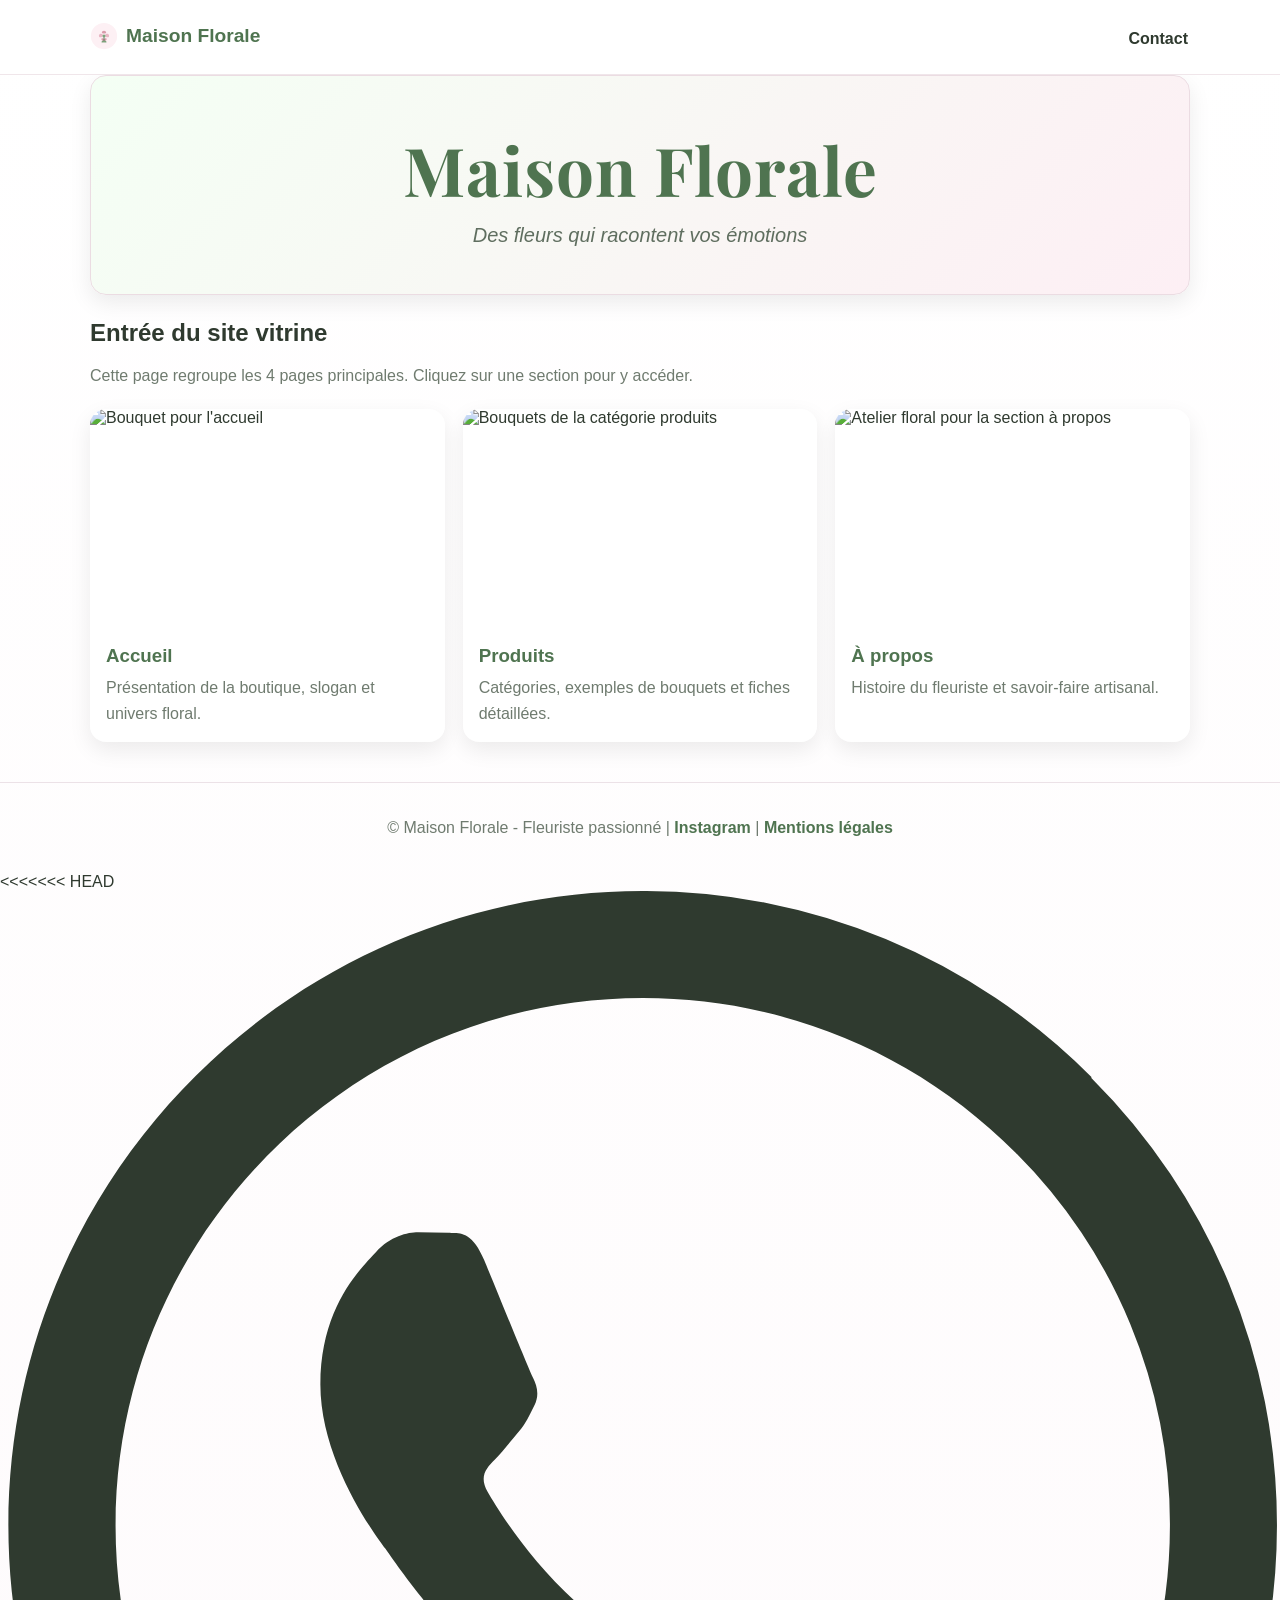
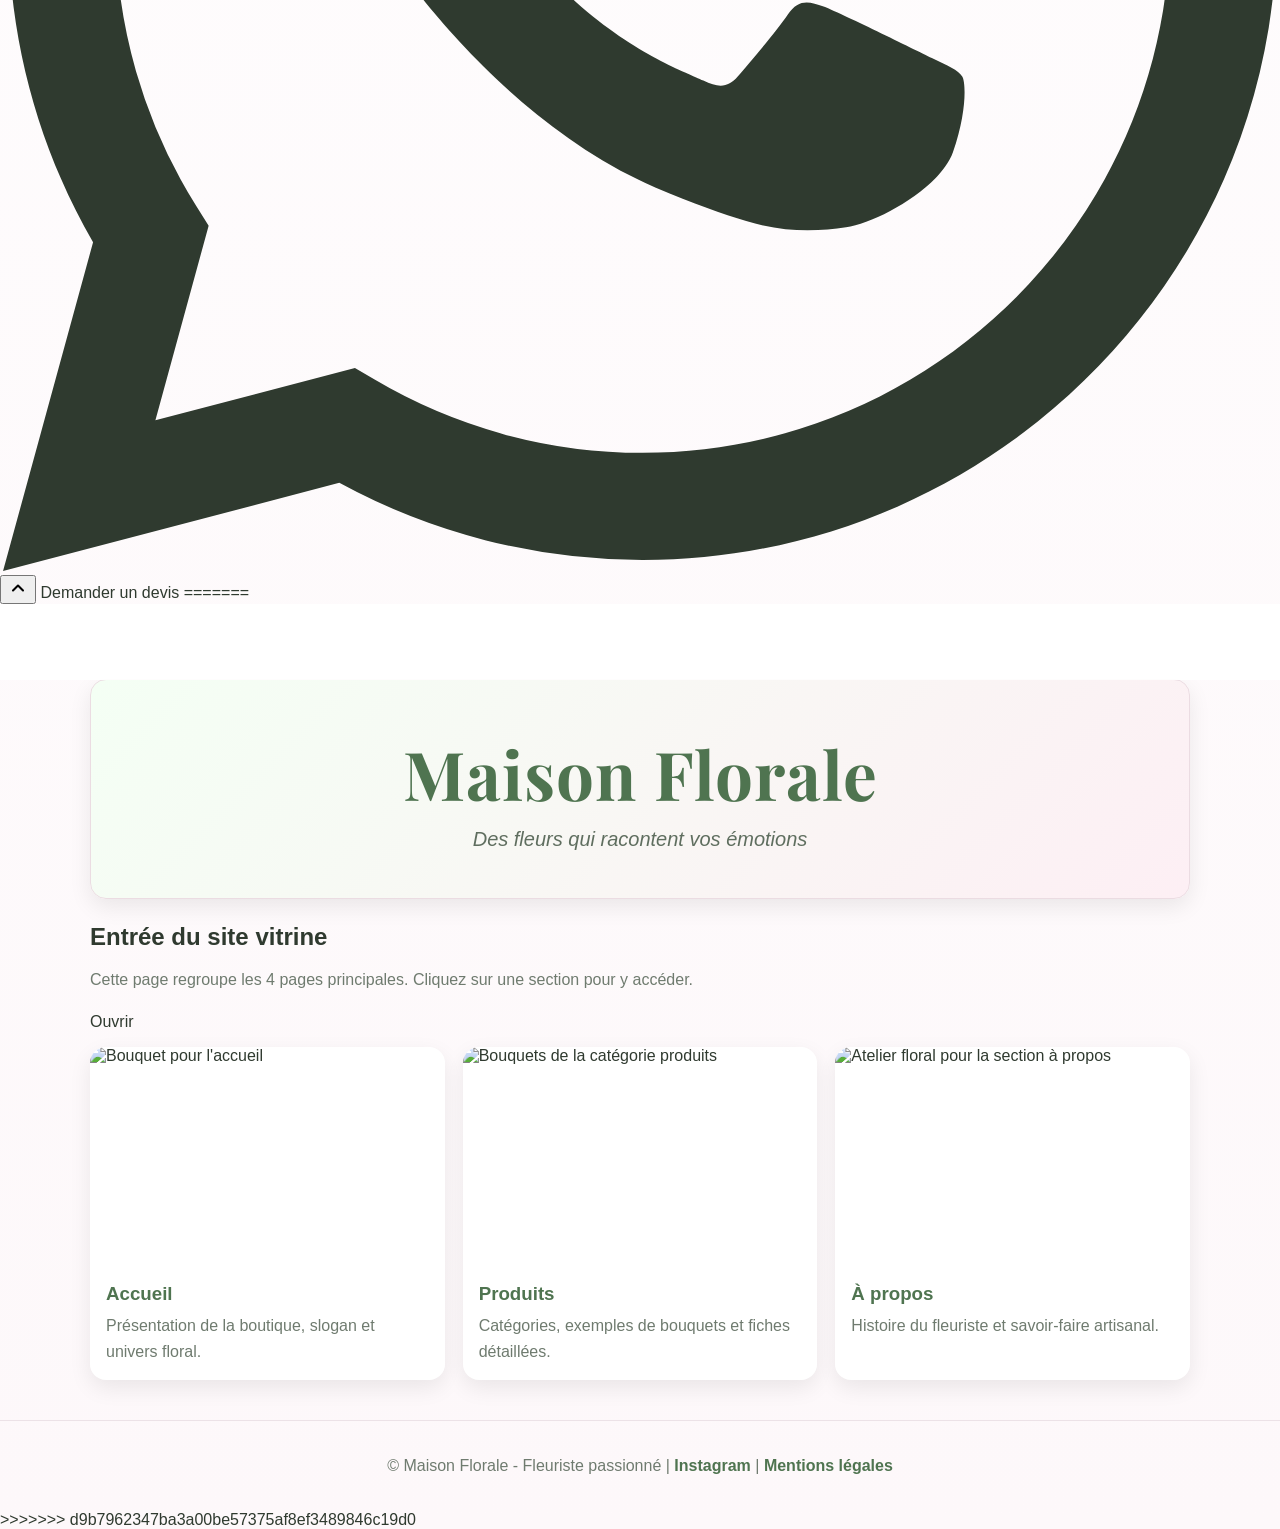
==== commit 74695a83: "Mise a jour du site" ====
--- a/index.html
+++ b/index.html
@@ -79,6 +79,18 @@
         </p>
       </div>
     </footer>
+<<<<<<< HEAD
+    <a class="whatsapp-float" href="https://wa.me/33123456789" target="_blank" rel="noreferrer" aria-label="Contacter sur WhatsApp">
+      <svg viewBox="0 0 24 24"><path d="M17.472 14.382c-.297-.149-1.758-.867-2.03-.967-.273-.099-.471-.148-.67.15-.197.297-.767.966-.94 1.164-.173.199-.347.223-.644.075-.297-.15-1.255-.463-2.39-1.475-.883-.788-1.48-1.761-1.653-2.059-.173-.297-.018-.458.13-.606.134-.133.298-.347.446-.52.149-.174.198-.298.298-.497.099-.198.05-.371-.025-.52-.075-.149-.669-1.612-.916-2.207-.242-.579-.487-.5-.669-.51l-.57-.01c-.198 0-.52.074-.792.372-.272.297-1.04 1.016-1.04 2.479 0 1.462 1.065 2.875 1.213 3.074.149.198 2.096 3.2 5.077 4.487.709.306 1.263.489 1.694.626.712.226 1.36.194 1.872.118.571-.085 1.758-.719 2.006-1.413.248-.695.248-1.29.173-1.414-.074-.124-.272-.198-.57-.347m-5.421 7.403h-.004a9.87 9.87 0 01-5.031-1.378l-.361-.214-3.741.982.998-3.649-.235-.374a9.86 9.86 0 01-1.51-5.26c.001-5.45 4.436-9.884 9.888-9.884 2.64 0 5.122 1.03 6.988 2.898a9.825 9.825 0 012.893 6.994c-.003 5.45-4.437 9.884-9.885 9.884m8.413-18.297A11.815 11.815 0 0012.05 0C5.495 0 .16 5.335.157 11.892c0 2.096.547 4.142 1.588 5.945L.057 24l6.305-1.654a11.882 11.882 0 005.683 1.448h.005c6.554 0 11.89-5.335 11.893-11.893a11.821 11.821 0 00-3.48-8.397z" fill="currentColor"/></svg>
+    </a>
+    <button class="back-to-top" aria-label="Retour en haut">
+      <svg width="20" height="20" viewBox="0 0 24 24" fill="none" stroke="currentColor" stroke-width="2.5" stroke-linecap="round" stroke-linejoin="round"><polyline points="18 15 12 9 6 15"/></svg>
+    </button>
+    <a href="contact.html" class="mobile-sticky-cta">Demander un devis</a>
+    <script src="script.js"></script>
+  </body>
+</html>
+=======
     <script src="script.js"></script>
   </body>
 </html>
@@ -171,3 +183,4 @@
   </body>
 </html>
 
+>>>>>>> d9b7962347ba3a00be57375af8ef3489846c19d0
--- a/styles.css
+++ b/styles.css
@@ -58,6 +58,8 @@
   align-items: center;
   justify-content: space-between;
   min-height: 74px;
+  gap: 12px;
+  flex-wrap: nowrap;
 }
 
 .logo {
@@ -111,6 +113,8 @@
   color: var(--green-dark);
 }
 
+<<<<<<< HEAD
+=======
 .menu-btn {
   display: none;
   border: none;
@@ -122,6 +126,7 @@
   cursor: pointer;
 }
 
+>>>>>>> d9b7962347ba3a00be57375af8ef3489846c19d0
 .hero {
   margin: 24px auto 48px;
   display: grid;
@@ -186,14 +191,56 @@
   object-fit: cover;
 }
 
-.section {
-  padding: 52px 0;
-}
-
-.section h2 {
-  font-size: clamp(1.5rem, 2.4vw, 2.2rem);
-  margin: 0 0 18px;
-  color: var(--green-dark);
+.hero-carousel {
+  position: relative;
+  border-radius: var(--radius);
+  overflow: hidden;
+  min-height: 340px;
+  box-shadow: var(--shadow);
+}
+
+.hero-carousel img {
+  display: none;
+  width: 100%;
+  height: 100%;
+  object-fit: cover;
+}
+
+.hero-carousel img.active {
+  display: block;
+}
+
+.carousel-nav {
+  position: absolute;
+  right: 16px;
+  bottom: 16px;
+  display: none;
+  gap: 10px;
+}
+
+.carousel-arrow {
+  border: none;
+  background: rgba(255, 255, 255, 0.94);
+  color: var(--green-dark);
+  width: 40px;
+  height: 40px;
+  border-radius: 50%;
+  cursor: pointer;
+  display: grid;
+  place-items: center;
+  font-size: 1.2rem;
+  transition: background 0.25s ease, transform 0.2s ease;
+}
+
+.carousel-arrow:hover {
+  background: #fff;
+  transform: scale(1.05);
+}
+
+@media (max-width: 1100px) {
+  .carousel-nav {
+    display: flex;
+  }
 }
 
 .section-intro {
@@ -257,6 +304,42 @@
   margin: 0 0 8px;
   color: var(--green-dark);
   font-size: 1rem;
+}
+
+.counter-grid {
+  display: grid;
+  grid-template-columns: repeat(4, minmax(0, 1fr));
+  gap: 18px;
+}
+
+.counter-item {
+  background: linear-gradient(135deg, #f4fff4 0%, #fdf8fa 100%);
+  border: 2px solid var(--green);
+  border-radius: 16px;
+  padding: 24px 16px;
+  text-align: center;
+  box-shadow: 0 4px 12px rgba(122, 163, 122, 0.12);
+  transition: transform 0.3s ease, box-shadow 0.3s ease;
+}
+
+.counter-item:hover {
+  transform: translateY(-4px);
+  box-shadow: 0 8px 20px rgba(122, 163, 122, 0.2);
+}
+
+.counter-value {
+  display: block;
+  font-size: clamp(1.8rem, 4vw, 2.8rem);
+  font-weight: 700;
+  color: var(--green-dark);
+  margin-bottom: 8px;
+}
+
+.counter-label {
+  display: block;
+  font-size: 0.95rem;
+  color: var(--muted);
+  font-weight: 600;
 }
 
 .reviews-grid .card {
@@ -604,12 +687,6 @@
     min-height: 64px;
   }
 
-  .menu-btn {
-    display: inline-block;
-    font-size: 1.15rem;
-    padding: 6px 9px;
-  }
-
   .top-contact-link {
     font-size: 0.95rem;
   }
@@ -710,6 +787,66 @@
   }
 }
 
+<<<<<<< HEAD
+/* Interactive and utility elements */
+.theme-toggle {
+  border: none;
+  background: var(--pink);
+  color: var(--green-dark);
+  border-radius: 10px;
+  cursor: pointer;
+  padding: 8px 10px;
+  flex-shrink: 0;
+  display: none;
+  margin-right: 10px;
+  width: 42px;
+  height: 42px;
+  grid-template-columns: 1fr;
+  place-items: center;
+}
+
+.menu-btn {
+  border: none;
+  background: var(--pink);
+  color: var(--green-dark);
+  border-radius: 10px;
+  cursor: pointer;
+  padding: 8px 10px;
+  flex-shrink: 0;
+  display: none;
+  width: 42px;
+  height: 42px;
+  grid-template-columns: 1fr;
+  place-items: center;
+}
+
+@media (max-width: 900px) {
+  .theme-toggle,
+  .menu-btn {
+    display: inline-grid;
+  }
+}
+
+.gallery-filters {
+  display: flex;
+  flex-wrap: wrap;
+  gap: 10px;
+  margin: 20px 0;
+}
+
+.gallery-filters .filter-btn {
+  padding: 10px 14px;
+  border-radius: 999px;
+  background: #f6eef0;
+  border: 1px solid #eadfe3;
+  color: var(--green-dark);
+  cursor: pointer;
+  transition: background 0.25s ease, transform 0.2s ease;
+}
+
+.gallery-filters .filter-btn:hover,
+.gallery-filters .filter-btn.active {
+=======
 @import url("https://fonts.googleapis.com/css2?family=Playfair+Display:wght@600;700&display=swap");
 
 :root {
@@ -882,6 +1019,7 @@
 }
 
 .btn-primary {
+>>>>>>> d9b7962347ba3a00be57375af8ef3489846c19d0
   background: var(--green);
   color: var(--white);
 }
@@ -915,6 +1053,8 @@
 
 .cards {
   display: grid;
+<<<<<<< HEAD
+=======
   gap: 18px;
   grid-template-columns: repeat(3, minmax(0, 1fr));
 }
@@ -958,9 +1098,154 @@
 .trust-grid {
   display: grid;
   grid-template-columns: repeat(4, minmax(0, 1fr));
+>>>>>>> d9b7962347ba3a00be57375af8ef3489846c19d0
   gap: 14px;
-}
-
+  grid-template-columns: repeat(3, minmax(0, 1fr));
+}
+
+<<<<<<< HEAD
+.gallery-item {
+  border-radius: var(--radius);
+  overflow: hidden;
+  box-shadow: var(--shadow);
+  cursor: pointer;
+  background: #fff;
+}
+
+.gallery-item img {
+  width: 100%;
+  display: block;
+  object-fit: cover;
+  min-height: 220px;
+}
+
+.gallery-item figcaption {
+  padding: 12px 14px;
+  color: var(--text);
+  font-weight: 600;
+}
+
+.hidden {
+  display: none !important;
+}
+
+.lightbox {
+  position: fixed;
+  inset: 0;
+  background: rgba(15, 23, 18, 0.85);
+  display: none;
+  align-items: center;
+  justify-content: center;
+  padding: 20px;
+  z-index: 100;
+}
+
+.lightbox.open {
+  display: flex;
+}
+
+.lightbox img {
+  max-width: 95%;
+  max-height: 85%;
+  border-radius: var(--radius);
+  box-shadow: var(--shadow);
+}
+
+.lightbox-close {
+  position: absolute;
+  top: 24px;
+  right: 24px;
+  width: 36px;
+  height: 36px;
+  border: none;
+  border-radius: 50%;
+  background: rgba(255, 255, 255, 0.92);
+  cursor: pointer;
+  font-size: 1.5rem;
+  color: var(--green-dark);
+  z-index: 101;
+}
+
+.whatsapp-float,
+.back-to-top,
+.mobile-sticky-cta {
+  position: fixed;
+  right: 18px;
+  border-radius: 999px;
+  display: grid;
+  place-items: center;
+  box-shadow: 0 4px 14px rgba(0, 0, 0, 0.15);
+  z-index: 110;
+  font-weight: 600;
+  transition: all 0.3s ease;
+}
+
+.whatsapp-float {
+  bottom: 90px;
+  width: 54px;
+  height: 54px;
+  background: #25d366;
+  color: #fff;
+  display: none;
+}
+
+.whatsapp-float:hover {
+  transform: scale(1.1);
+  box-shadow: 0 6px 20px rgba(37, 211, 102, 0.3);
+}
+
+.whatsapp-float svg {
+  width: 24px;
+  height: 24px;
+  fill: currentColor;
+}
+
+.back-to-top {
+  bottom: 160px;
+  width: 46px;
+  height: 46px;
+  border: none;
+  background: rgba(255, 255, 255, 0.96);
+  color: var(--green-dark);
+  opacity: 0;
+  visibility: hidden;
+  display: none;
+  font-size: 1.2rem;
+}
+
+.back-to-top.visible {
+  opacity: 1;
+  visibility: visible;
+}
+
+.back-to-top:hover {
+  background: #fff;
+  transform: translateY(-2px);
+}
+
+.mobile-sticky-cta {
+  left: 18px;
+  right: 18px;
+  bottom: 18px;
+  width: auto;
+  padding: 14px 22px;
+  background: var(--green);
+  color: #fff;
+  text-decoration: none;
+  display: none;
+  border: none;
+}
+
+.mobile-sticky-cta:hover {
+  background: var(--green-dark);
+  transform: translateY(-2px);
+}
+
+@media (max-width: 900px) {
+  .whatsapp-float,
+  .back-to-top {
+    display: grid;
+=======
 .trust-item {
   padding: 16px;
 }
@@ -1315,10 +1600,23 @@
 
   .final-cta {
     padding: 26px 14px;
+>>>>>>> d9b7962347ba3a00be57375af8ef3489846c19d0
   }
 }
 
 @media (max-width: 700px) {
+<<<<<<< HEAD
+  .mobile-sticky-cta {
+    display: grid;
+  }
+
+  .whatsapp-float {
+    bottom: 110px;
+  }
+
+  .back-to-top {
+    bottom: 180px;
+=======
   .nav-wrap {
     min-height: 64px;
   }
@@ -1331,8 +1629,107 @@
 
   .top-contact-link {
     font-size: 0.95rem;
-  }
-
+>>>>>>> d9b7962347ba3a00be57375af8ef3489846c19d0
+  }
+}
+
+<<<<<<< HEAD
+@media (max-width: 520px) {
+  .gallery-grid {
+    grid-template-columns: 1fr;
+  }
+
+  .gallery-filters {
+    gap: 8px;
+  }
+}
+
+.wedding-hero {
+  position: relative;
+  border-radius: var(--radius);
+  overflow: hidden;
+  box-shadow: var(--shadow);
+}
+
+.wedding-hero img {
+  width: 100%;
+  height: auto;
+  display: block;
+  object-fit: cover;
+  min-height: 320px;
+}
+
+.wedding-hero-overlay {
+  position: absolute;
+  inset: 0;
+  background: linear-gradient(180deg, rgba(255,255,255,0.05) 0%, rgba(0,0,0,0.35) 100%);
+  color: #fff;
+  display: flex;
+  flex-direction: column;
+  align-items: flex-start;
+  justify-content: flex-end;
+  padding: 28px;
+}
+
+.wedding-hero-overlay h1,
+.wedding-hero-overlay p {
+  margin: 0;
+}
+
+.steps-grid {
+  display: grid;
+  grid-template-columns: repeat(4, minmax(0, 1fr));
+  gap: 16px;
+}
+
+.step-card .step-number {
+  width: 34px;
+  height: 34px;
+  display: inline-grid;
+  place-items: center;
+  background: var(--pink);
+  color: var(--green-dark);
+  border-radius: 50%;
+  font-weight: 700;
+  margin-bottom: 14px;
+}
+
+.wedding-gallery {
+  display: grid;
+  grid-template-columns: repeat(4, minmax(0, 1fr));
+  gap: 14px;
+}
+
+.wedding-gallery img {
+  width: 100%;
+  display: block;
+  border-radius: var(--radius);
+  object-fit: cover;
+  min-height: 220px;
+}
+
+@media (max-width: 900px) {
+  .steps-grid,
+  .wedding-gallery {
+    grid-template-columns: 1fr;
+  }
+}
+
+@media (max-width: 700px) {
+  .theme-toggle {
+    width: auto;
+  }
+}
+
+/* Hide 'Nous appeler' button on desktop, show on mobile */
+.btn-call {
+  display: none;
+}
+
+@media (max-width: 900px) {
+  .btn-call {
+    display: inline-block;
+=======
   .logo-icon {
     width: 24px;
     height: 24px;
@@ -1430,6 +1827,6 @@
 
   .card img {
     height: 165px;
-  }
-}
-
+>>>>>>> d9b7962347ba3a00be57375af8ef3489846c19d0
+  }
+}
--- a/styles.css
+++ b/styles.css
@@ -58,6 +58,8 @@
   align-items: center;
   justify-content: space-between;
   min-height: 74px;
+  gap: 12px;
+  flex-wrap: nowrap;
 }
 
 .logo {
@@ -111,6 +113,8 @@
   color: var(--green-dark);
 }
 
+<<<<<<< HEAD
+=======
 .menu-btn {
   display: none;
   border: none;
@@ -122,6 +126,7 @@
   cursor: pointer;
 }
 
+>>>>>>> d9b7962347ba3a00be57375af8ef3489846c19d0
 .hero {
   margin: 24px auto 48px;
   display: grid;
@@ -186,14 +191,56 @@
   object-fit: cover;
 }
 
-.section {
-  padding: 52px 0;
-}
-
-.section h2 {
-  font-size: clamp(1.5rem, 2.4vw, 2.2rem);
-  margin: 0 0 18px;
-  color: var(--green-dark);
+.hero-carousel {
+  position: relative;
+  border-radius: var(--radius);
+  overflow: hidden;
+  min-height: 340px;
+  box-shadow: var(--shadow);
+}
+
+.hero-carousel img {
+  display: none;
+  width: 100%;
+  height: 100%;
+  object-fit: cover;
+}
+
+.hero-carousel img.active {
+  display: block;
+}
+
+.carousel-nav {
+  position: absolute;
+  right: 16px;
+  bottom: 16px;
+  display: none;
+  gap: 10px;
+}
+
+.carousel-arrow {
+  border: none;
+  background: rgba(255, 255, 255, 0.94);
+  color: var(--green-dark);
+  width: 40px;
+  height: 40px;
+  border-radius: 50%;
+  cursor: pointer;
+  display: grid;
+  place-items: center;
+  font-size: 1.2rem;
+  transition: background 0.25s ease, transform 0.2s ease;
+}
+
+.carousel-arrow:hover {
+  background: #fff;
+  transform: scale(1.05);
+}
+
+@media (max-width: 1100px) {
+  .carousel-nav {
+    display: flex;
+  }
 }
 
 .section-intro {
@@ -257,6 +304,42 @@
   margin: 0 0 8px;
   color: var(--green-dark);
   font-size: 1rem;
+}
+
+.counter-grid {
+  display: grid;
+  grid-template-columns: repeat(4, minmax(0, 1fr));
+  gap: 18px;
+}
+
+.counter-item {
+  background: linear-gradient(135deg, #f4fff4 0%, #fdf8fa 100%);
+  border: 2px solid var(--green);
+  border-radius: 16px;
+  padding: 24px 16px;
+  text-align: center;
+  box-shadow: 0 4px 12px rgba(122, 163, 122, 0.12);
+  transition: transform 0.3s ease, box-shadow 0.3s ease;
+}
+
+.counter-item:hover {
+  transform: translateY(-4px);
+  box-shadow: 0 8px 20px rgba(122, 163, 122, 0.2);
+}
+
+.counter-value {
+  display: block;
+  font-size: clamp(1.8rem, 4vw, 2.8rem);
+  font-weight: 700;
+  color: var(--green-dark);
+  margin-bottom: 8px;
+}
+
+.counter-label {
+  display: block;
+  font-size: 0.95rem;
+  color: var(--muted);
+  font-weight: 600;
 }
 
 .reviews-grid .card {
@@ -604,12 +687,6 @@
     min-height: 64px;
   }
 
-  .menu-btn {
-    display: inline-block;
-    font-size: 1.15rem;
-    padding: 6px 9px;
-  }
-
   .top-contact-link {
     font-size: 0.95rem;
   }
@@ -710,6 +787,66 @@
   }
 }
 
+<<<<<<< HEAD
+/* Interactive and utility elements */
+.theme-toggle {
+  border: none;
+  background: var(--pink);
+  color: var(--green-dark);
+  border-radius: 10px;
+  cursor: pointer;
+  padding: 8px 10px;
+  flex-shrink: 0;
+  display: none;
+  margin-right: 10px;
+  width: 42px;
+  height: 42px;
+  grid-template-columns: 1fr;
+  place-items: center;
+}
+
+.menu-btn {
+  border: none;
+  background: var(--pink);
+  color: var(--green-dark);
+  border-radius: 10px;
+  cursor: pointer;
+  padding: 8px 10px;
+  flex-shrink: 0;
+  display: none;
+  width: 42px;
+  height: 42px;
+  grid-template-columns: 1fr;
+  place-items: center;
+}
+
+@media (max-width: 900px) {
+  .theme-toggle,
+  .menu-btn {
+    display: inline-grid;
+  }
+}
+
+.gallery-filters {
+  display: flex;
+  flex-wrap: wrap;
+  gap: 10px;
+  margin: 20px 0;
+}
+
+.gallery-filters .filter-btn {
+  padding: 10px 14px;
+  border-radius: 999px;
+  background: #f6eef0;
+  border: 1px solid #eadfe3;
+  color: var(--green-dark);
+  cursor: pointer;
+  transition: background 0.25s ease, transform 0.2s ease;
+}
+
+.gallery-filters .filter-btn:hover,
+.gallery-filters .filter-btn.active {
+=======
 @import url("https://fonts.googleapis.com/css2?family=Playfair+Display:wght@600;700&display=swap");
 
 :root {
@@ -882,6 +1019,7 @@
 }
 
 .btn-primary {
+>>>>>>> d9b7962347ba3a00be57375af8ef3489846c19d0
   background: var(--green);
   color: var(--white);
 }
@@ -915,6 +1053,8 @@
 
 .cards {
   display: grid;
+<<<<<<< HEAD
+=======
   gap: 18px;
   grid-template-columns: repeat(3, minmax(0, 1fr));
 }
@@ -958,9 +1098,154 @@
 .trust-grid {
   display: grid;
   grid-template-columns: repeat(4, minmax(0, 1fr));
+>>>>>>> d9b7962347ba3a00be57375af8ef3489846c19d0
   gap: 14px;
-}
-
+  grid-template-columns: repeat(3, minmax(0, 1fr));
+}
+
+<<<<<<< HEAD
+.gallery-item {
+  border-radius: var(--radius);
+  overflow: hidden;
+  box-shadow: var(--shadow);
+  cursor: pointer;
+  background: #fff;
+}
+
+.gallery-item img {
+  width: 100%;
+  display: block;
+  object-fit: cover;
+  min-height: 220px;
+}
+
+.gallery-item figcaption {
+  padding: 12px 14px;
+  color: var(--text);
+  font-weight: 600;
+}
+
+.hidden {
+  display: none !important;
+}
+
+.lightbox {
+  position: fixed;
+  inset: 0;
+  background: rgba(15, 23, 18, 0.85);
+  display: none;
+  align-items: center;
+  justify-content: center;
+  padding: 20px;
+  z-index: 100;
+}
+
+.lightbox.open {
+  display: flex;
+}
+
+.lightbox img {
+  max-width: 95%;
+  max-height: 85%;
+  border-radius: var(--radius);
+  box-shadow: var(--shadow);
+}
+
+.lightbox-close {
+  position: absolute;
+  top: 24px;
+  right: 24px;
+  width: 36px;
+  height: 36px;
+  border: none;
+  border-radius: 50%;
+  background: rgba(255, 255, 255, 0.92);
+  cursor: pointer;
+  font-size: 1.5rem;
+  color: var(--green-dark);
+  z-index: 101;
+}
+
+.whatsapp-float,
+.back-to-top,
+.mobile-sticky-cta {
+  position: fixed;
+  right: 18px;
+  border-radius: 999px;
+  display: grid;
+  place-items: center;
+  box-shadow: 0 4px 14px rgba(0, 0, 0, 0.15);
+  z-index: 110;
+  font-weight: 600;
+  transition: all 0.3s ease;
+}
+
+.whatsapp-float {
+  bottom: 90px;
+  width: 54px;
+  height: 54px;
+  background: #25d366;
+  color: #fff;
+  display: none;
+}
+
+.whatsapp-float:hover {
+  transform: scale(1.1);
+  box-shadow: 0 6px 20px rgba(37, 211, 102, 0.3);
+}
+
+.whatsapp-float svg {
+  width: 24px;
+  height: 24px;
+  fill: currentColor;
+}
+
+.back-to-top {
+  bottom: 160px;
+  width: 46px;
+  height: 46px;
+  border: none;
+  background: rgba(255, 255, 255, 0.96);
+  color: var(--green-dark);
+  opacity: 0;
+  visibility: hidden;
+  display: none;
+  font-size: 1.2rem;
+}
+
+.back-to-top.visible {
+  opacity: 1;
+  visibility: visible;
+}
+
+.back-to-top:hover {
+  background: #fff;
+  transform: translateY(-2px);
+}
+
+.mobile-sticky-cta {
+  left: 18px;
+  right: 18px;
+  bottom: 18px;
+  width: auto;
+  padding: 14px 22px;
+  background: var(--green);
+  color: #fff;
+  text-decoration: none;
+  display: none;
+  border: none;
+}
+
+.mobile-sticky-cta:hover {
+  background: var(--green-dark);
+  transform: translateY(-2px);
+}
+
+@media (max-width: 900px) {
+  .whatsapp-float,
+  .back-to-top {
+    display: grid;
+=======
 .trust-item {
   padding: 16px;
 }
@@ -1315,10 +1600,23 @@
 
   .final-cta {
     padding: 26px 14px;
+>>>>>>> d9b7962347ba3a00be57375af8ef3489846c19d0
   }
 }
 
 @media (max-width: 700px) {
+<<<<<<< HEAD
+  .mobile-sticky-cta {
+    display: grid;
+  }
+
+  .whatsapp-float {
+    bottom: 110px;
+  }
+
+  .back-to-top {
+    bottom: 180px;
+=======
   .nav-wrap {
     min-height: 64px;
   }
@@ -1331,8 +1629,107 @@
 
   .top-contact-link {
     font-size: 0.95rem;
-  }
-
+>>>>>>> d9b7962347ba3a00be57375af8ef3489846c19d0
+  }
+}
+
+<<<<<<< HEAD
+@media (max-width: 520px) {
+  .gallery-grid {
+    grid-template-columns: 1fr;
+  }
+
+  .gallery-filters {
+    gap: 8px;
+  }
+}
+
+.wedding-hero {
+  position: relative;
+  border-radius: var(--radius);
+  overflow: hidden;
+  box-shadow: var(--shadow);
+}
+
+.wedding-hero img {
+  width: 100%;
+  height: auto;
+  display: block;
+  object-fit: cover;
+  min-height: 320px;
+}
+
+.wedding-hero-overlay {
+  position: absolute;
+  inset: 0;
+  background: linear-gradient(180deg, rgba(255,255,255,0.05) 0%, rgba(0,0,0,0.35) 100%);
+  color: #fff;
+  display: flex;
+  flex-direction: column;
+  align-items: flex-start;
+  justify-content: flex-end;
+  padding: 28px;
+}
+
+.wedding-hero-overlay h1,
+.wedding-hero-overlay p {
+  margin: 0;
+}
+
+.steps-grid {
+  display: grid;
+  grid-template-columns: repeat(4, minmax(0, 1fr));
+  gap: 16px;
+}
+
+.step-card .step-number {
+  width: 34px;
+  height: 34px;
+  display: inline-grid;
+  place-items: center;
+  background: var(--pink);
+  color: var(--green-dark);
+  border-radius: 50%;
+  font-weight: 700;
+  margin-bottom: 14px;
+}
+
+.wedding-gallery {
+  display: grid;
+  grid-template-columns: repeat(4, minmax(0, 1fr));
+  gap: 14px;
+}
+
+.wedding-gallery img {
+  width: 100%;
+  display: block;
+  border-radius: var(--radius);
+  object-fit: cover;
+  min-height: 220px;
+}
+
+@media (max-width: 900px) {
+  .steps-grid,
+  .wedding-gallery {
+    grid-template-columns: 1fr;
+  }
+}
+
+@media (max-width: 700px) {
+  .theme-toggle {
+    width: auto;
+  }
+}
+
+/* Hide 'Nous appeler' button on desktop, show on mobile */
+.btn-call {
+  display: none;
+}
+
+@media (max-width: 900px) {
+  .btn-call {
+    display: inline-block;
+=======
   .logo-icon {
     width: 24px;
     height: 24px;
@@ -1430,6 +1827,6 @@
 
   .card img {
     height: 165px;
-  }
-}
-
+>>>>>>> d9b7962347ba3a00be57375af8ef3489846c19d0
+  }
+}
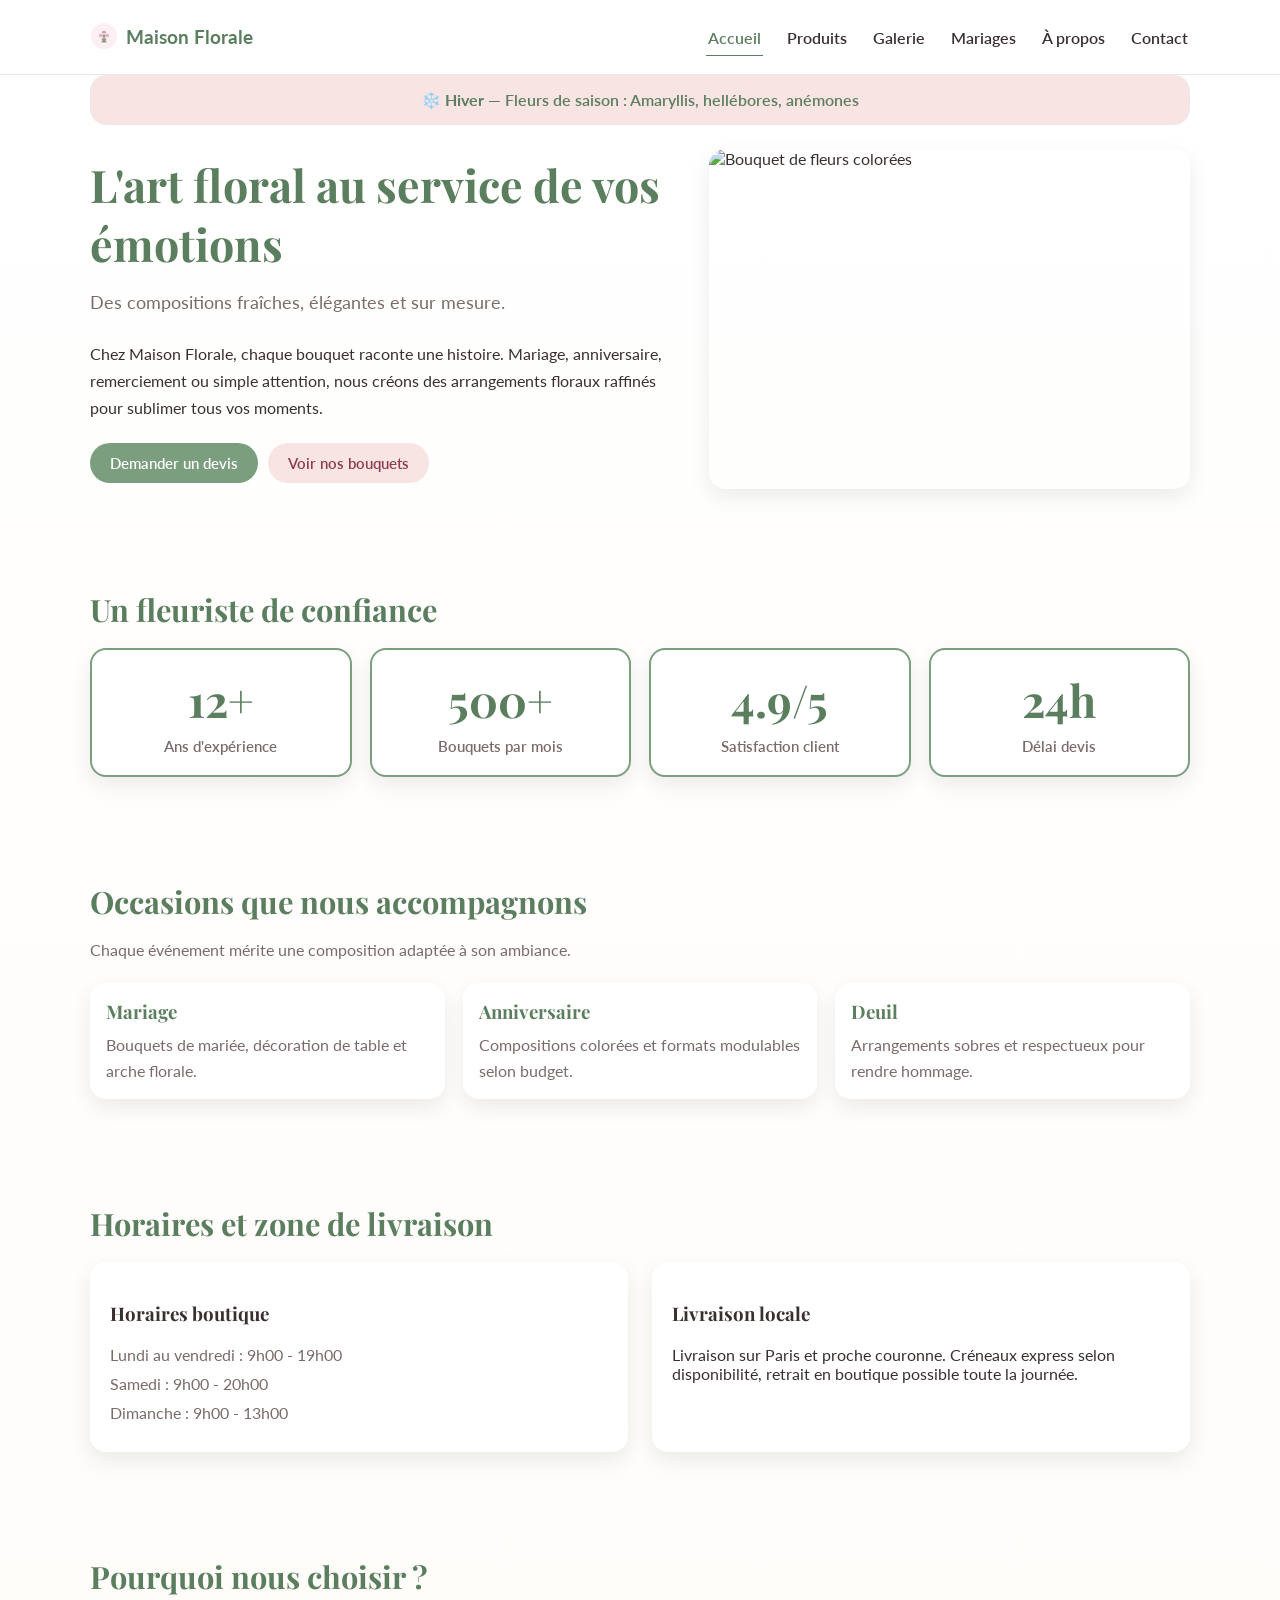
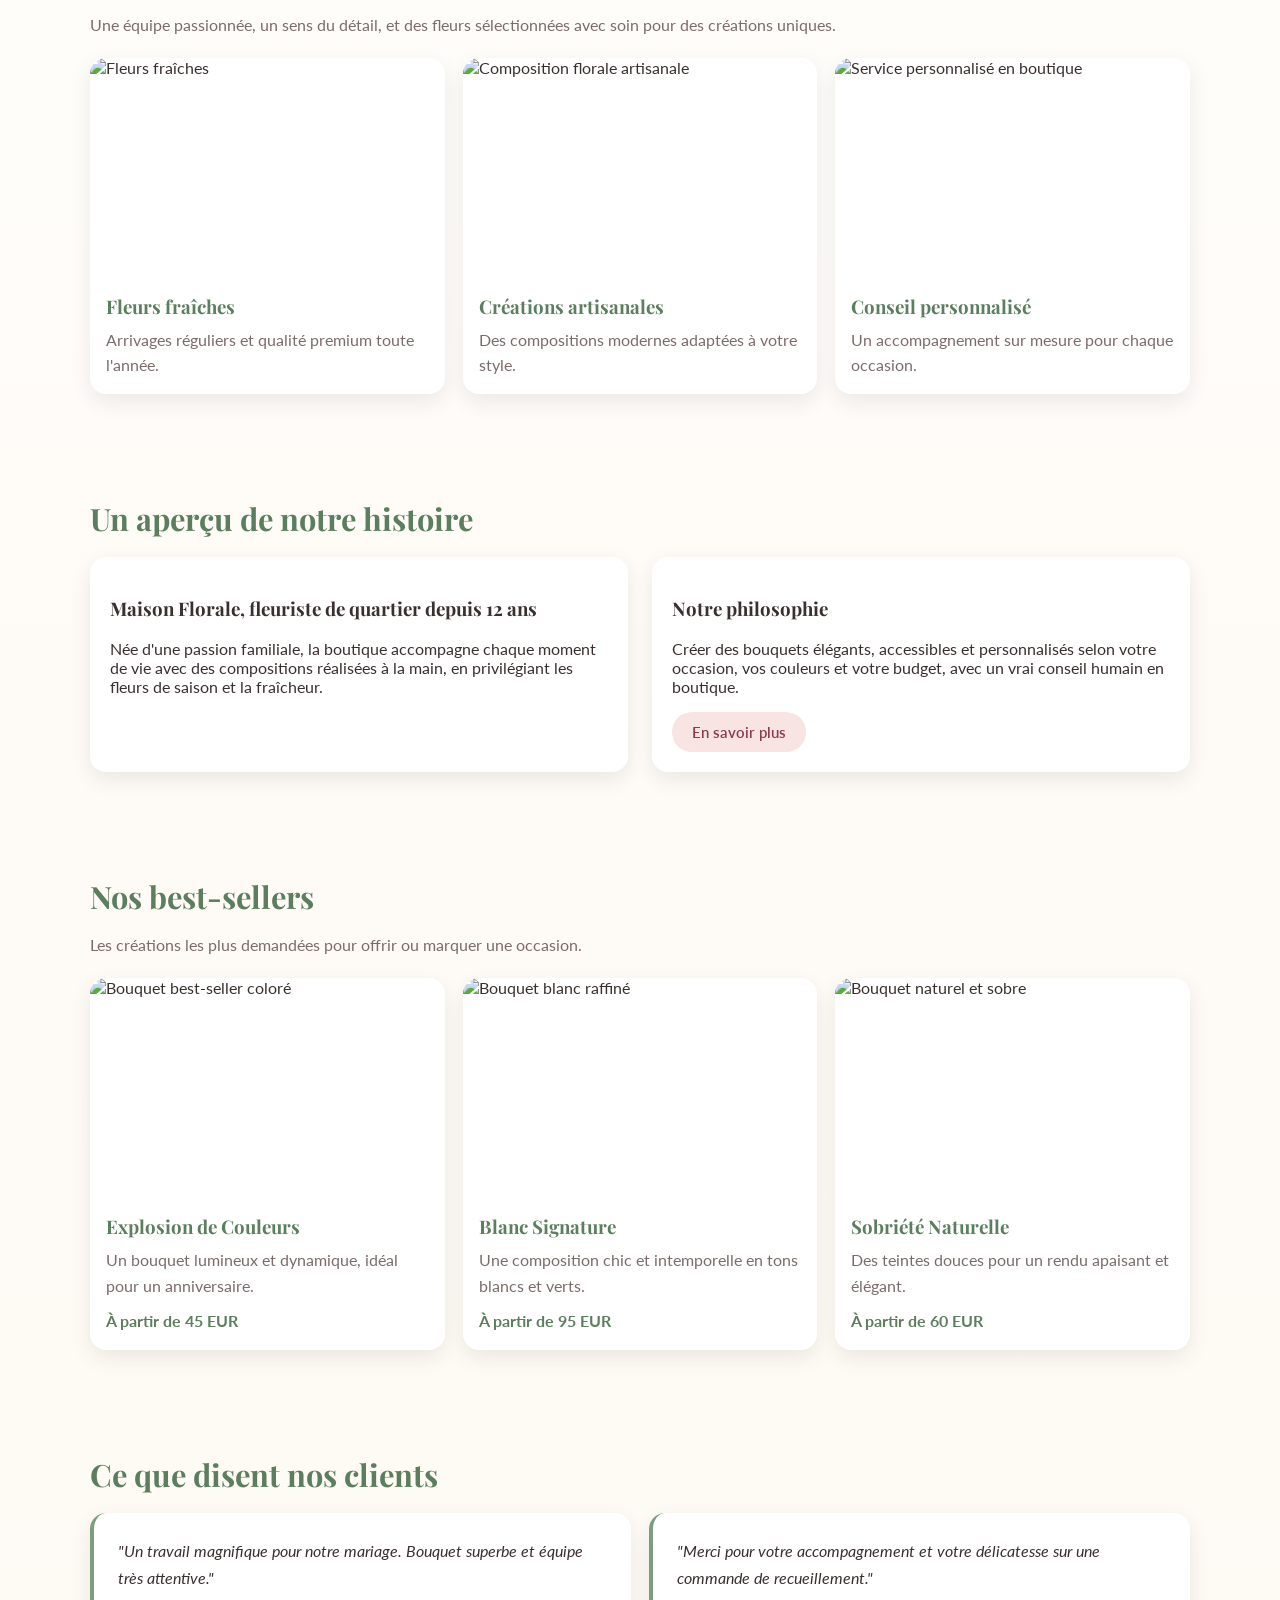
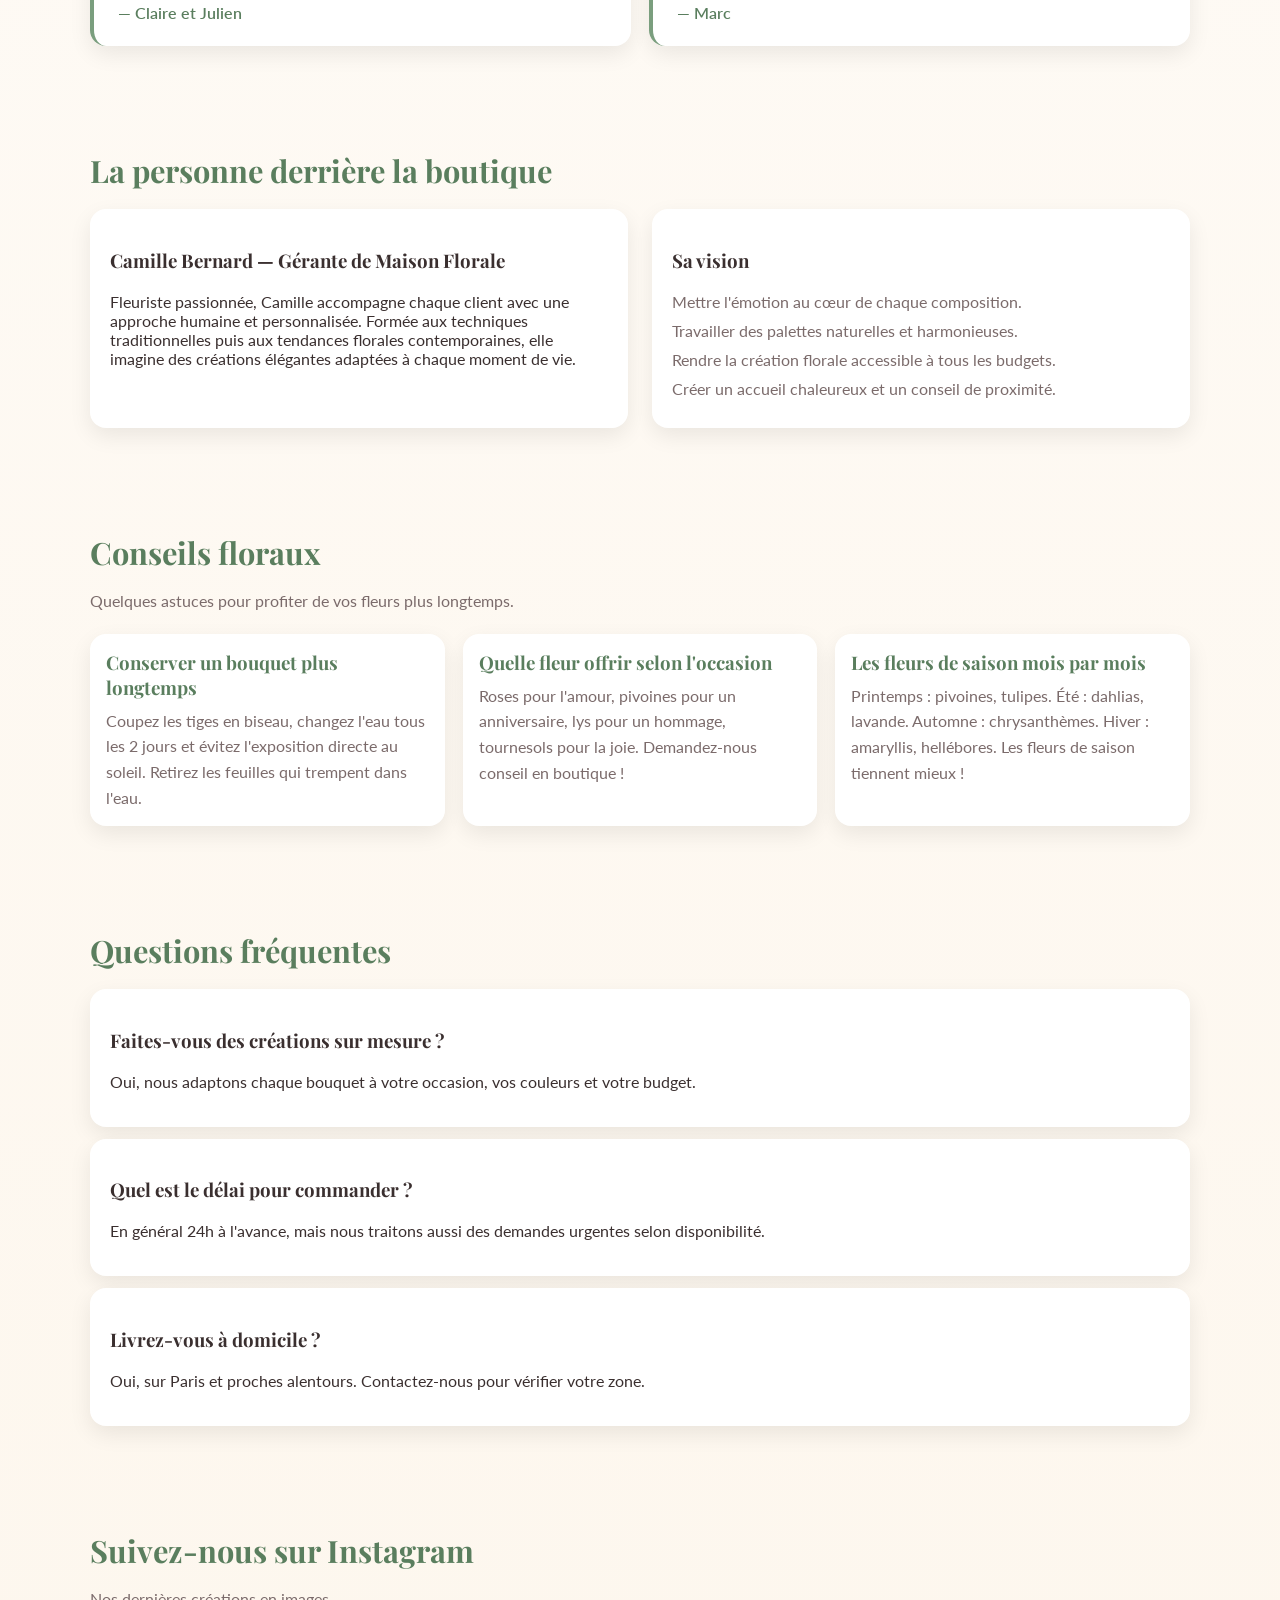
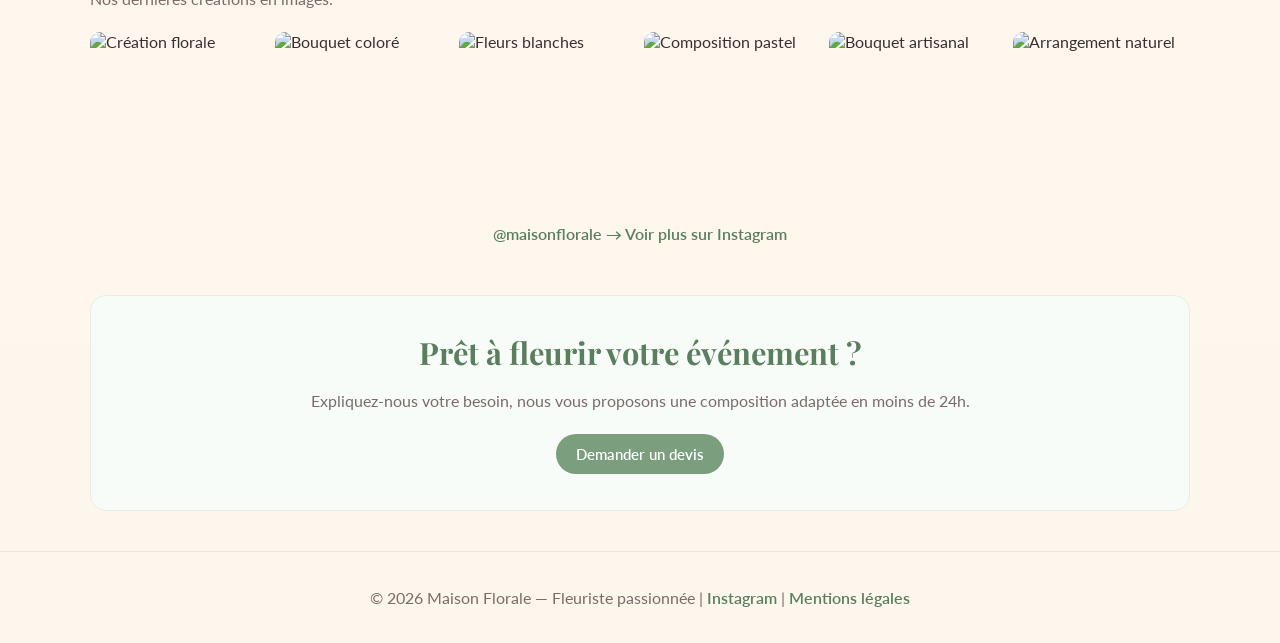
==== commit 7f38d78f: "Mise a jour" ====
--- a/index.html
+++ b/index.html
@@ -2,185 +2,13 @@
 <html lang="fr">
   <head>
     <meta charset="UTF-8" />
+    <meta http-equiv="refresh" content="0;url=accueil.html" />
     <meta name="viewport" content="width=device-width, initial-scale=1.0" />
-    <title>Accès rapide | Maison Florale</title>
-    <link rel="stylesheet" href="styles.css" />
+    <title>Maison Florale — Fleuriste artisanal à Paris</title>
+    <link rel="icon" href="logo-floral.svg" type="image/svg+xml" />
   </head>
   <body>
-    <header class="site-header">
-      <div class="container nav-wrap">
-        <a class="logo site-logo-link" href="index.html"
-          ><img class="logo-icon" src="logo-floral.svg" alt="" /><span
-            >Maison Florale</span
-          ></a
-        >
-        <a class="top-contact-link" href="contact.html">Contact</a>
-      </div>
-    </header>
-
-    <main class="container section">
-      <section class="site-title-banner">
-        <h1 class="site-title-large">Maison Florale</h1>
-        <p class="site-slogan">Des fleurs qui racontent vos émotions</p>
-      </section>
-
-      <h2>Entrée du site vitrine</h2>
-      <p class="section-intro">
-        Cette page regroupe les 4 pages principales. Cliquez sur une section
-        pour y accéder.
-      </p>
-      <section class="cards site-links-grid">
-        <a class="site-card-link" href="accueil.html">
-          <article class="card">
-            <img
-              src="https://images.unsplash.com/photo-1478145046317-39f10e56b5e9?auto=format&fit=crop&w=900&q=80"
-              alt="Bouquet pour l'accueil"
-            />
-            <div class="card-body">
-              <h3>Accueil</h3>
-              <p>Présentation de la boutique, slogan et univers floral.</p>
-            </div>
-          </article>
-        </a>
-        <a class="site-card-link" href="produits.html">
-          <article class="card">
-            <img
-              src="https://images.unsplash.com/photo-1519378058457-4c29a0a2efac?auto=format&fit=crop&w=900&q=80"
-              alt="Bouquets de la catégorie produits"
-            />
-            <div class="card-body">
-              <h3>Produits</h3>
-              <p>Catégories, exemples de bouquets et fiches détaillées.</p>
-            </div>
-          </article>
-        </a>
-        <a class="site-card-link" href="apropos.html">
-          <article class="card">
-            <img
-              src="https://images.unsplash.com/photo-1463320898484-cdee8141c787?auto=format&fit=crop&w=900&q=80"
-              alt="Atelier floral pour la section à propos"
-            />
-            <div class="card-body">
-              <h3>À propos</h3>
-              <p>Histoire du fleuriste et savoir-faire artisanal.</p>
-            </div>
-          </article>
-        </a>
-      </section>
-    </main>
-
-    <footer class="site-footer">
-      <div class="container">
-        <p>
-          © <span id="year"></span> Maison Florale - Fleuriste passionné |
-          <a href="https://instagram.com" target="_blank" rel="noreferrer">Instagram</a>
-          |
-          <a href="contact.html">Mentions légales</a>
-        </p>
-      </div>
-    </footer>
-<<<<<<< HEAD
-    <a class="whatsapp-float" href="https://wa.me/33123456789" target="_blank" rel="noreferrer" aria-label="Contacter sur WhatsApp">
-      <svg viewBox="0 0 24 24"><path d="M17.472 14.382c-.297-.149-1.758-.867-2.03-.967-.273-.099-.471-.148-.67.15-.197.297-.767.966-.94 1.164-.173.199-.347.223-.644.075-.297-.15-1.255-.463-2.39-1.475-.883-.788-1.48-1.761-1.653-2.059-.173-.297-.018-.458.13-.606.134-.133.298-.347.446-.52.149-.174.198-.298.298-.497.099-.198.05-.371-.025-.52-.075-.149-.669-1.612-.916-2.207-.242-.579-.487-.5-.669-.51l-.57-.01c-.198 0-.52.074-.792.372-.272.297-1.04 1.016-1.04 2.479 0 1.462 1.065 2.875 1.213 3.074.149.198 2.096 3.2 5.077 4.487.709.306 1.263.489 1.694.626.712.226 1.36.194 1.872.118.571-.085 1.758-.719 2.006-1.413.248-.695.248-1.29.173-1.414-.074-.124-.272-.198-.57-.347m-5.421 7.403h-.004a9.87 9.87 0 01-5.031-1.378l-.361-.214-3.741.982.998-3.649-.235-.374a9.86 9.86 0 01-1.51-5.26c.001-5.45 4.436-9.884 9.888-9.884 2.64 0 5.122 1.03 6.988 2.898a9.825 9.825 0 012.893 6.994c-.003 5.45-4.437 9.884-9.885 9.884m8.413-18.297A11.815 11.815 0 0012.05 0C5.495 0 .16 5.335.157 11.892c0 2.096.547 4.142 1.588 5.945L.057 24l6.305-1.654a11.882 11.882 0 005.683 1.448h.005c6.554 0 11.89-5.335 11.893-11.893a11.821 11.821 0 00-3.48-8.397z" fill="currentColor"/></svg>
-    </a>
-    <button class="back-to-top" aria-label="Retour en haut">
-      <svg width="20" height="20" viewBox="0 0 24 24" fill="none" stroke="currentColor" stroke-width="2.5" stroke-linecap="round" stroke-linejoin="round"><polyline points="18 15 12 9 6 15"/></svg>
-    </button>
-    <a href="contact.html" class="mobile-sticky-cta">Demander un devis</a>
-    <script src="script.js"></script>
+    <p>Redirection vers <a href="accueil.html">la page d'accueil</a>…</p>
+    <script>window.location.replace("accueil.html");</script>
   </body>
 </html>
-=======
-    <script src="script.js"></script>
-  </body>
-</html>
-
-
-<!DOCTYPE html>
-<html lang="fr">
-  <head>
-    <meta charset="UTF-8" />
-    <meta name="viewport" content="width=device-width, initial-scale=1.0" />
-    <title>Accès rapide | Maison Florale</title>
-    <link rel="stylesheet" href="styles.css" />
-  </head>
-  <body>
-    <header class="site-header">
-      <div class="container nav-wrap">
-        <a class="logo site-logo-link" href="index.html"
-          ><img class="logo-icon" src="logo-floral.svg" alt="" /><span
-            >Maison Florale</span
-          ></a
-        >
-        <a class="top-contact-link" href="contact.html">Contact</a>
-      </div>
-    </header>
-
-    <main class="container section">
-      <section class="site-title-banner">
-        <h1 class="site-title-large">Maison Florale</h1>
-        <p class="site-slogan">Des fleurs qui racontent vos émotions</p>
-      </section>
-
-      <h2>Entrée du site vitrine</h2>
-      <p class="section-intro">
-        Cette page regroupe les 4 pages principales. Cliquez sur une section
-        pour y accéder.
-      </p>
-      <p class="mobile-tap-hint">Ouvrir</p>
-
-      <section class="cards site-links-grid">
-        <a class="site-card-link" href="accueil.html">
-          <article class="card">
-            <img
-              src="https://images.unsplash.com/photo-1478145046317-39f10e56b5e9?auto=format&fit=crop&w=900&q=80"
-              alt="Bouquet pour l'accueil"
-            />
-            <div class="card-body">
-              <h3>Accueil</h3>
-              <p>Présentation de la boutique, slogan et univers floral.</p>
-            </div>
-          </article>
-        </a>
-        <a class="site-card-link" href="produits.html">
-          <article class="card">
-            <img
-              src="https://images.unsplash.com/photo-1519378058457-4c29a0a2efac?auto=format&fit=crop&w=900&q=80"
-              alt="Bouquets de la catégorie produits"
-            />
-            <div class="card-body">
-              <h3>Produits</h3>
-              <p>Catégories, exemples de bouquets et fiches détaillées.</p>
-            </div>
-          </article>
-        </a>
-        <a class="site-card-link" href="apropos.html">
-          <article class="card">
-            <img
-              src="https://images.unsplash.com/photo-1463320898484-cdee8141c787?auto=format&fit=crop&w=900&q=80"
-              alt="Atelier floral pour la section à propos"
-            />
-            <div class="card-body">
-              <h3>À propos</h3>
-              <p>Histoire du fleuriste et savoir-faire artisanal.</p>
-            </div>
-          </article>
-        </a>
-      </section>
-    </main>
-
-    <footer class="site-footer">
-      <div class="container">
-        <p>
-          © <span id="year"></span> Maison Florale - Fleuriste passionné |
-          <a href="https://instagram.com" target="_blank" rel="noreferrer">Instagram</a>
-          |
-          <a href="contact.html">Mentions légales</a>
-        </p>
-      </div>
-    </footer>
-    <script src="script.js"></script>
-  </body>
-</html>
-
->>>>>>> d9b7962347ba3a00be57375af8ef3489846c19d0
